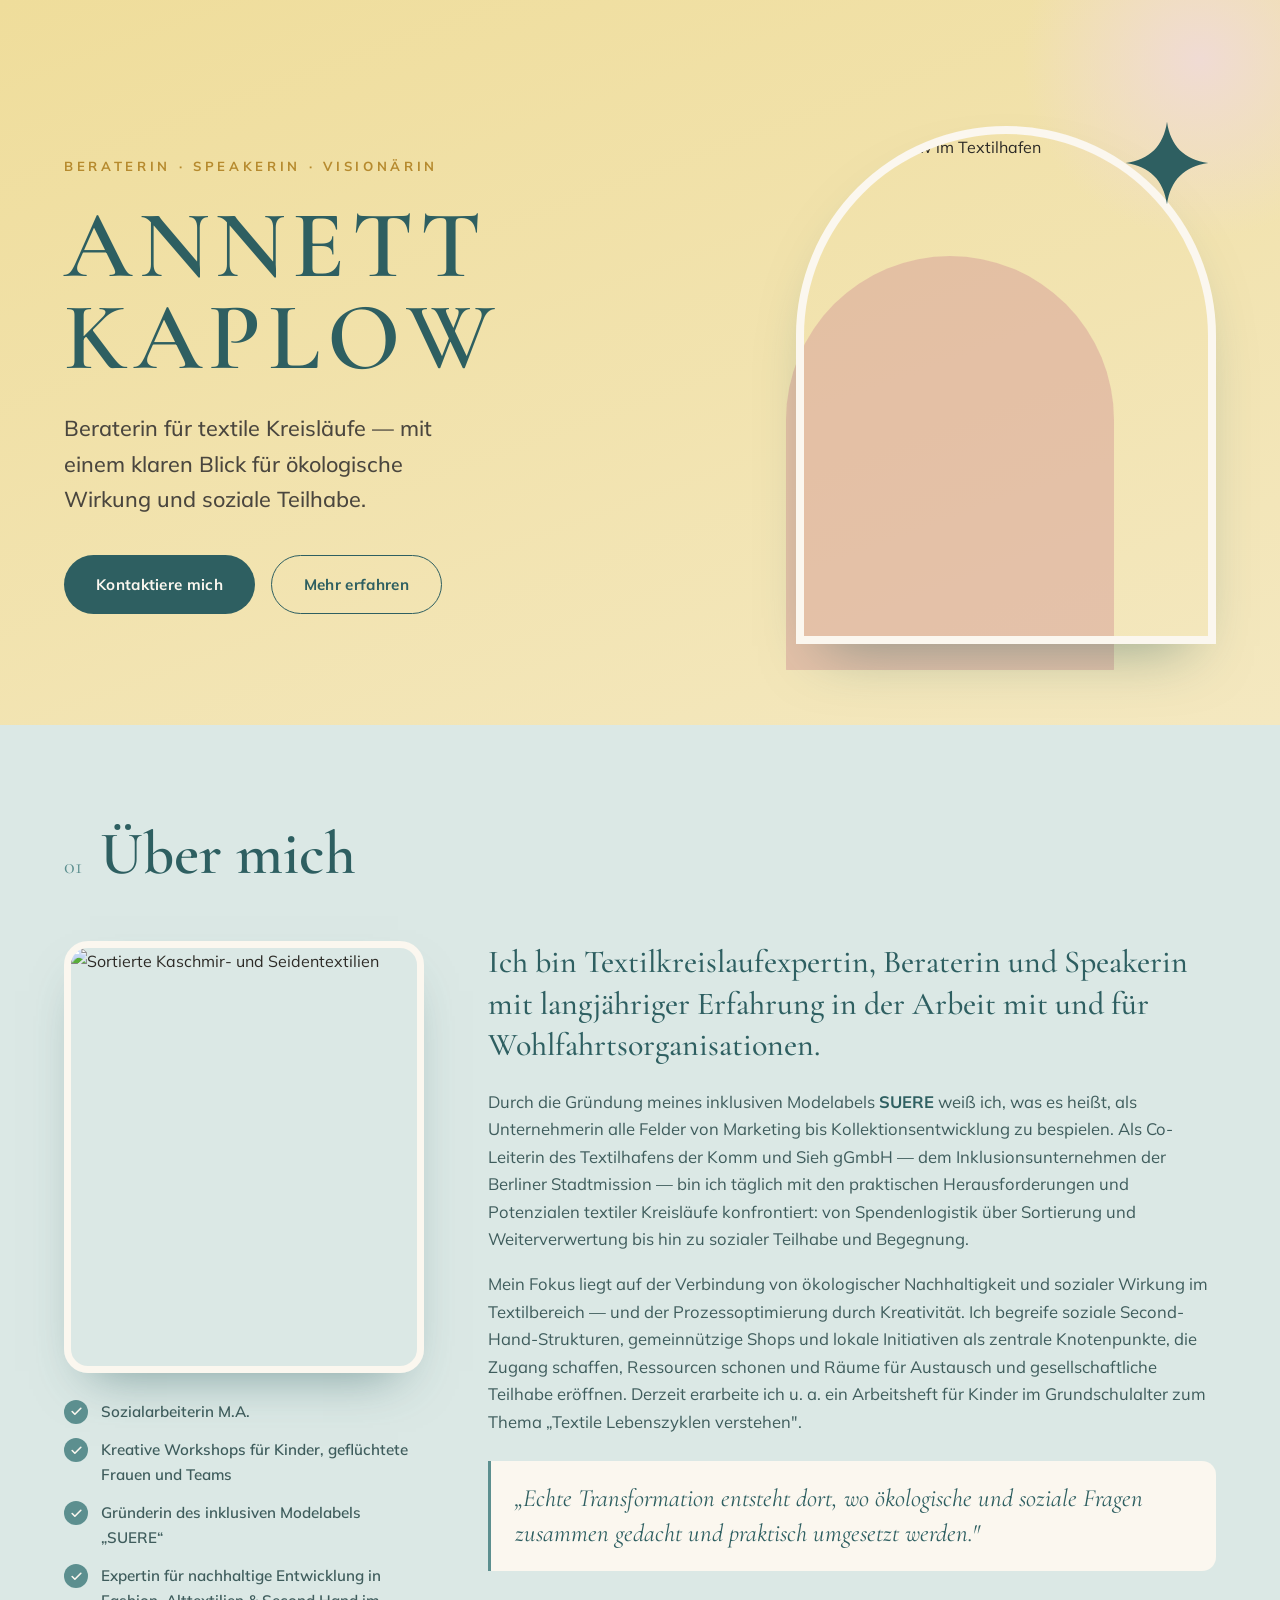
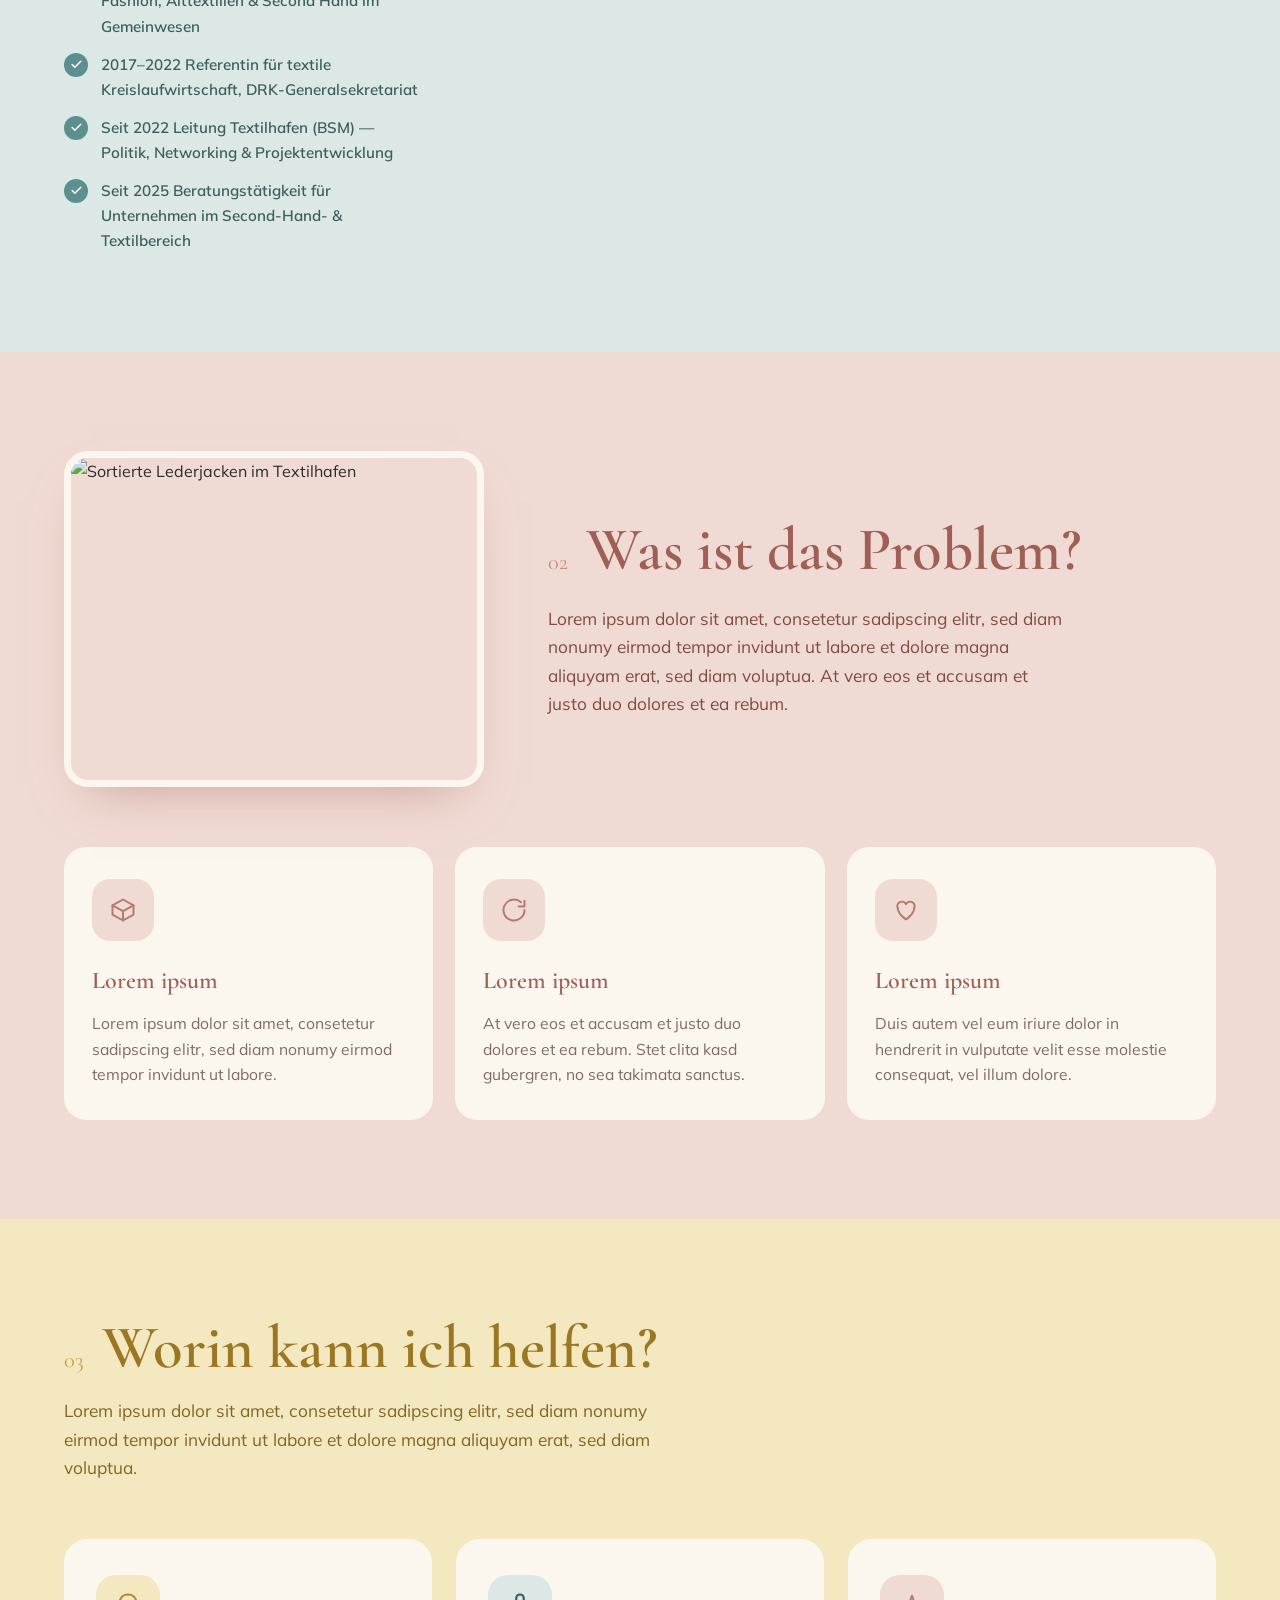
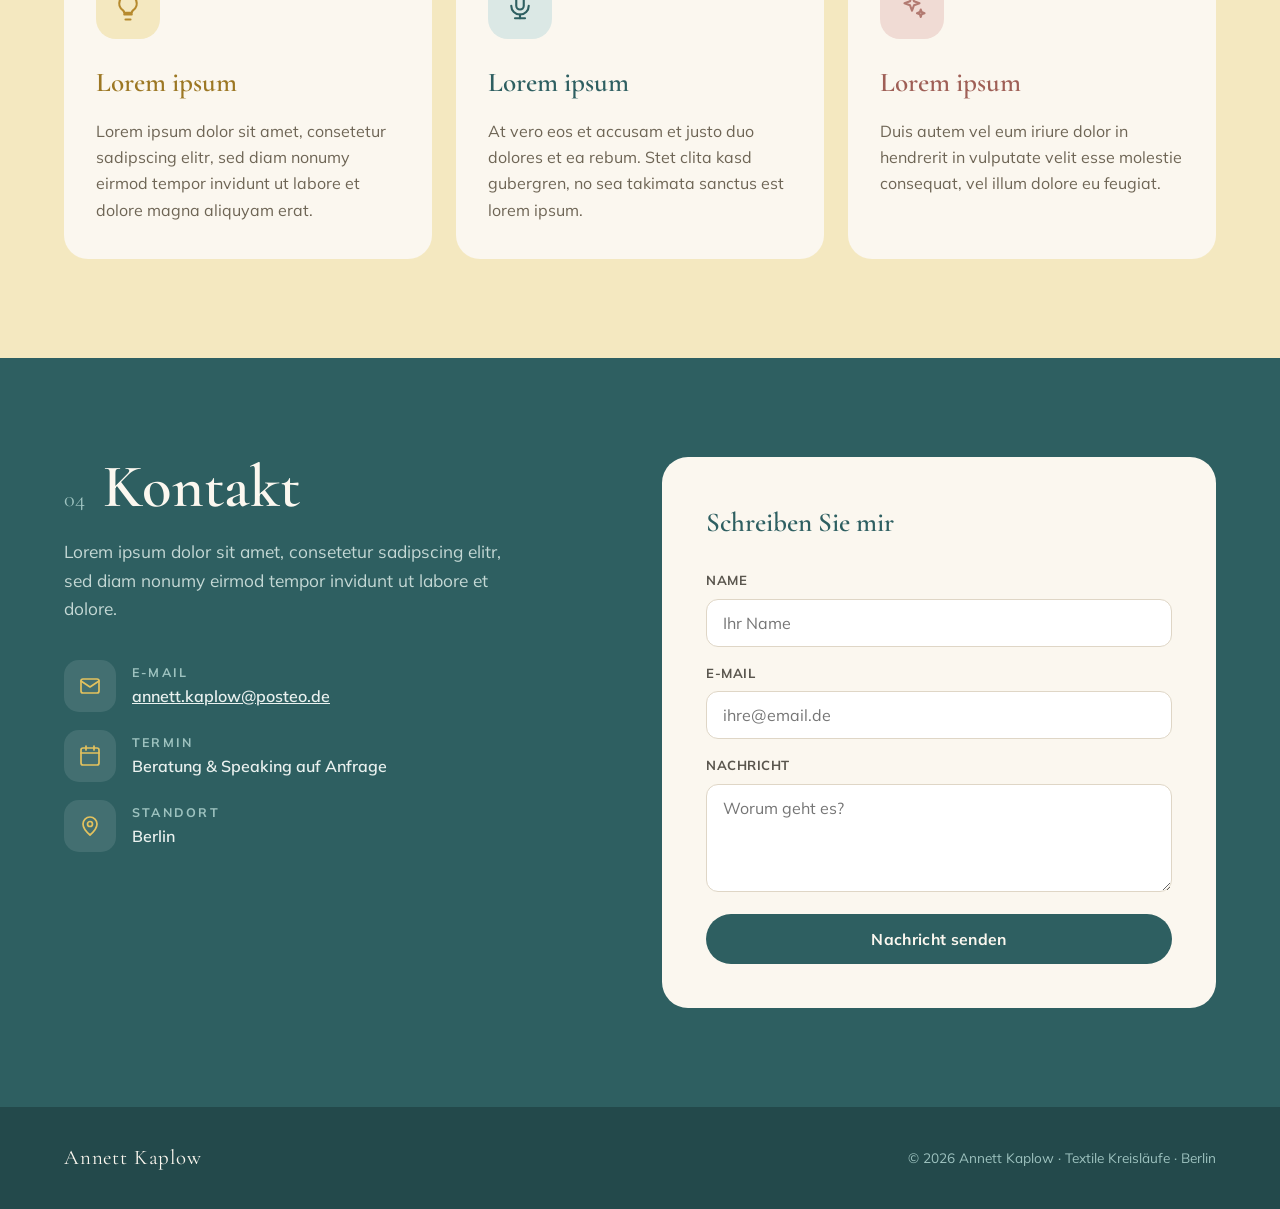
==== index.html @ 3c44e623 "Add files via upload" ====
<!DOCTYPE html>
<html lang="de">
<head>
<meta charset="utf-8">
<meta name="viewport" content="width=device-width, initial-scale=1">
<title>Annett Kaplow — Beraterin für textile Kreisläufe</title>
<link rel="preconnect" href="https://fonts.googleapis.com">
<link rel="preconnect" href="https://fonts.gstatic.com" crossorigin>
<link href="https://fonts.googleapis.com/css2?family=Cormorant+Garamond:wght@500;600;700&family=Mulish:wght@400;500;600;700;800&display=swap" rel="stylesheet">
<link rel="stylesheet" href="style.css">
</head>
<body>

<div class="page">

  <!-- ===== SCROLL NAV ===== -->
  <nav class="nav">
    <a href="#top" class="nav-brand">Annett Kaplow</a>
    <div data-noscroll class="nav-links">
      <a href="#ueber-mich" class="nav-link">Über mich</a>
      <a href="#problem" class="nav-link">Das Problem</a>
      <a href="#hilfe" class="nav-link">Wie ich helfe</a>
      <a href="#kontakt" class="nav-link">Kontakt</a>
    </div>
    <a href="#kontakt" class="nav-cta">Kontaktiere mich</a>
  </nav>

  <span id="top"></span>

  <!-- ===== HERO ===== -->
  <section class="hero">
    <div class="hero-glow"></div>
    <div class="hero-inner">
      <div class="hero-text">
        <p class="hero-eyebrow">Beraterin · Speakerin · Visionärin</p>
        <h1 class="hero-title">Annett<br>Kaplow</h1>
        <p class="hero-lead">Beraterin für textile Kreisläufe — mit einem klaren Blick für ökologische Wirkung und soziale Teilhabe.</p>
        <div class="hero-actions">
          <a href="#kontakt" class="btn-primary">Kontaktiere mich</a>
          <a href="#ueber-mich" class="btn-secondary">Mehr erfahren</a>
        </div>
      </div>
      <div class="hero-media">
        <div class="hero-media-backdrop"></div>
        <div class="hero-portrait">
          <img src="assets/annett-portrait-web.jpg" alt="Annett Kaplow im Textilhafen" class="media-cover">
        </div>
        <div class="hero-floater">
          <svg viewBox="0 0 100 100" class="block-fill"><path d="M50 2C54 30 70 46 98 50C70 54 54 70 50 98C46 70 30 54 2 50C30 46 46 30 50 2Z" fill="currentColor"/></svg>
        </div>
      </div>
    </div>
  </section>

  <!-- ===== ÜBER MICH ===== -->
  <section id="ueber-mich" class="about section-pad">
    <div class="container">
      <div class="section-head">
        <span class="section-num">01</span>
        <h2 class="section-title">Über mich</h2>
      </div>
      <div class="about-cols">
        <div class="about-media-col">
          <div class="about-photo">
            <img src="assets/textil-kaschmir-web.jpg" alt="Sortierte Kaschmir- und Seidentextilien" class="media-cover">
          </div>
          <ul class="cred-list">
            <li class="cred-item">
              <span class="cred-check">
                <svg width="13" height="13" viewBox="0 0 24 24" fill="none" stroke="currentColor" stroke-width="3" stroke-linecap="round" stroke-linejoin="round"><path d="M20 6 9 17l-5-5"/></svg>
              </span>
              <span>Sozialarbeiterin M.A.</span>
            </li>
            <li class="cred-item">
              <span class="cred-check">
                <svg width="13" height="13" viewBox="0 0 24 24" fill="none" stroke="currentColor" stroke-width="3" stroke-linecap="round" stroke-linejoin="round"><path d="M20 6 9 17l-5-5"/></svg>
              </span>
              <span>Kreative Workshops für Kinder, geflüchtete Frauen und Teams</span>
            </li>
            <li class="cred-item">
              <span class="cred-check">
                <svg width="13" height="13" viewBox="0 0 24 24" fill="none" stroke="currentColor" stroke-width="3" stroke-linecap="round" stroke-linejoin="round"><path d="M20 6 9 17l-5-5"/></svg>
              </span>
              <span>Gründerin des inklusiven Modelabels „SUERE“</span>
            </li>
            <li class="cred-item">
              <span class="cred-check">
                <svg width="13" height="13" viewBox="0 0 24 24" fill="none" stroke="currentColor" stroke-width="3" stroke-linecap="round" stroke-linejoin="round"><path d="M20 6 9 17l-5-5"/></svg>
              </span>
              <span>Expertin für nachhaltige Entwicklung in Fashion, Alttextilien & Second Hand im Gemeinwesen</span>
            </li>
            <li class="cred-item">
              <span class="cred-check">
                <svg width="13" height="13" viewBox="0 0 24 24" fill="none" stroke="currentColor" stroke-width="3" stroke-linecap="round" stroke-linejoin="round"><path d="M20 6 9 17l-5-5"/></svg>
              </span>
              <span>2017–2022 Referentin für textile Kreislaufwirtschaft, DRK-Generalsekretariat</span>
            </li>
            <li class="cred-item">
              <span class="cred-check">
                <svg width="13" height="13" viewBox="0 0 24 24" fill="none" stroke="currentColor" stroke-width="3" stroke-linecap="round" stroke-linejoin="round"><path d="M20 6 9 17l-5-5"/></svg>
              </span>
              <span>Seit 2022 Leitung Textilhafen (BSM) — Politik, Networking & Projektentwicklung</span>
            </li>
            <li class="cred-item">
              <span class="cred-check">
                <svg width="13" height="13" viewBox="0 0 24 24" fill="none" stroke="currentColor" stroke-width="3" stroke-linecap="round" stroke-linejoin="round"><path d="M20 6 9 17l-5-5"/></svg>
              </span>
              <span>Seit 2025 Beratungstätigkeit für Unternehmen im Second-Hand- & Textilbereich</span>
            </li>
          </ul>
        </div>
        <div class="about-text">
          <p class="about-lead">Ich bin Textilkreislaufexpertin, Beraterin und Speakerin mit langjähriger Erfahrung in der Arbeit mit und für Wohlfahrtsorganisationen.</p>
          <p class="about-body">Durch die Gründung meines inklusiven Modelabels <strong class="accent-teal">SUERE</strong> weiß ich, was es heißt, als Unternehmerin alle Felder von Marketing bis Kollektionsentwicklung zu bespielen. Als Co-Leiterin des Textilhafens der Komm und Sieh gGmbH — dem Inklusionsunternehmen der Berliner Stadtmission — bin ich täglich mit den praktischen Herausforderungen und Potenzialen textiler Kreisläufe konfrontiert: von Spendenlogistik über Sortierung und Weiterverwertung bis hin zu sozialer Teilhabe und Begegnung.</p>
          <p class="about-body">Mein Fokus liegt auf der Verbindung von ökologischer Nachhaltigkeit und sozialer Wirkung im Textilbereich — und der Prozessoptimierung durch Kreativität. Ich begreife soziale Second-Hand-Strukturen, gemeinnützige Shops und lokale Initiativen als zentrale Knotenpunkte, die Zugang schaffen, Ressourcen schonen und Räume für Austausch und gesellschaftliche Teilhabe eröffnen. Derzeit erarbeite ich u. a. ein Arbeitsheft für Kinder im Grundschulalter zum Thema „Textile Lebenszyklen verstehen".</p>
          <p class="about-quote">„Echte Transformation entsteht dort, wo ökologische und soziale Fragen zusammen gedacht und praktisch umgesetzt werden."</p>
        </div>
      </div>
    </div>
  </section>

  <!-- ===== WAS IST DAS PROBLEM ===== -->
  <section id="problem" class="problem section-pad">
    <div class="container">
      <div class="problem-cols">
        <div class="problem-media-col">
          <div class="problem-photo">
            <img src="assets/textil-jacken-web.jpg" alt="Sortierte Lederjacken im Textilhafen" class="media-cover">
          </div>
        </div>
        <div class="problem-text">
          <div class="section-head">
            <span class="section-num">02</span>
            <h2 class="section-title">Was ist das Problem?</h2>
          </div>
          <p class="problem-lead">Lorem ipsum dolor sit amet, consetetur sadipscing elitr, sed diam nonumy eirmod tempor invidunt ut labore et dolore magna aliquyam erat, sed diam voluptua. At vero eos et accusam et justo duo dolores et ea rebum.</p>
        </div>
      </div>
      <div class="problem-grid">
        <div class="problem-card">
          <span class="problem-icon">
            <svg width="28" height="28" viewBox="0 0 24 24" fill="none" stroke="currentColor" stroke-width="1.7" stroke-linecap="round" stroke-linejoin="round"><path d="M21 8 12 3 3 8v8l9 5 9-5V8Z"/><path d="M3 8l9 5 9-5"/><path d="M12 13v8"/></svg>
          </span>
          <h3 class="problem-card-title">Lorem ipsum</h3>
          <p class="problem-card-text">Lorem ipsum dolor sit amet, consetetur sadipscing elitr, sed diam nonumy eirmod tempor invidunt ut labore.</p>
        </div>
        <div class="problem-card">
          <span class="problem-icon">
            <svg width="28" height="28" viewBox="0 0 24 24" fill="none" stroke="currentColor" stroke-width="1.7" stroke-linecap="round" stroke-linejoin="round"><path d="M21 12a9 9 0 1 1-3-6.7"/><path d="M21 4v5h-5"/></svg>
          </span>
          <h3 class="problem-card-title">Lorem ipsum</h3>
          <p class="problem-card-text">At vero eos et accusam et justo duo dolores et ea rebum. Stet clita kasd gubergren, no sea takimata sanctus.</p>
        </div>
        <div class="problem-card">
          <span class="problem-icon">
            <svg width="28" height="28" viewBox="0 0 24 24" fill="none" stroke="currentColor" stroke-width="1.7" stroke-linecap="round" stroke-linejoin="round"><path d="M12 20s-7-4.5-7-9.5A3.5 3.5 0 0 1 12 7a3.5 3.5 0 0 1 7 3.5C19 15.5 12 20 12 20Z"/></svg>
          </span>
          <h3 class="problem-card-title">Lorem ipsum</h3>
          <p class="problem-card-text">Duis autem vel eum iriure dolor in hendrerit in vulputate velit esse molestie consequat, vel illum dolore.</p>
        </div>
      </div>
    </div>
  </section>

  <!-- ===== WORIN KANN ICH HELFEN ===== -->
  <section id="hilfe" class="hilfe section-pad">
    <div class="container">
      <div class="section-head">
        <span class="section-num">03</span>
        <h2 class="section-title">Worin kann ich helfen?</h2>
      </div>
      <p class="hilfe-lead">Lorem ipsum dolor sit amet, consetetur sadipscing elitr, sed diam nonumy eirmod tempor invidunt ut labore et dolore magna aliquyam erat, sed diam voluptua.</p>
      <div class="hilfe-grid">
        <div class="hilfe-card">
          <span class="hilfe-icon hilfe-icon--gold">
            <svg width="30" height="30" viewBox="0 0 24 24" fill="none" stroke="currentColor" stroke-width="1.7" stroke-linecap="round" stroke-linejoin="round"><path d="M9 18h6"/><path d="M10 22h4"/><path d="M12 2a7 7 0 0 0-4 12.7c.6.5 1 1.2 1 2h6c0-.8.4-1.5 1-2A7 7 0 0 0 12 2Z"/></svg>
          </span>
          <h3 class="hilfe-card-title hilfe-card-title--gold">Lorem ipsum</h3>
          <p class="hilfe-card-text">Lorem ipsum dolor sit amet, consetetur sadipscing elitr, sed diam nonumy eirmod tempor invidunt ut labore et dolore magna aliquyam erat.</p>
        </div>
        <div class="hilfe-card">
          <span class="hilfe-icon hilfe-icon--teal">
            <svg width="30" height="30" viewBox="0 0 24 24" fill="none" stroke="currentColor" stroke-width="1.7" stroke-linecap="round" stroke-linejoin="round"><rect x="9" y="2" width="6" height="12" rx="3"/><path d="M5 11a7 7 0 0 0 14 0"/><path d="M12 18v3"/><path d="M8 21h8"/></svg>
          </span>
          <h3 class="hilfe-card-title hilfe-card-title--teal">Lorem ipsum</h3>
          <p class="hilfe-card-text">At vero eos et accusam et justo duo dolores et ea rebum. Stet clita kasd gubergren, no sea takimata sanctus est lorem ipsum.</p>
        </div>
        <div class="hilfe-card">
          <span class="hilfe-icon hilfe-icon--rose">
            <svg width="30" height="30" viewBox="0 0 24 24" fill="none" stroke="currentColor" stroke-width="1.7" stroke-linecap="round" stroke-linejoin="round"><path d="M12 3l1.6 4.4L18 9l-4.4 1.6L12 15l-1.6-4.4L6 9l4.4-1.6L12 3Z"/><path d="M19 14l.7 2L22 17l-2.3.8L19 20l-.7-2.2L16 17l2.3-1Z"/></svg>
          </span>
          <h3 class="hilfe-card-title hilfe-card-title--rose">Lorem ipsum</h3>
          <p class="hilfe-card-text">Duis autem vel eum iriure dolor in hendrerit in vulputate velit esse molestie consequat, vel illum dolore eu feugiat.</p>
        </div>
      </div>
    </div>
  </section>

  <!-- ===== KONTAKT ===== -->
  <section id="kontakt" class="kontakt section-pad">
    <div class="container kontakt-inner">
      <div class="kontakt-info">
        <div class="section-head">
          <span class="section-num">04</span>
          <h2 class="section-title">Kontakt</h2>
        </div>
        <p class="kontakt-lead">Lorem ipsum dolor sit amet, consetetur sadipscing elitr, sed diam nonumy eirmod tempor invidunt ut labore et dolore.</p>
        <ul class="kontakt-list">
          <li class="kontakt-item">
            <span class="kontakt-icon">
              <svg width="24" height="24" viewBox="0 0 24 24" fill="none" stroke="currentColor" stroke-width="1.7" stroke-linecap="round" stroke-linejoin="round"><rect x="3" y="5" width="18" height="14" rx="2"/><path d="m3 7 9 6 9-6"/></svg>
            </span>
            <div><div class="kontakt-label">E-Mail</div><div class="kontakt-value"><a href="mailto:DEINE-EMAIL@example.de">annett.kaplow@posteo.de</a></div></div>
          </li>
          <li class="kontakt-item">
            <span class="kontakt-icon">
              <svg width="24" height="24" viewBox="0 0 24 24" fill="none" stroke="currentColor" stroke-width="1.7" stroke-linecap="round" stroke-linejoin="round"><rect x="3" y="4" width="18" height="17" rx="2"/><path d="M3 9h18"/><path d="M8 2v4"/><path d="M16 2v4"/></svg>
            </span>
            <div><div class="kontakt-label">Termin</div><div class="kontakt-value">Beratung & Speaking auf Anfrage</div></div>
          </li>
          <li class="kontakt-item">
            <span class="kontakt-icon">
              <svg width="24" height="24" viewBox="0 0 24 24" fill="none" stroke="currentColor" stroke-width="1.7" stroke-linecap="round" stroke-linejoin="round"><path d="M12 21s7-6 7-11a7 7 0 0 0-14 0c0 5 7 11 7 11Z"/><circle cx="12" cy="10" r="2.5"/></svg>
            </span>
            <div><div class="kontakt-label">Standort</div><div class="kontakt-value">Berlin</div></div>
          </li>
        </ul>
      </div>
      <div class="kontakt-form-card">
        <h3 class="kontakt-form-title">Schreiben Sie mir</h3>
        <form class="kontakt-form">
          <label class="form-label">Name
            <input type="text" placeholder="Ihr Name" class="form-input">
          </label>
          <label class="form-label">E-Mail
            <input type="email" placeholder="ihre@email.de" class="form-input">
          </label>
          <label class="form-label">Nachricht
            <textarea rows="4" placeholder="Worum geht es?" class="form-textarea"></textarea>
          </label>
          <button type="submit" class="form-submit">Nachricht senden</button>
        </form>
      </div>
    </div>
  </section>

  <!-- ===== FOOTER ===== -->
  <footer class="footer">
    <span class="footer-brand">Annett Kaplow</span>
    <span class="footer-copy">© 2026 Annett Kaplow · Textile Kreisläufe · Berlin</span>
  </footer>

</div>

<script src="script.js"></script>
</body>
</html>
---- style.css ----
/* ===== GLOBAL ===== */
* { box-sizing: border-box; }
html, body { margin: 0; padding: 0; }
html { scroll-behavior: smooth; scroll-padding-top: 92px; }
body { background: #FBF7EF; color: #2C2A26; font-family: 'Mulish', system-ui, sans-serif; -webkit-font-smoothing: antialiased; line-height: 1.65; }
img { display: block; max-width: 100%; }
a { color: inherit; }
input, textarea, button { font-family: inherit; }
[data-noscroll] { scrollbar-width: none; }
[data-noscroll]::-webkit-scrollbar { display: none; }
@keyframes akFloat { 0%,100% { transform: translateY(0) rotate(0deg); } 50% { transform: translateY(-12px) rotate(10deg); } }
@keyframes akFloatSlow { 0%,100% { transform: translateY(0) rotate(0deg); } 50% { transform: translateY(10px) rotate(-6deg); } }

/* ===== REUSABLE UTILITIES ===== */
.page { overflow-x: hidden; width: 100%; }
.container { max-width: 1180px; margin: 0 auto; }
.section-pad { padding: clamp(72px,11vh,128px) clamp(22px,5vw,64px); }
.media-cover { width: 100%; height: 100%; object-fit: cover; }
.block-fill { width: 100%; height: 100%; display: block; }
.accent-teal { color: #2E5F61; }

/* ===== SHARED SECTION HEADINGS ===== */
.section-head { display: flex; align-items: baseline; gap: 18px; flex-wrap: wrap; }
.section-num { font-family: 'Cormorant Garamond',serif; font-size: 1.4rem; }
.section-title { margin: 0; font-family: 'Cormorant Garamond',serif; font-weight: 600; font-size: clamp(2.3rem,5.5vw,3.8rem); line-height: 1; }

/* ===== SHARED BUTTONS ===== */
.btn-primary { display: inline-flex; align-items: center; gap: 10px; padding: 16px 32px; border-radius: 999px; background: #2E5F61; color: #FBF7EF; font-weight: 700; font-size: 0.95rem; letter-spacing: 0.02em; text-decoration: none; transition: transform .2s ease, background .2s ease; }
.btn-primary:hover { background: #23494b; transform: translateY(-2px); }
.btn-secondary { display: inline-flex; align-items: center; gap: 10px; padding: 16px 32px; border-radius: 999px; background: transparent; color: #2E5F61; border: 1.6px solid #2E5F61; font-weight: 700; font-size: 0.95rem; letter-spacing: 0.02em; text-decoration: none; transition: all .2s ease; }
.btn-secondary:hover { background: #2E5F61; color: #FBF7EF; }

/* ===== NAV ===== */
.nav { position: fixed; top: 0; left: 0; right: 0; z-index: 70; display: flex; align-items: center; gap: 16px; padding: 12px clamp(18px,5vw,48px); background: rgba(251,247,239,0.88); backdrop-filter: blur(12px); -webkit-backdrop-filter: blur(12px); border-bottom: 1px solid rgba(46,95,97,0.12); transition: opacity .35s ease, transform .35s ease; opacity: 0; transform: translateY(-100%); pointer-events: none; }
.nav--visible { opacity: 1; transform: translateY(0); pointer-events: auto; }
.nav-brand { font-family: 'Cormorant Garamond',serif; font-size: 1.35rem; font-weight: 600; letter-spacing: 0.04em; color: #2E5F61; text-decoration: none; flex-shrink: 0; }
.nav-links { display: flex; gap: clamp(14px,2vw,30px); align-items: center; overflow-x: auto; flex: 1; justify-content: center; min-width: 0; padding: 0 12px; }
.nav-link { text-decoration: none; color: #5A564E; font-weight: 600; font-size: 0.9rem; white-space: nowrap; }
.nav-link:hover { color: #2E5F61; }
.nav-cta { flex-shrink: 0; display: inline-flex; align-items: center; padding: 11px 22px; border-radius: 999px; background: #2E5F61; color: #FBF7EF; font-weight: 700; font-size: 0.85rem; text-decoration: none; letter-spacing: 0.02em; transition: background .2s ease; }
.nav-cta:hover { background: #23494b; }

/* ===== HERO ===== */
.hero { position: relative; background: linear-gradient(160deg,#EFDD9B 0%,#F4E8C0 100%); overflow: hidden; padding: clamp(110px,14vh,160px) clamp(22px,5vw,64px) clamp(70px,9vh,110px); }
.hero-glow { position: absolute; top: -120px; right: -100px; width: 360px; height: 360px; border-radius: 50%; background: radial-gradient(circle,#F0DBD4 0%,rgba(240,219,212,0) 70%); pointer-events: none; }
.hero-inner { max-width: 1180px; margin: 0 auto; display: flex; flex-wrap: wrap; align-items: center; gap: clamp(36px,6vw,72px); position: relative; }
.hero-text { flex: 1 1 380px; min-width: 300px; }
.hero-eyebrow { margin: 0 0 22px; text-transform: uppercase; letter-spacing: 0.28em; font-size: 0.82rem; font-weight: 700; color: #B68A2E; }
.hero-title { margin: 0; font-family: 'Cormorant Garamond',serif; font-weight: 600; text-transform: uppercase; letter-spacing: 0.07em; line-height: 0.96; font-size: clamp(3rem,8.5vw,6rem); color: #2E5F61; }
.hero-lead { margin: 26px 0 0; max-width: 30ch; font-size: clamp(1.05rem,2vw,1.35rem); font-weight: 500; color: #4A463E; }
.hero-actions { display: flex; flex-wrap: wrap; gap: 16px; margin-top: 38px; }
.hero-media { flex: 0 1 420px; min-width: 280px; position: relative; display: flex; justify-content: center; }
.hero-media-backdrop { position: absolute; bottom: -26px; left: -10px; width: 78%; height: 80%; border-radius: 9999px 9999px 28px 28px; background: #D9A59C; opacity: 0.55; z-index: 0; }
.hero-portrait { position: relative; z-index: 1; width: min(420px,80vw); aspect-ratio: 3/3.7; border-radius: 9999px 9999px 28px 28px; overflow: hidden; box-shadow: 0 30px 60px -28px rgba(46,95,97,0.5); border: 8px solid #FBF7EF; }
.hero-floater { position: absolute; top: -6px; right: 6px; z-index: 2; width: clamp(58px,9vw,86px); color: #2E5F61; animation: akFloat 6s ease-in-out infinite; }

/* ===== ÜBER MICH ===== */
.about { background: #DBE8E5; }
.about .section-head { margin-bottom: clamp(36px,5vw,56px); }
.about .section-num { color: #5C8F8F; }
.about .section-title { color: #2E5F61; }
.about-cols { display: flex; flex-wrap: wrap; gap: clamp(36px,5vw,64px); align-items: flex-start; }
.about-media-col { flex: 0 1 360px; min-width: 260px; position: relative; }
.about-photo { aspect-ratio: 3/3.6; border-radius: 24px; overflow: hidden; box-shadow: 0 24px 50px -26px rgba(46,95,97,0.6); border: 7px solid #FBF7EF; }
.cred-list { list-style: none; margin: 26px 0 0; padding: 0; display: flex; flex-direction: column; gap: 13px; }
.cred-item { display: flex; gap: 13px; align-items: flex-start; font-size: 0.95rem; color: #3E5C5C; font-weight: 600; }
.cred-check { flex-shrink: 0; display: inline-flex; align-items: center; justify-content: center; width: 24px; height: 24px; border-radius: 50%; background: #5C8F8F; color: #FBF7EF; margin-top: 1px; }
.about-text { flex: 1 1 420px; min-width: 300px; }
.about-lead { margin: 0 0 22px; font-family: 'Cormorant Garamond',serif; font-size: clamp(1.5rem,3vw,2rem); line-height: 1.3; color: #2E5F61; font-weight: 500; }
.about-body { margin: 0 0 18px; color: #3E5C5C; font-size: 1.04rem; }
.about-quote { margin: 26px 0 0; padding: 20px 24px; border-left: 3px solid #5C8F8F; background: #FBF7EF; border-radius: 0 14px 14px 0; font-family: 'Cormorant Garamond',serif; font-size: clamp(1.2rem,2.4vw,1.55rem); font-style: italic; line-height: 1.4; color: #2E5F61; }

/* ===== WAS IST DAS PROBLEM ===== */
.problem { background: #F0DBD4; }
.problem .section-head { margin-bottom: 24px; }
.problem .section-num { color: #C58E86; }
.problem .section-title { color: #9F5F56; }
.problem-cols { display: flex; flex-wrap: wrap; gap: clamp(36px,5vw,64px); align-items: center; }
.problem-media-col { flex: 0 1 420px; min-width: 280px; position: relative; }
.problem-photo { aspect-ratio: 4/3.2; border-radius: 24px; overflow: hidden; box-shadow: 0 24px 50px -26px rgba(178,122,113,0.65); border: 7px solid #FBF7EF; }
.problem-text { flex: 1 1 380px; min-width: 300px; }
.problem-lead { margin: 0; color: #7E4B44; font-size: 1.08rem; max-width: 52ch; }
.problem-grid { display: grid; grid-template-columns: repeat(auto-fit,minmax(250px,1fr)); gap: 22px; margin-top: clamp(40px,5vw,60px); }
.problem-card { background: #FBF7EF; border-radius: 22px; padding: 32px 28px; }
.problem-icon { display: inline-flex; align-items: center; justify-content: center; width: 62px; height: 62px; border-radius: 18px; background: #F0DBD4; color: #B27A71; margin-bottom: 20px; }
.problem-card-title { margin: 0 0 10px; font-family: 'Cormorant Garamond',serif; font-size: 1.5rem; font-weight: 600; color: #9F5F56; }
.problem-card-text { margin: 0; color: #7E6A66; font-size: 0.98rem; }

/* ===== WORIN KANN ICH HELFEN ===== */
.hilfe { background: #F4E8C0; }
.hilfe .section-head { margin-bottom: 18px; }
.hilfe .section-num { color: #C9A23F; }
.hilfe .section-title { color: #9C7723; }
.hilfe-lead { margin: 0 0 clamp(40px,5vw,56px); color: #806626; font-size: 1.08rem; max-width: 60ch; }
.hilfe-grid { display: grid; grid-template-columns: repeat(auto-fit,minmax(260px,1fr)); gap: 24px; }
.hilfe-card { background: #FBF7EF; border-radius: 24px; padding: 36px 32px; display: flex; flex-direction: column; }
.hilfe-icon { display: inline-flex; align-items: center; justify-content: center; width: 64px; height: 64px; border-radius: 20px; margin-bottom: 22px; }
.hilfe-icon--gold { background: #F4E8C0; color: #B68A2E; }
.hilfe-icon--teal { background: #DBE8E5; color: #2E5F61; }
.hilfe-icon--rose { background: #F0DBD4; color: #B27A71; }
.hilfe-card-title { margin: 0 0 12px; font-family: 'Cormorant Garamond',serif; font-size: 1.7rem; font-weight: 600; }
.hilfe-card-title--gold { color: #9C7723; }
.hilfe-card-title--teal { color: #2E5F61; }
.hilfe-card-title--rose { color: #9F5F56; }
.hilfe-card-text { margin: 0; color: #6E6555; font-size: 1rem; }

/* ===== KONTAKT ===== */
.kontakt { background: #2E5F61; color: #EAF1EF; }
.kontakt .section-head { margin-bottom: 20px; }
.kontakt .section-num { color: #9DC2BF; }
.kontakt .section-title { color: #FBF7EF; }
.kontakt-inner { display: flex; flex-wrap: wrap; gap: clamp(40px,5vw,72px); }
.kontakt-info { flex: 1 1 340px; min-width: 280px; }
.kontakt-lead { margin: 0 0 36px; color: #C4D8D5; font-size: 1.08rem; max-width: 46ch; }
.kontakt-list { list-style: none; margin: 0; padding: 0; display: flex; flex-direction: column; gap: 18px; }
.kontakt-item { display: flex; align-items: center; gap: 16px; }
.kontakt-icon { display: inline-flex; align-items: center; justify-content: center; width: 52px; height: 52px; border-radius: 15px; background: rgba(255,255,255,0.1); color: #E3C25E; flex-shrink: 0; }
.kontakt-label { font-size: 0.78rem; text-transform: uppercase; letter-spacing: 0.18em; color: #9DC2BF; font-weight: 700; }
.kontakt-value { font-weight: 600; }
.kontakt-form-card { flex: 1 1 360px; min-width: 280px; background: #FBF7EF; border-radius: 26px; padding: clamp(28px,4vw,44px); color: #2C2A26; }
.kontakt-form-title { margin: 0 0 24px; font-family: 'Cormorant Garamond',serif; font-size: 1.7rem; font-weight: 600; color: #2E5F61; }
.kontakt-form { display: flex; flex-direction: column; gap: 16px; }
.form-label { display: flex; flex-direction: column; gap: 7px; font-size: 0.82rem; font-weight: 700; letter-spacing: 0.04em; text-transform: uppercase; color: #5A564E; }
.form-input { padding: 13px 16px; border-radius: 12px; border: 1.5px solid #DFD6C6; background: #fff; font-size: 1rem; outline: none; font-weight: 400; text-transform: none; letter-spacing: 0; }
.form-input:focus { border-color: #2E5F61; }
.form-textarea { padding: 13px 16px; border-radius: 12px; border: 1.5px solid #DFD6C6; background: #fff; font-size: 1rem; outline: none; resize: vertical; font-weight: 400; text-transform: none; letter-spacing: 0; font-family: inherit; }
.form-textarea:focus { border-color: #2E5F61; }
.form-submit { margin-top: 6px; padding: 15px 28px; border-radius: 999px; border: none; background: #2E5F61; color: #FBF7EF; font-weight: 700; font-size: 0.98rem; letter-spacing: 0.02em; cursor: pointer; transition: background .2s ease; }
.form-submit:hover { background: #23494b; }

/* ===== FOOTER ===== */
.footer { background: #23494b; color: #9DC2BF; padding: 34px clamp(22px,5vw,64px); display: flex; flex-wrap: wrap; gap: 14px; align-items: center; justify-content: space-between; }
.footer-brand { font-family: 'Cormorant Garamond',serif; font-size: 1.3rem; color: #FBF7EF; letter-spacing: 0.04em; }
.footer-copy { font-size: 0.85rem; }
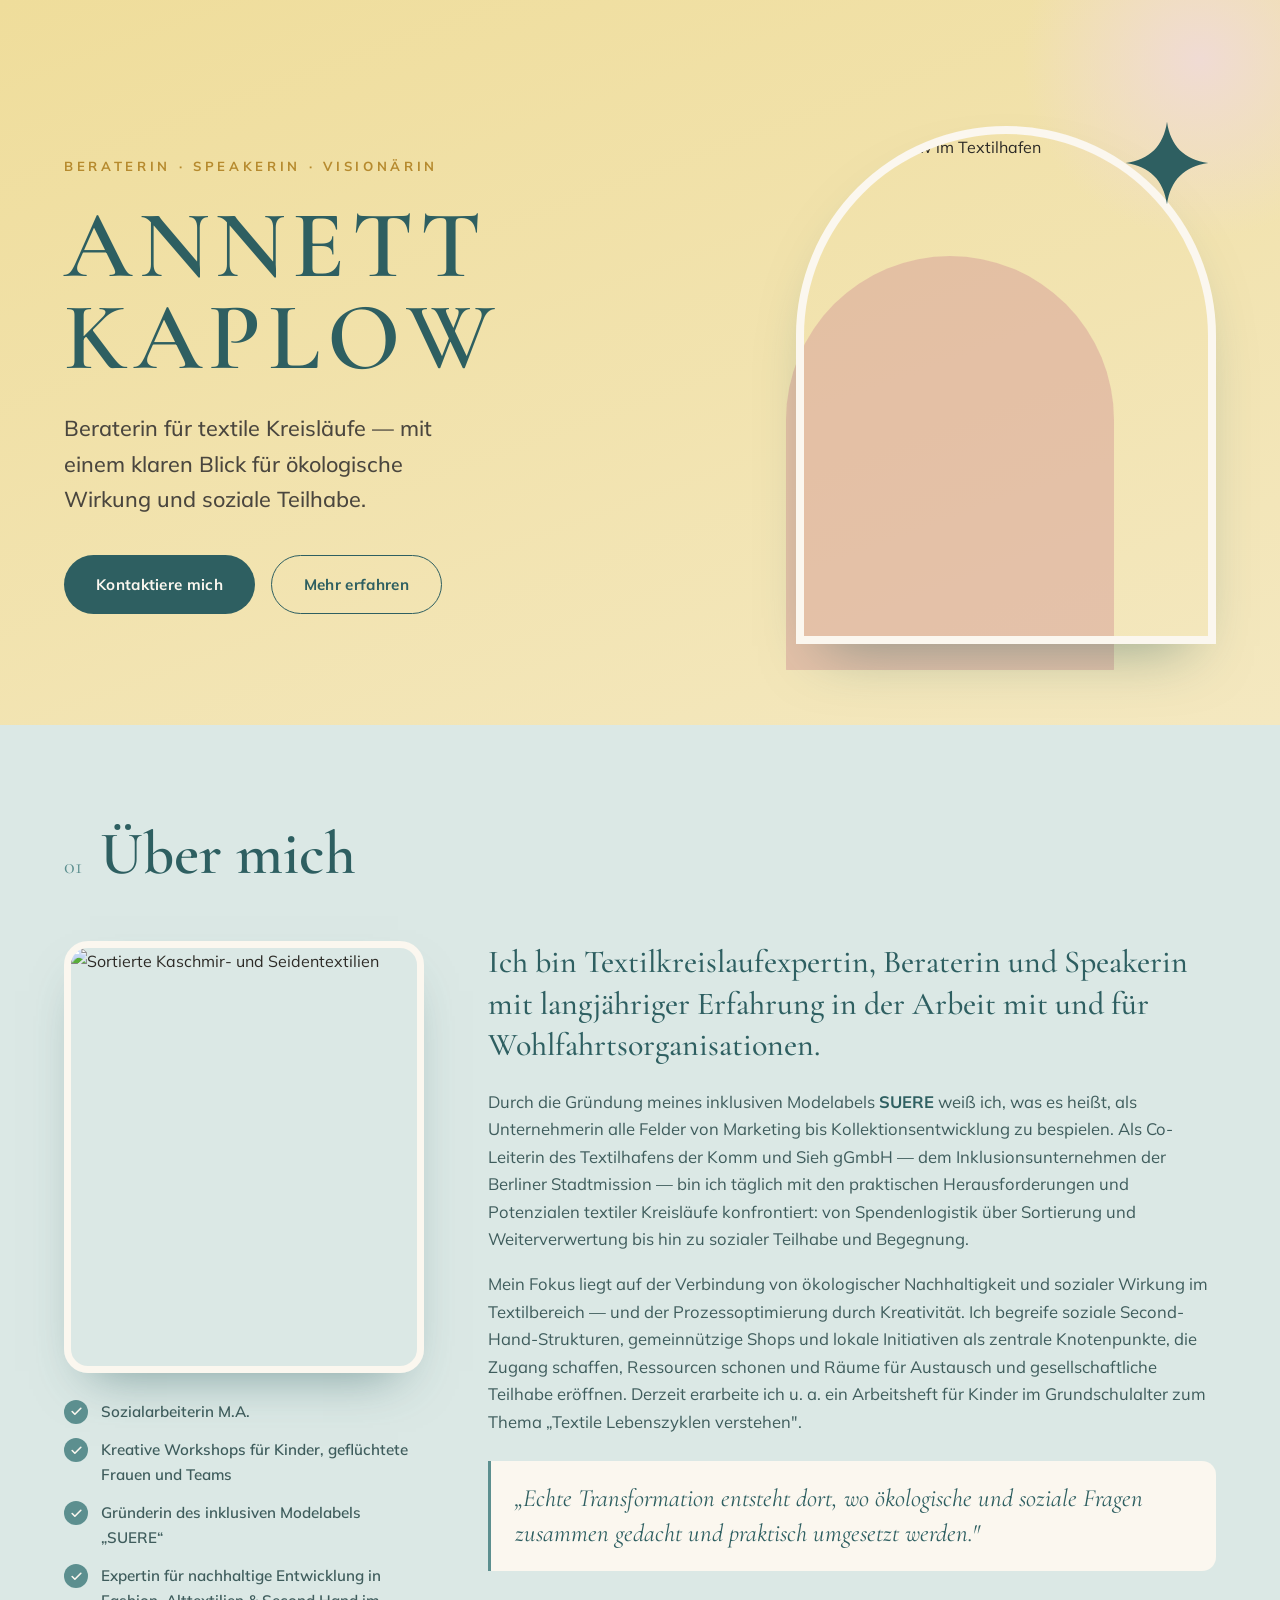
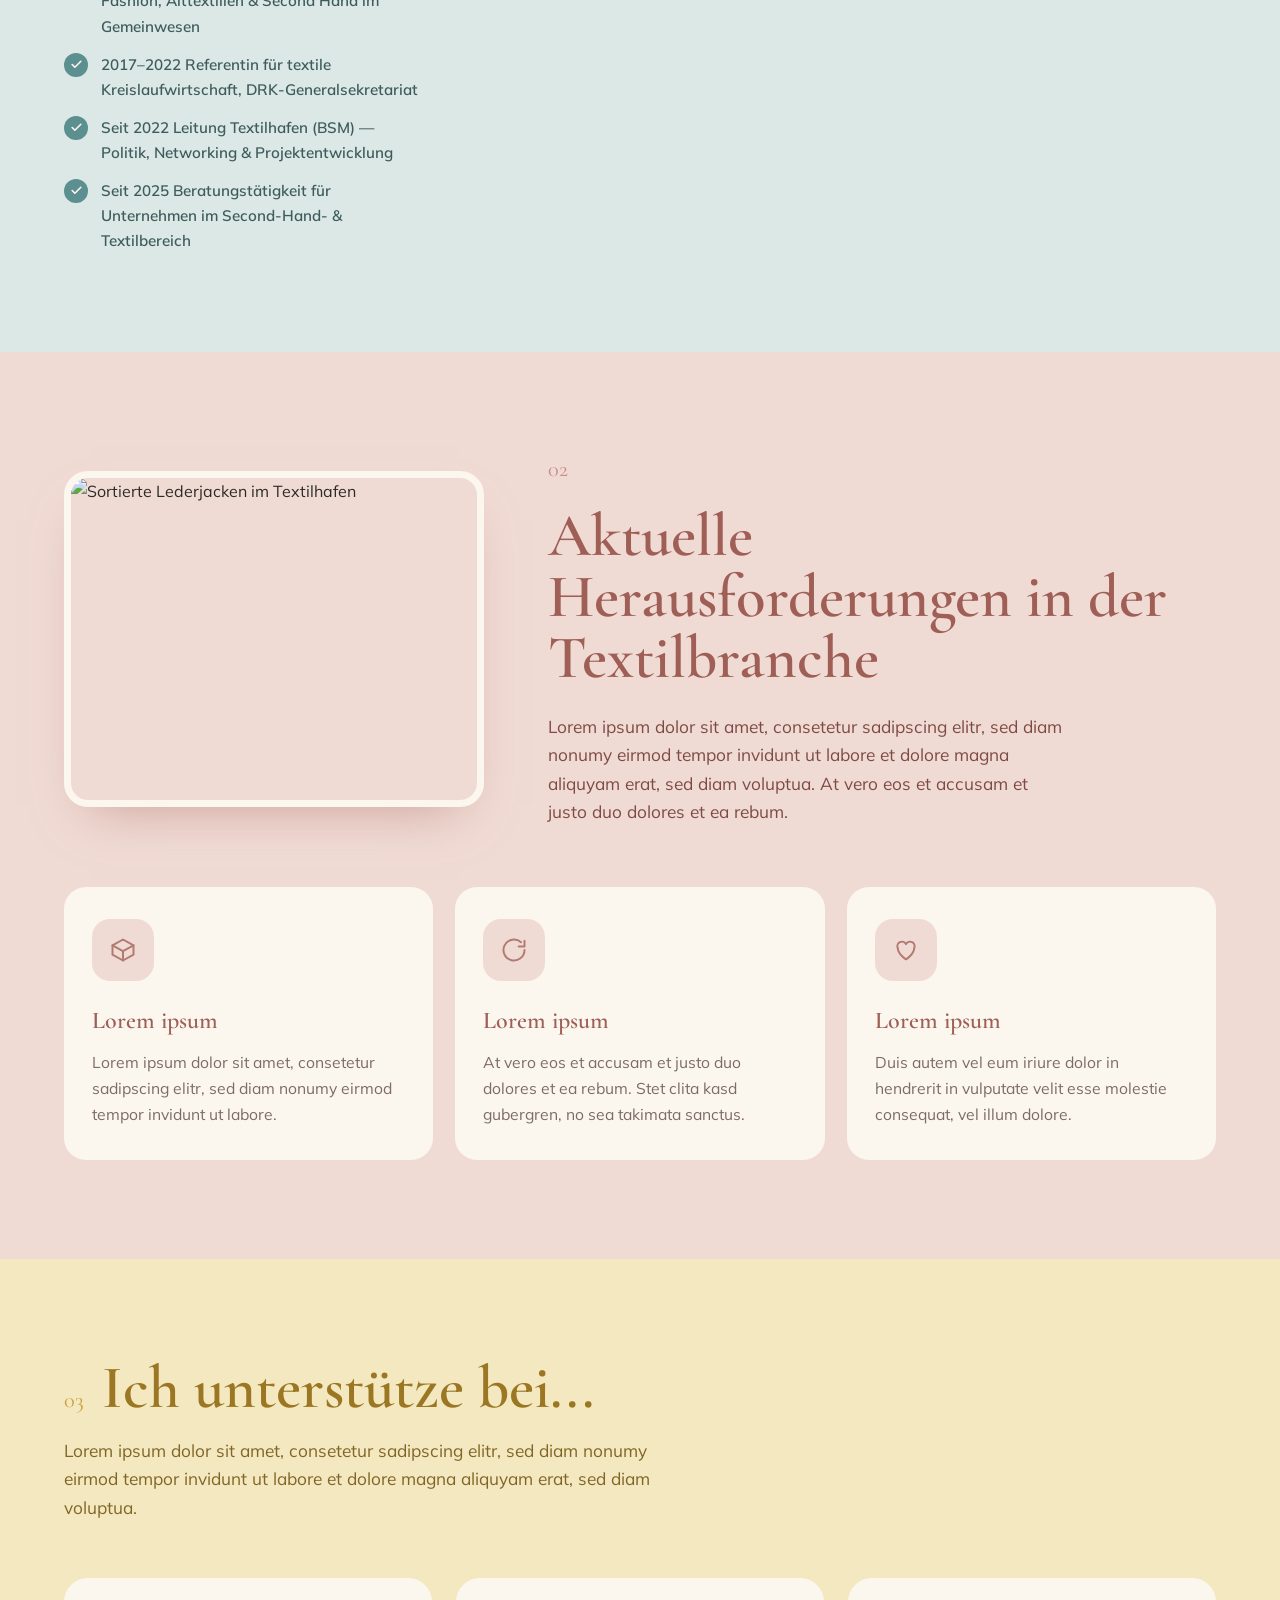
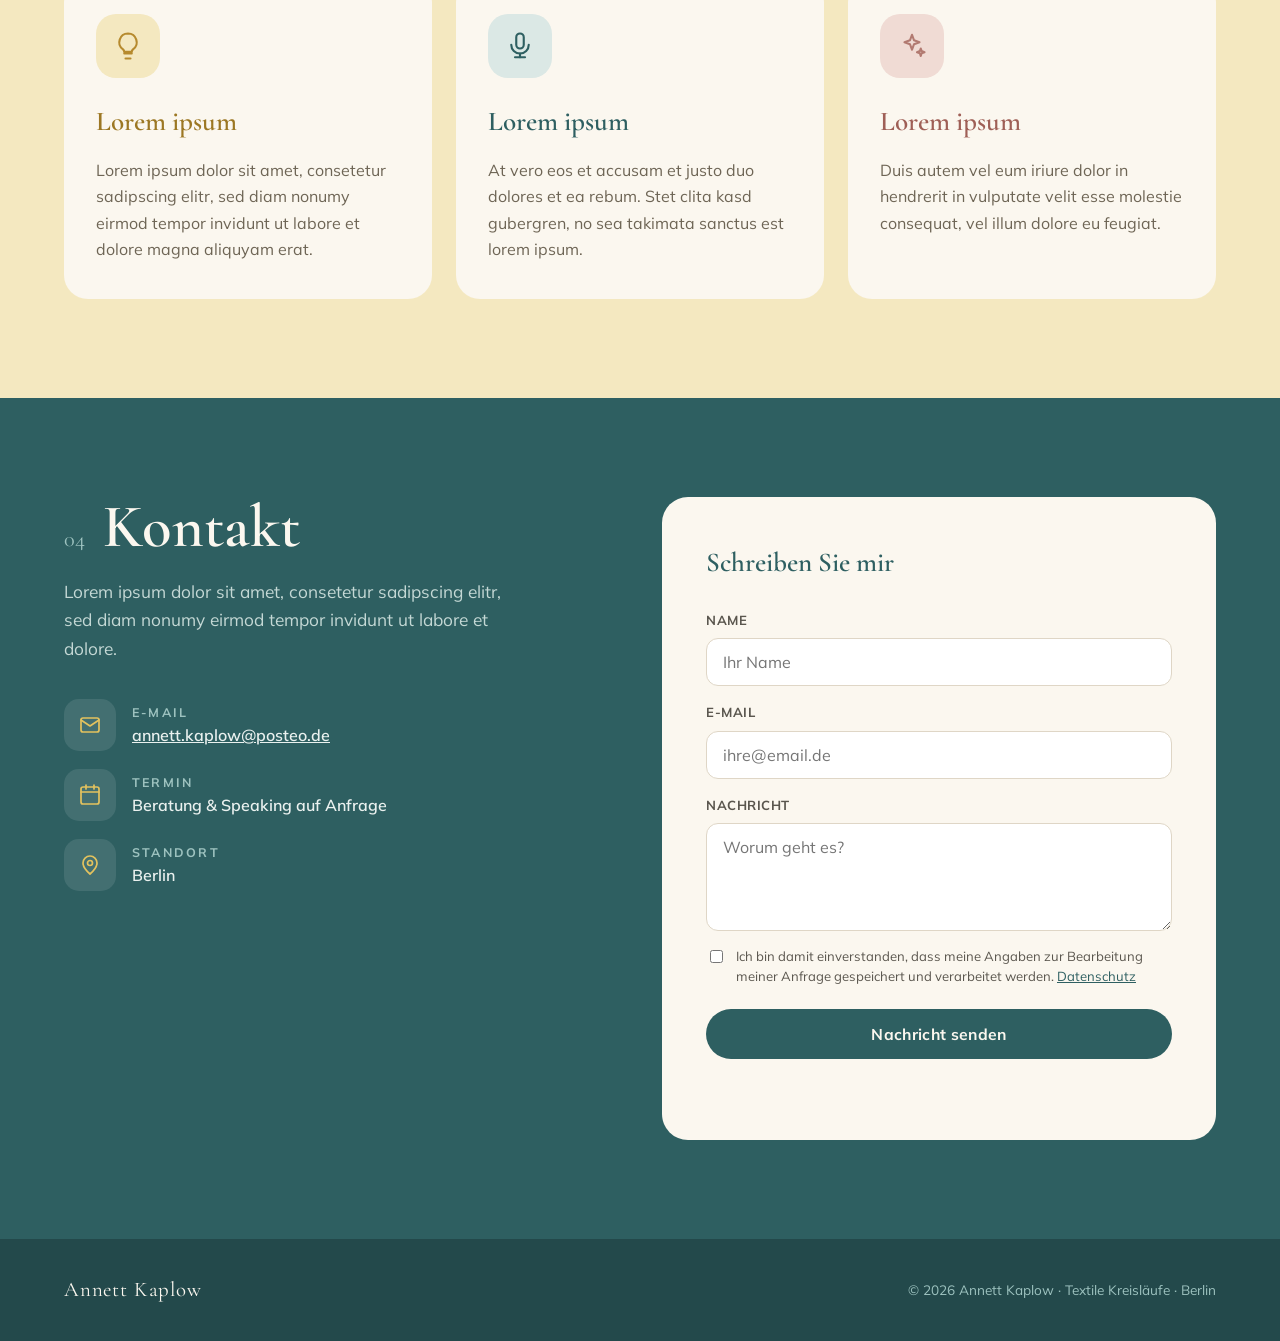
==== commit 5e3e9dee: "Refinements" ====
--- a/index.html
+++ b/index.html
@@ -16,11 +16,15 @@
   <!-- ===== SCROLL NAV ===== -->
   <nav class="nav">
     <a href="#top" class="nav-brand">Annett Kaplow</a>
-    <div data-noscroll class="nav-links">
+    <button type="button" class="nav-toggle" aria-expanded="false" aria-controls="nav-links" aria-label="Menü öffnen">
+      <span class="nav-toggle-bar"></span>
+      <span class="nav-toggle-bar"></span>
+      <span class="nav-toggle-bar"></span>
+    </button>
+    <div data-noscroll id="nav-links" class="nav-links">
       <a href="#ueber-mich" class="nav-link">Über mich</a>
-      <a href="#problem" class="nav-link">Das Problem</a>
-      <a href="#hilfe" class="nav-link">Wie ich helfe</a>
-      <a href="#kontakt" class="nav-link">Kontakt</a>
+      <a href="#problem" class="nav-link">Herausforderungen</a>
+      <a href="#hilfe" class="nav-link">Unterstützung</a>
     </div>
     <a href="#kontakt" class="nav-cta">Kontaktiere mich</a>
   </nav>
@@ -131,7 +135,7 @@
         <div class="problem-text">
           <div class="section-head">
             <span class="section-num">02</span>
-            <h2 class="section-title">Was ist das Problem?</h2>
+            <h2 class="section-title">Aktuelle Herausforderungen in der Textilbranche</h2>
           </div>
           <p class="problem-lead">Lorem ipsum dolor sit amet, consetetur sadipscing elitr, sed diam nonumy eirmod tempor invidunt ut labore et dolore magna aliquyam erat, sed diam voluptua. At vero eos et accusam et justo duo dolores et ea rebum.</p>
         </div>
@@ -167,7 +171,7 @@
     <div class="container">
       <div class="section-head">
         <span class="section-num">03</span>
-        <h2 class="section-title">Worin kann ich helfen?</h2>
+        <h2 class="section-title">Ich unterstütze bei...</h2>
       </div>
       <p class="hilfe-lead">Lorem ipsum dolor sit amet, consetetur sadipscing elitr, sed diam nonumy eirmod tempor invidunt ut labore et dolore magna aliquyam erat, sed diam voluptua.</p>
       <div class="hilfe-grid">
@@ -210,7 +214,7 @@
             <span class="kontakt-icon">
               <svg width="24" height="24" viewBox="0 0 24 24" fill="none" stroke="currentColor" stroke-width="1.7" stroke-linecap="round" stroke-linejoin="round"><rect x="3" y="5" width="18" height="14" rx="2"/><path d="m3 7 9 6 9-6"/></svg>
             </span>
-            <div><div class="kontakt-label">E-Mail</div><div class="kontakt-value"><a href="mailto:DEINE-EMAIL@example.de">annett.kaplow@posteo.de</a></div></div>
+            <div><div class="kontakt-label">E-Mail</div><div class="kontakt-value"><a href="mailto:annett.kaplow@posteo.de">annett.kaplow@posteo.de</a></div></div>
           </li>
           <li class="kontakt-item">
             <span class="kontakt-icon">
@@ -228,17 +232,27 @@
       </div>
       <div class="kontakt-form-card">
         <h3 class="kontakt-form-title">Schreiben Sie mir</h3>
-        <form class="kontakt-form">
+        <form class="kontakt-form" action="https://api.web3forms.com/submit" method="POST">
+          <input type="hidden" name="access_key" value="ef4cb625-c949-4909-b12c-053f63d66d0f">
+          <input type="hidden" name="subject" value="Neue Nachricht über das Kontaktformular">
+          <input type="hidden" name="from_name" value="Website Kontaktformular">
+          <input type="checkbox" name="botcheck" class="form-honeypot" tabindex="-1" autocomplete="off">
+
           <label class="form-label">Name
-            <input type="text" placeholder="Ihr Name" class="form-input">
+            <input type="text" name="name" placeholder="Ihr Name" class="form-input" required>
           </label>
           <label class="form-label">E-Mail
-            <input type="email" placeholder="ihre@email.de" class="form-input">
+            <input type="email" name="email" placeholder="ihre@email.de" class="form-input" required>
           </label>
           <label class="form-label">Nachricht
-            <textarea rows="4" placeholder="Worum geht es?" class="form-textarea"></textarea>
+            <textarea name="message" rows="4" placeholder="Worum geht es?" class="form-textarea" required></textarea>
+          </label>
+          <label class="form-consent">
+            <input type="checkbox" name="consent" required>
+            <span>Ich bin damit einverstanden, dass meine Angaben zur Bearbeitung meiner Anfrage gespeichert und verarbeitet werden. <a href="#datenschutz">Datenschutz</a></span>
           </label>
           <button type="submit" class="form-submit">Nachricht senden</button>
+          <p class="form-status" role="status" aria-live="polite"></p>
         </form>
       </div>
     </div>
--- a/style.css
+++ b/style.css
@@ -39,6 +39,12 @@
 .nav-link:hover { color: #2E5F61; }
 .nav-cta { flex-shrink: 0; display: inline-flex; align-items: center; padding: 11px 22px; border-radius: 999px; background: #2E5F61; color: #FBF7EF; font-weight: 700; font-size: 0.85rem; text-decoration: none; letter-spacing: 0.02em; transition: background .2s ease; }
 .nav-cta:hover { background: #23494b; }
+/* Hamburger toggle — hidden on larger screens, revealed in the mobile media query */
+.nav-toggle { display: none; flex-shrink: 0; margin-left: auto; flex-direction: column; justify-content: center; gap: 5px; width: 44px; height: 40px; padding: 8px 9px; border: none; background: transparent; cursor: pointer; border-radius: 10px; }
+.nav-toggle-bar { display: block; width: 24px; height: 2px; border-radius: 2px; background: #2E5F61; transition: transform .3s ease, opacity .2s ease; }
+.nav--open .nav-toggle-bar:nth-child(1) { transform: translateY(7px) rotate(45deg); }
+.nav--open .nav-toggle-bar:nth-child(2) { opacity: 0; }
+.nav--open .nav-toggle-bar:nth-child(3) { transform: translateY(-7px) rotate(-45deg); }
 
 /* ===== HERO ===== */
 .hero { position: relative; background: linear-gradient(160deg,#EFDD9B 0%,#F4E8C0 100%); overflow: hidden; padding: clamp(110px,14vh,160px) clamp(22px,5vw,64px) clamp(70px,9vh,110px); }
@@ -127,8 +133,36 @@
 .form-textarea:focus { border-color: #2E5F61; }
 .form-submit { margin-top: 6px; padding: 15px 28px; border-radius: 999px; border: none; background: #2E5F61; color: #FBF7EF; font-weight: 700; font-size: 0.98rem; letter-spacing: 0.02em; cursor: pointer; transition: background .2s ease; }
 .form-submit:hover { background: #23494b; }
+.form-submit:disabled { opacity: .6; cursor: progress; }
+.form-honeypot { position: absolute; left: -9999px; width: 1px; height: 1px; opacity: 0; }
+.form-consent { display: flex; gap: 10px; align-items: flex-start; font-size: 0.82rem; line-height: 1.5; font-weight: 400; letter-spacing: 0; text-transform: none; color: #5A564E; }
+.form-consent input { margin-top: 3px; flex-shrink: 0; accent-color: #2E5F61; }
+.form-consent a { color: #2E5F61; }
+.form-status { margin: 4px 0 0; min-height: 1.2em; font-size: 0.9rem; font-weight: 600; }
+.form-status--pending { color: #5A564E; }
+.form-status--success { color: #2E5F61; }
+.form-status--error { color: #B23A2E; }
 
 /* ===== FOOTER ===== */
 .footer { background: #23494b; color: #9DC2BF; padding: 34px clamp(22px,5vw,64px); display: flex; flex-wrap: wrap; gap: 14px; align-items: center; justify-content: space-between; }
 .footer-brand { font-family: 'Cormorant Garamond',serif; font-size: 1.3rem; color: #FBF7EF; letter-spacing: 0.04em; }
 .footer-copy { font-size: 0.85rem; }
+
+/* ===== MOBILE NAV (fold links + CTA into a dropdown under a button) ===== */
+@media (max-width: 768px) {
+  .nav { flex-wrap: wrap; row-gap: 0; }
+  .nav-toggle { display: flex; }
+
+  /* The links and CTA become full-width rows that drop below the brand bar */
+  .nav-links,
+  .nav-cta { flex-basis: 100%; max-height: 0; margin: 0; opacity: 0; overflow: hidden; pointer-events: none; transition: max-height .35s ease, opacity .25s ease, margin .35s ease; }
+
+  .nav-links { order: 3; flex-direction: column; align-items: stretch; justify-content: flex-start; gap: 0; padding: 0; }
+  .nav-cta { order: 4; justify-content: center; width: 100%; }
+
+  .nav-link { padding: 13px 4px; font-size: 1rem; border-top: 1px solid rgba(46,95,97,0.1); }
+
+  /* Open state */
+  .nav--open .nav-links { max-height: 320px; margin-top: 6px; opacity: 1; pointer-events: auto; }
+  .nav--open .nav-cta { max-height: 80px; margin: 10px 0 4px; opacity: 1; pointer-events: auto; }
+}
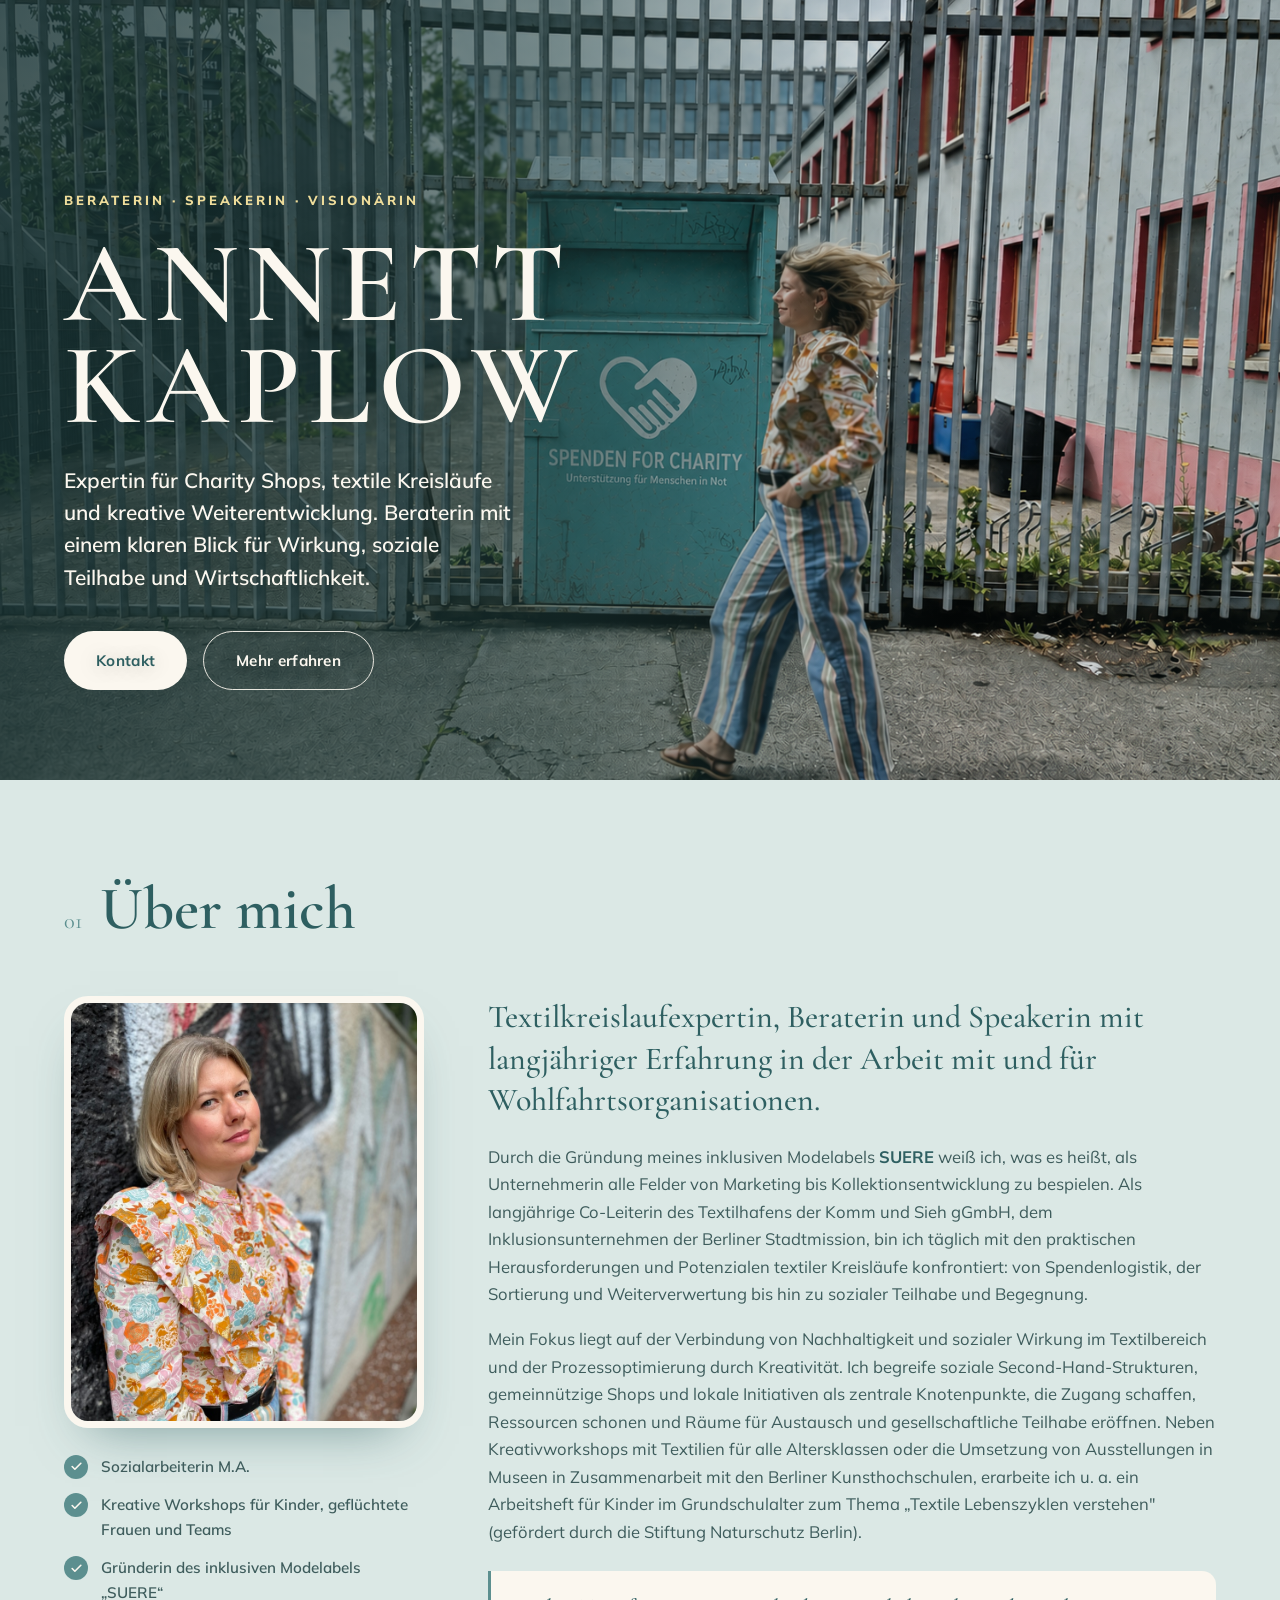
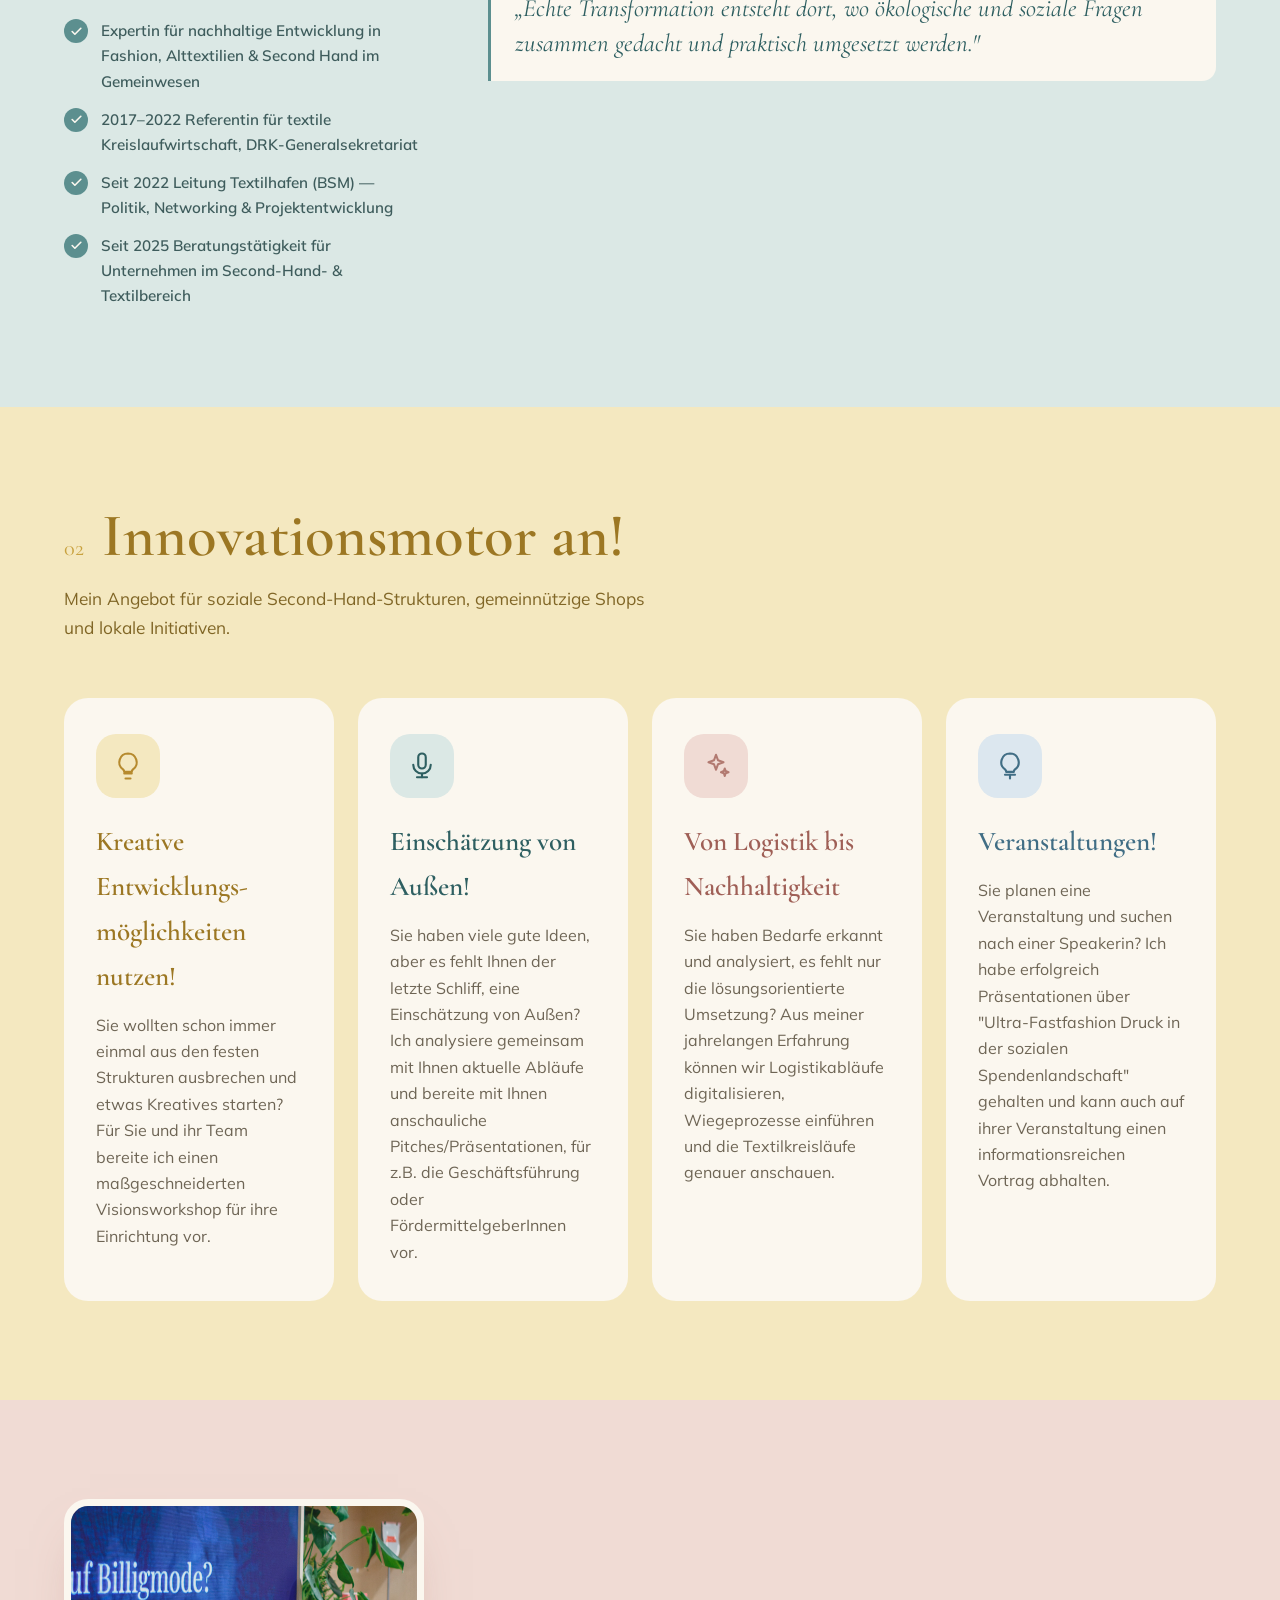
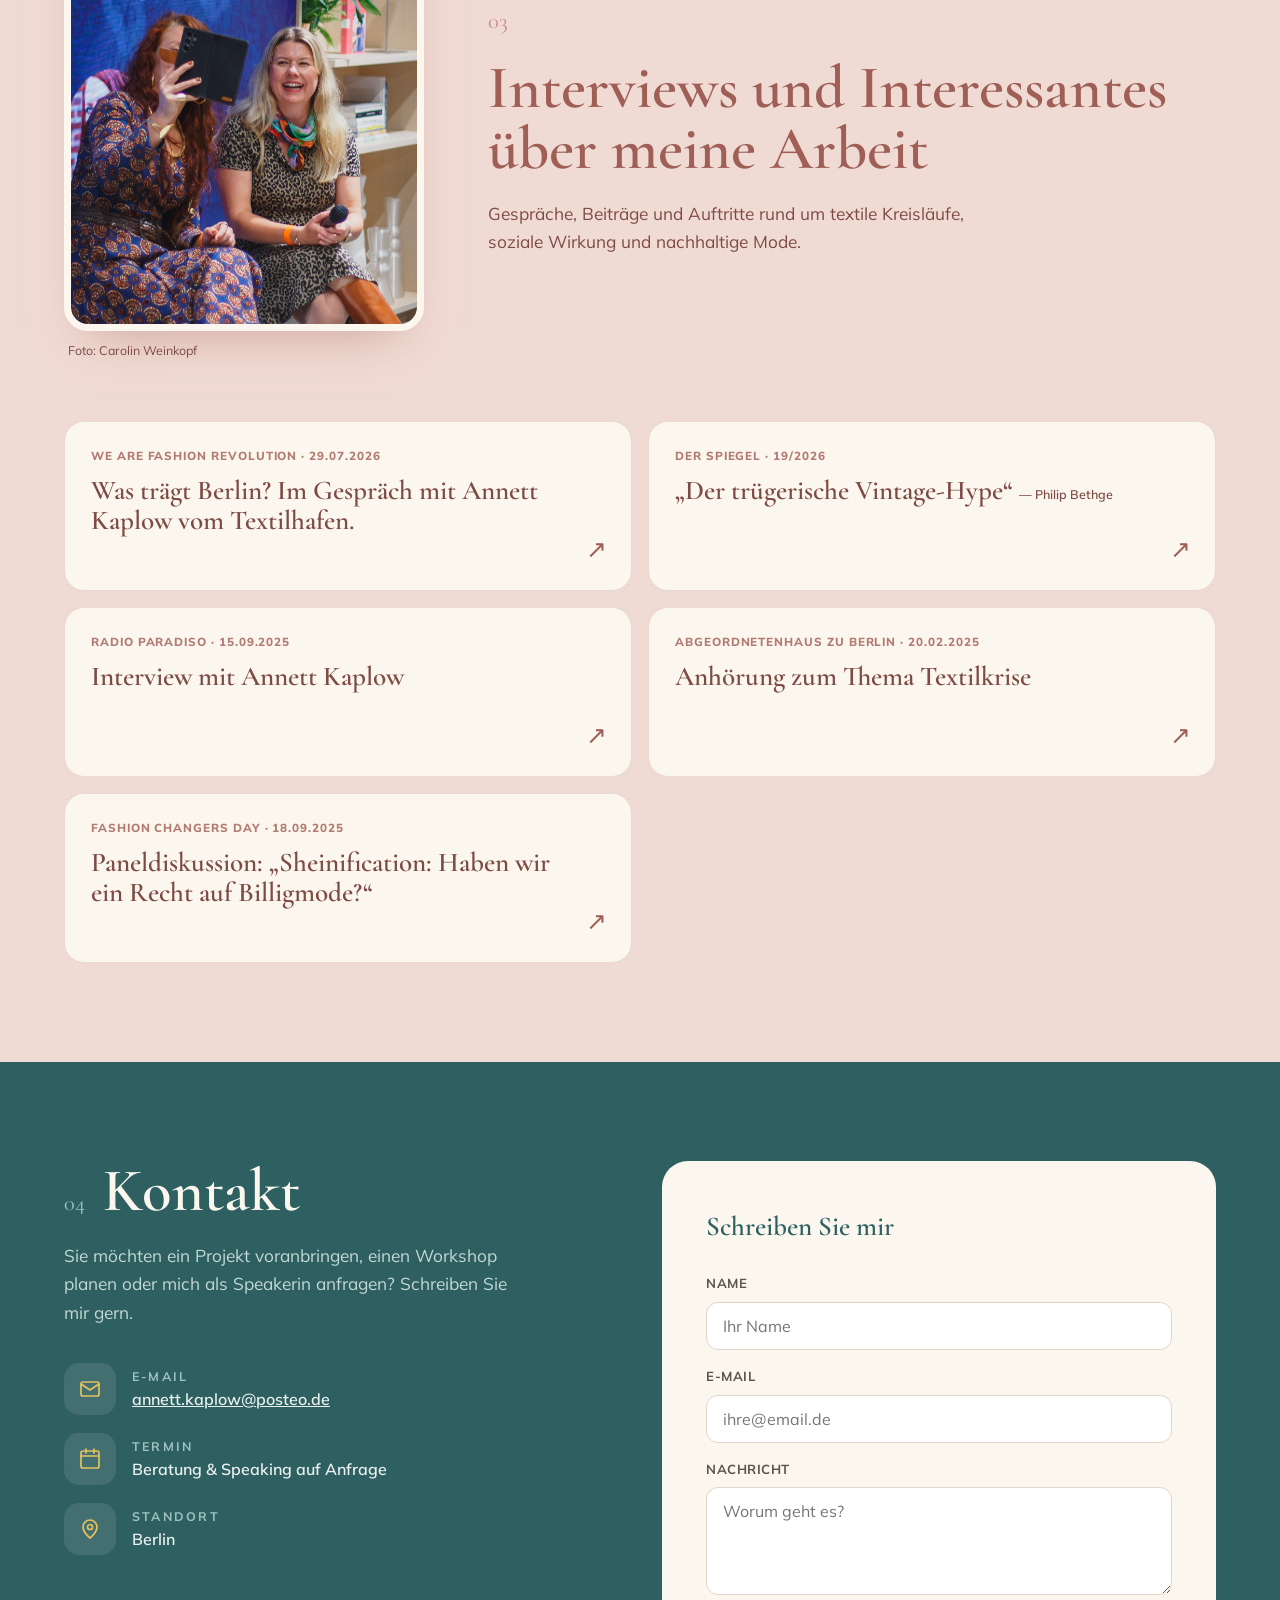
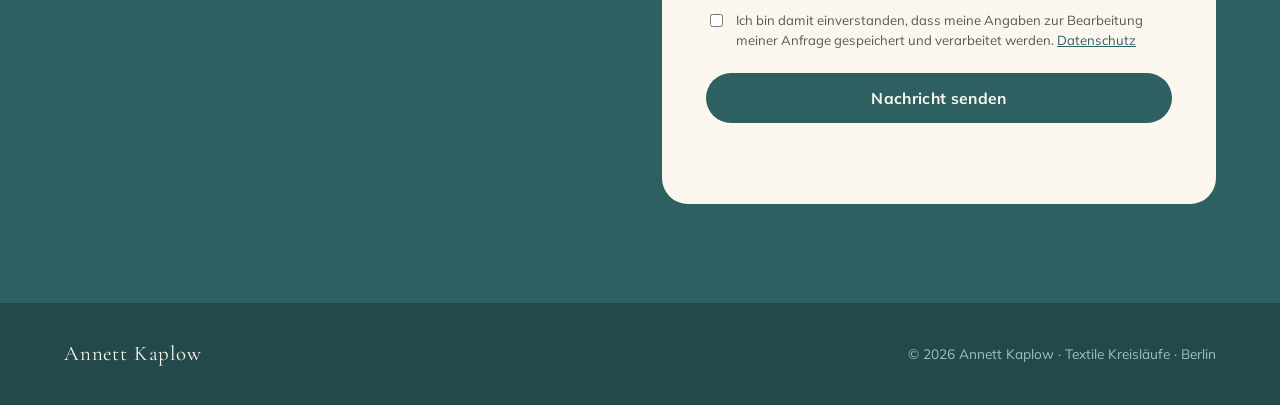
==== commit 923e16fd: "Some more changes" ====
--- a/index.html
+++ b/index.html
@@ -6,7 +6,7 @@
 <title>Annett Kaplow — Beraterin für textile Kreisläufe</title>
 <link rel="preconnect" href="https://fonts.googleapis.com">
 <link rel="preconnect" href="https://fonts.gstatic.com" crossorigin>
-<link href="https://fonts.googleapis.com/css2?family=Cormorant+Garamond:wght@500;600;700&family=Mulish:wght@400;500;600;700;800&display=swap" rel="stylesheet">
+<link href="https://fonts.googleapis.com/css2?family=Cormorant+Garamond:wght@500;600;700&amp;family=Mulish:wght@400;500;600;700;800&amp;display=swap" rel="stylesheet">
 <link rel="stylesheet" href="style.css">
 </head>
 <body>
@@ -23,34 +23,26 @@
     </button>
     <div data-noscroll id="nav-links" class="nav-links">
       <a href="#ueber-mich" class="nav-link">Über mich</a>
-      <a href="#problem" class="nav-link">Herausforderungen</a>
-      <a href="#hilfe" class="nav-link">Unterstützung</a>
-    </div>
-    <a href="#kontakt" class="nav-cta">Kontaktiere mich</a>
+      <a href="#hilfe" class="nav-link">Innovationsmotor an!</a>
+      <a href="#interviews" class="nav-link">Interviews</a>
+    </div>
+    <a href="#kontakt" class="nav-cta">Kontakt</a>
   </nav>
 
   <span id="top"></span>
 
   <!-- ===== HERO ===== -->
   <section class="hero">
-    <div class="hero-glow"></div>
-    <div class="hero-inner">
+    <img src="assets/annett-drk-spenden.png" alt="Annett Kaplow im Textilhafen" class="hero-image">
+    <div class="hero-shade"></div>
+    <div class="hero-inner container">
       <div class="hero-text">
         <p class="hero-eyebrow">Beraterin · Speakerin · Visionärin</p>
         <h1 class="hero-title">Annett<br>Kaplow</h1>
-        <p class="hero-lead">Beraterin für textile Kreisläufe — mit einem klaren Blick für ökologische Wirkung und soziale Teilhabe.</p>
+        <p class="hero-lead">Expertin für Charity Shops, textile Kreisläufe und kreative Weiterentwicklung. Beraterin mit einem klaren Blick für Wirkung, soziale Teilhabe und Wirtschaftlichkeit.</p>
         <div class="hero-actions">
-          <a href="#kontakt" class="btn-primary">Kontaktiere mich</a>
+          <a href="#kontakt" class="btn-primary">Kontakt</a>
           <a href="#ueber-mich" class="btn-secondary">Mehr erfahren</a>
-        </div>
-      </div>
-      <div class="hero-media">
-        <div class="hero-media-backdrop"></div>
-        <div class="hero-portrait">
-          <img src="assets/annett-portrait-web.jpg" alt="Annett Kaplow im Textilhafen" class="media-cover">
-        </div>
-        <div class="hero-floater">
-          <svg viewBox="0 0 100 100" class="block-fill"><path d="M50 2C54 30 70 46 98 50C70 54 54 70 50 98C46 70 30 54 2 50C30 46 46 30 50 2Z" fill="currentColor"/></svg>
         </div>
       </div>
     </div>
@@ -66,7 +58,7 @@
       <div class="about-cols">
         <div class="about-media-col">
           <div class="about-photo">
-            <img src="assets/textil-kaschmir-web.jpg" alt="Sortierte Kaschmir- und Seidentextilien" class="media-cover">
+            <img src="assets/Annett Portrait_Wand_2.jpg" alt="Annett Kaplow" class="media-cover">
           </div>
           <ul class="cred-list">
             <li class="cred-item">
@@ -91,7 +83,7 @@
               <span class="cred-check">
                 <svg width="13" height="13" viewBox="0 0 24 24" fill="none" stroke="currentColor" stroke-width="3" stroke-linecap="round" stroke-linejoin="round"><path d="M20 6 9 17l-5-5"/></svg>
               </span>
-              <span>Expertin für nachhaltige Entwicklung in Fashion, Alttextilien & Second Hand im Gemeinwesen</span>
+              <span>Expertin für nachhaltige Entwicklung in Fashion, Alttextilien &amp; Second Hand im Gemeinwesen</span>
             </li>
             <li class="cred-item">
               <span class="cred-check">
@@ -103,99 +95,116 @@
               <span class="cred-check">
                 <svg width="13" height="13" viewBox="0 0 24 24" fill="none" stroke="currentColor" stroke-width="3" stroke-linecap="round" stroke-linejoin="round"><path d="M20 6 9 17l-5-5"/></svg>
               </span>
-              <span>Seit 2022 Leitung Textilhafen (BSM) — Politik, Networking & Projektentwicklung</span>
-            </li>
-            <li class="cred-item">
-              <span class="cred-check">
-                <svg width="13" height="13" viewBox="0 0 24 24" fill="none" stroke="currentColor" stroke-width="3" stroke-linecap="round" stroke-linejoin="round"><path d="M20 6 9 17l-5-5"/></svg>
-              </span>
-              <span>Seit 2025 Beratungstätigkeit für Unternehmen im Second-Hand- & Textilbereich</span>
+              <span>Seit 2022 Leitung Textilhafen (BSM) — Politik, Networking &amp; Projektentwicklung</span>
+            </li>
+            <li class="cred-item">
+              <span class="cred-check">
+                <svg width="13" height="13" viewBox="0 0 24 24" fill="none" stroke="currentColor" stroke-width="3" stroke-linecap="round" stroke-linejoin="round"><path d="M20 6 9 17l-5-5"/></svg>
+              </span>
+          <span>Seit 2025 Beratungstätigkeit für Unternehmen im Second-Hand- &amp; Textilbereich</span>
             </li>
           </ul>
         </div>
         <div class="about-text">
-          <p class="about-lead">Ich bin Textilkreislaufexpertin, Beraterin und Speakerin mit langjähriger Erfahrung in der Arbeit mit und für Wohlfahrtsorganisationen.</p>
-          <p class="about-body">Durch die Gründung meines inklusiven Modelabels <strong class="accent-teal">SUERE</strong> weiß ich, was es heißt, als Unternehmerin alle Felder von Marketing bis Kollektionsentwicklung zu bespielen. Als Co-Leiterin des Textilhafens der Komm und Sieh gGmbH — dem Inklusionsunternehmen der Berliner Stadtmission — bin ich täglich mit den praktischen Herausforderungen und Potenzialen textiler Kreisläufe konfrontiert: von Spendenlogistik über Sortierung und Weiterverwertung bis hin zu sozialer Teilhabe und Begegnung.</p>
-          <p class="about-body">Mein Fokus liegt auf der Verbindung von ökologischer Nachhaltigkeit und sozialer Wirkung im Textilbereich — und der Prozessoptimierung durch Kreativität. Ich begreife soziale Second-Hand-Strukturen, gemeinnützige Shops und lokale Initiativen als zentrale Knotenpunkte, die Zugang schaffen, Ressourcen schonen und Räume für Austausch und gesellschaftliche Teilhabe eröffnen. Derzeit erarbeite ich u. a. ein Arbeitsheft für Kinder im Grundschulalter zum Thema „Textile Lebenszyklen verstehen".</p>
+          <p class="about-lead">Textilkreislaufexpertin, Beraterin und Speakerin mit langjähriger Erfahrung in der Arbeit mit und für Wohlfahrtsorganisationen.</p>
+          <p class="about-body">Durch die Gründung meines inklusiven Modelabels <strong class="accent-teal">SUERE</strong> weiß ich, was es heißt, als Unternehmerin alle Felder von Marketing bis Kollektionsentwicklung zu bespielen. Als langjährige Co-Leiterin des Textilhafens der Komm und Sieh gGmbH, dem Inklusionsunternehmen der
+          Berliner Stadtmission, bin ich täglich mit den praktischen Herausforderungen und Potenzialen textiler Kreisläufe konfrontiert: von Spendenlogistik, der Sortierung und Weiterverwertung bis hin zu sozialer Teilhabe und Begegnung.</p>
+          <p class="about-body">Mein Fokus liegt auf der Verbindung von Nachhaltigkeit und sozialer Wirkung im Textilbereich und der Prozessoptimierung durch Kreativität.
+          Ich begreife soziale Second-Hand-Strukturen, gemeinnützige Shops und lokale Initiativen als zentrale Knotenpunkte, die Zugang schaffen, Ressourcen schonen und Räume für Austausch und gesellschaftliche
+          Teilhabe eröffnen. Neben Kreativworkshops mit Textilien für alle Altersklassen oder die Umsetzung von Ausstellungen in Museen in Zusammenarbeit mit den Berliner Kunsthochschulen, erarbeite ich u. a. ein Arbeitsheft für Kinder im Grundschulalter zum Thema „Textile
+          Lebenszyklen verstehen" (gefördert durch die Stiftung Naturschutz Berlin).</p>
           <p class="about-quote">„Echte Transformation entsteht dort, wo ökologische und soziale Fragen zusammen gedacht und praktisch umgesetzt werden."</p>
         </div>
       </div>
     </div>
   </section>
 
-  <!-- ===== WAS IST DAS PROBLEM ===== -->
-  <section id="problem" class="problem section-pad">
-    <div class="container">
-      <div class="problem-cols">
-        <div class="problem-media-col">
-          <div class="problem-photo">
-            <img src="assets/textil-jacken-web.jpg" alt="Sortierte Lederjacken im Textilhafen" class="media-cover">
-          </div>
-        </div>
-        <div class="problem-text">
-          <div class="section-head">
-            <span class="section-num">02</span>
-            <h2 class="section-title">Aktuelle Herausforderungen in der Textilbranche</h2>
-          </div>
-          <p class="problem-lead">Lorem ipsum dolor sit amet, consetetur sadipscing elitr, sed diam nonumy eirmod tempor invidunt ut labore et dolore magna aliquyam erat, sed diam voluptua. At vero eos et accusam et justo duo dolores et ea rebum.</p>
-        </div>
-      </div>
-      <div class="problem-grid">
-        <div class="problem-card">
-          <span class="problem-icon">
-            <svg width="28" height="28" viewBox="0 0 24 24" fill="none" stroke="currentColor" stroke-width="1.7" stroke-linecap="round" stroke-linejoin="round"><path d="M21 8 12 3 3 8v8l9 5 9-5V8Z"/><path d="M3 8l9 5 9-5"/><path d="M12 13v8"/></svg>
-          </span>
-          <h3 class="problem-card-title">Lorem ipsum</h3>
-          <p class="problem-card-text">Lorem ipsum dolor sit amet, consetetur sadipscing elitr, sed diam nonumy eirmod tempor invidunt ut labore.</p>
-        </div>
-        <div class="problem-card">
-          <span class="problem-icon">
-            <svg width="28" height="28" viewBox="0 0 24 24" fill="none" stroke="currentColor" stroke-width="1.7" stroke-linecap="round" stroke-linejoin="round"><path d="M21 12a9 9 0 1 1-3-6.7"/><path d="M21 4v5h-5"/></svg>
-          </span>
-          <h3 class="problem-card-title">Lorem ipsum</h3>
-          <p class="problem-card-text">At vero eos et accusam et justo duo dolores et ea rebum. Stet clita kasd gubergren, no sea takimata sanctus.</p>
-        </div>
-        <div class="problem-card">
-          <span class="problem-icon">
-            <svg width="28" height="28" viewBox="0 0 24 24" fill="none" stroke="currentColor" stroke-width="1.7" stroke-linecap="round" stroke-linejoin="round"><path d="M12 20s-7-4.5-7-9.5A3.5 3.5 0 0 1 12 7a3.5 3.5 0 0 1 7 3.5C19 15.5 12 20 12 20Z"/></svg>
-          </span>
-          <h3 class="problem-card-title">Lorem ipsum</h3>
-          <p class="problem-card-text">Duis autem vel eum iriure dolor in hendrerit in vulputate velit esse molestie consequat, vel illum dolore.</p>
-        </div>
-      </div>
-    </div>
-  </section>
-
-  <!-- ===== WORIN KANN ICH HELFEN ===== -->
+  <!-- ===== ANGEBOT ===== -->
   <section id="hilfe" class="hilfe section-pad">
     <div class="container">
       <div class="section-head">
-        <span class="section-num">03</span>
-        <h2 class="section-title">Ich unterstütze bei...</h2>
-      </div>
-      <p class="hilfe-lead">Lorem ipsum dolor sit amet, consetetur sadipscing elitr, sed diam nonumy eirmod tempor invidunt ut labore et dolore magna aliquyam erat, sed diam voluptua.</p>
+        <span class="section-num">02</span>
+        <h2 class="section-title">Innovationsmotor an!</h2>
+      </div>
+      <p class="hilfe-lead">Mein Angebot für soziale Second-Hand-Strukturen, gemeinnützige Shops und lokale Initiativen.</p>
       <div class="hilfe-grid">
         <div class="hilfe-card">
           <span class="hilfe-icon hilfe-icon--gold">
             <svg width="30" height="30" viewBox="0 0 24 24" fill="none" stroke="currentColor" stroke-width="1.7" stroke-linecap="round" stroke-linejoin="round"><path d="M9 18h6"/><path d="M10 22h4"/><path d="M12 2a7 7 0 0 0-4 12.7c.6.5 1 1.2 1 2h6c0-.8.4-1.5 1-2A7 7 0 0 0 12 2Z"/></svg>
           </span>
-          <h3 class="hilfe-card-title hilfe-card-title--gold">Lorem ipsum</h3>
-          <p class="hilfe-card-text">Lorem ipsum dolor sit amet, consetetur sadipscing elitr, sed diam nonumy eirmod tempor invidunt ut labore et dolore magna aliquyam erat.</p>
+          <h3 class="hilfe-card-title hilfe-card-title--gold">Kreative Entwicklungs- möglichkeiten nutzen!</h3>
+          <p class="hilfe-card-text">Sie wollten schon immer einmal aus den festen Strukturen ausbrechen und etwas Kreatives starten? Für Sie und ihr Team bereite ich einen maßgeschneiderten Visionsworkshop für ihre Einrichtung vor.</p>
         </div>
         <div class="hilfe-card">
           <span class="hilfe-icon hilfe-icon--teal">
             <svg width="30" height="30" viewBox="0 0 24 24" fill="none" stroke="currentColor" stroke-width="1.7" stroke-linecap="round" stroke-linejoin="round"><rect x="9" y="2" width="6" height="12" rx="3"/><path d="M5 11a7 7 0 0 0 14 0"/><path d="M12 18v3"/><path d="M8 21h8"/></svg>
           </span>
-          <h3 class="hilfe-card-title hilfe-card-title--teal">Lorem ipsum</h3>
-          <p class="hilfe-card-text">At vero eos et accusam et justo duo dolores et ea rebum. Stet clita kasd gubergren, no sea takimata sanctus est lorem ipsum.</p>
+          <h3 class="hilfe-card-title hilfe-card-title--teal">Einschätzung von Außen!</h3>
+          <p class="hilfe-card-text">Sie haben viele gute Ideen, aber es fehlt Ihnen der letzte Schliff, eine Einschätzung von Außen? Ich analysiere gemeinsam mit Ihnen aktuelle Abläufe und bereite mit
+          Ihnen anschauliche Pitches/Präsentationen, für z.B. die Geschäftsführung oder FördermittelgeberInnen vor.</p>
         </div>
         <div class="hilfe-card">
           <span class="hilfe-icon hilfe-icon--rose">
             <svg width="30" height="30" viewBox="0 0 24 24" fill="none" stroke="currentColor" stroke-width="1.7" stroke-linecap="round" stroke-linejoin="round"><path d="M12 3l1.6 4.4L18 9l-4.4 1.6L12 15l-1.6-4.4L6 9l4.4-1.6L12 3Z"/><path d="M19 14l.7 2L22 17l-2.3.8L19 20l-.7-2.2L16 17l2.3-1Z"/></svg>
           </span>
-          <h3 class="hilfe-card-title hilfe-card-title--rose">Lorem ipsum</h3>
-          <p class="hilfe-card-text">Duis autem vel eum iriure dolor in hendrerit in vulputate velit esse molestie consequat, vel illum dolore eu feugiat.</p>
-        </div>
+          <h3 class="hilfe-card-title hilfe-card-title--rose">Von Logistik bis Nachhaltigkeit</h3>
+          <p class="hilfe-card-text">Sie haben Bedarfe erkannt und analysiert, es fehlt nur die lösungsorientierte Umsetzung? Aus meiner jahrelangen Erfahrung können wir Logistikabläufe digitalisieren, Wiegeprozesse einführen und die Textilkreisläufe genauer anschauen.</p>
+        </div>
+        <div class="hilfe-card">
+          <span class="hilfe-icon hilfe-icon--blue">
+            <svg width="30" height="30" viewBox="0 0 24 24" fill="none" stroke="currentColor" stroke-width="1.7" stroke-linecap="round" stroke-linejoin="round"><path d="M12 2a7 7 0 0 0-4 12.7c.6.5 1 1.2 1 2h6c0-.8.4-1.5 1-2A7 7 0 0 0 12 2Z"/><path d="M12 22v-3"/><path d="M8 19h8"/></svg>
+          </span>
+          <h3 class="hilfe-card-title hilfe-card-title--blue">Veranstaltungen!</h3>
+          <p class="hilfe-card-text">Sie planen eine Veranstaltung und suchen nach einer Speakerin? Ich habe erfolgreich Präsentationen über "Ultra-Fastfashion Druck in der sozialen Spendenlandschaft" gehalten und kann auch auf ihrer Veranstaltung einen informationsreichen Vortrag abhalten.</p>
+        </div>
+      </div>
+    </div>
+  </section>
+
+  <!-- ===== PRESSE ===== -->
+  <section id="interviews" class="press section-pad">
+    <div class="container">
+      <div class="press-intro">
+        <figure class="press-media">
+          <div class="press-photo">
+            <img src="assets/Carolin-Weinkopf.jpg" alt="Annett Kaplow" class="media-cover">
+          </div>
+          <figcaption>Foto: Carolin Weinkopf</figcaption>
+        </figure>
+        <div class="press-text">
+          <div class="section-head">
+            <span class="section-num">03</span>
+            <h2 class="section-title">Interviews und Interessantes über meine Arbeit</h2>
+          </div>
+          <p>Gespräche, Beiträge und Auftritte rund um textile Kreisläufe, soziale Wirkung und nachhaltige Mode.</p>
+        </div>
+      </div>
+      <div class="press-list">
+        <a class="press-item" href="https://open.spotify.com/episode/0kqSqhxwmVYQsgUyRpfuPM" target="_blank" rel="noopener noreferrer">
+          <span class="press-source">WE ARE FASHION REVOLUTION · 29.07.2026</span>
+          <span class="press-title">Was trägt Berlin? Im Gespräch mit Annett Kaplow vom Textilhafen.</span>
+          <span class="press-arrow" aria-hidden="true">↗</span>
+        </a>
+        <a class="press-item" href="https://www.spiegel.de/wirtschaft/fast-fashion-warum-der-vintage-hype-nicht-so-nachhaltig-ist-wie-er-scheint-a-82e76044-fa90-40f5-8842-79b773d09da3" target="_blank" rel="noopener noreferrer">
+          <span class="press-source">DER SPIEGEL · 19/2026</span>
+          <span class="press-title">„Der trügerische Vintage-Hype“ <small>— Philip Bethge</small></span>
+          <span class="press-arrow" aria-hidden="true">↗</span>
+        </a>
+        <a class="press-item" href="https://www.paradiso.de/g/radioparadisospezial/Textilhafen-der-Berliner-Stadtmission-1LrUzY8MK6g9pSLyLh6ZBP" target="_blank" rel="noopener noreferrer">
+          <span class="press-source">Radio Paradiso · 15.09.2025</span>
+          <span class="press-title">Interview mit Annett Kaplow</span>
+          <span class="press-arrow" aria-hidden="true">↗</span>
+        </a>
+        <a class="press-item" href="https://www.linkedin.com/posts/annett-kaplow-62aa461b9_was-f%C3%BCr-ein-gesch%C3%A4ftiger-tag-am-morgen-activity-7298379750736031744-uShu/?originalSubdomain=de" target="_blank" rel="noopener noreferrer">
+          <span class="press-source">Abgeordnetenhaus zu Berlin · 20.02.2025</span>
+          <span class="press-title">Anhörung zum Thema Textilkrise</span>
+          <span class="press-arrow" aria-hidden="true">↗</span>
+        </a>
+        <a class="press-item" href="https://fashionchangers.de/fair-fashion-konferenz/" target="_blank" rel="noopener noreferrer">
+          <span class="press-source">Fashion Changers Day · 18.09.2025</span>
+          <span class="press-title">Paneldiskussion: „Sheinification: Haben wir ein Recht auf Billigmode?“</span>
+          <span class="press-arrow" aria-hidden="true">↗</span>
+        </a>
       </div>
     </div>
   </section>
@@ -208,7 +217,7 @@
           <span class="section-num">04</span>
           <h2 class="section-title">Kontakt</h2>
         </div>
-        <p class="kontakt-lead">Lorem ipsum dolor sit amet, consetetur sadipscing elitr, sed diam nonumy eirmod tempor invidunt ut labore et dolore.</p>
+        <p class="kontakt-lead">Sie möchten ein Projekt voranbringen, einen Workshop planen oder mich als Speakerin anfragen? Schreiben Sie mir gern.</p>
         <ul class="kontakt-list">
           <li class="kontakt-item">
             <span class="kontakt-icon">
@@ -220,7 +229,7 @@
             <span class="kontakt-icon">
               <svg width="24" height="24" viewBox="0 0 24 24" fill="none" stroke="currentColor" stroke-width="1.7" stroke-linecap="round" stroke-linejoin="round"><rect x="3" y="4" width="18" height="17" rx="2"/><path d="M3 9h18"/><path d="M8 2v4"/><path d="M16 2v4"/></svg>
             </span>
-            <div><div class="kontakt-label">Termin</div><div class="kontakt-value">Beratung & Speaking auf Anfrage</div></div>
+            <div><div class="kontakt-label">Termin</div><div class="kontakt-value">Beratung &amp; Speaking auf Anfrage</div></div>
           </li>
           <li class="kontakt-item">
             <span class="kontakt-icon">
--- a/style.css
+++ b/style.css
@@ -47,18 +47,19 @@
 .nav--open .nav-toggle-bar:nth-child(3) { transform: translateY(-7px) rotate(-45deg); }
 
 /* ===== HERO ===== */
-.hero { position: relative; background: linear-gradient(160deg,#EFDD9B 0%,#F4E8C0 100%); overflow: hidden; padding: clamp(110px,14vh,160px) clamp(22px,5vw,64px) clamp(70px,9vh,110px); }
-.hero-glow { position: absolute; top: -120px; right: -100px; width: 360px; height: 360px; border-radius: 50%; background: radial-gradient(circle,#F0DBD4 0%,rgba(240,219,212,0) 70%); pointer-events: none; }
-.hero-inner { max-width: 1180px; margin: 0 auto; display: flex; flex-wrap: wrap; align-items: center; gap: clamp(36px,6vw,72px); position: relative; }
-.hero-text { flex: 1 1 380px; min-width: 300px; }
-.hero-eyebrow { margin: 0 0 22px; text-transform: uppercase; letter-spacing: 0.28em; font-size: 0.82rem; font-weight: 700; color: #B68A2E; }
-.hero-title { margin: 0; font-family: 'Cormorant Garamond',serif; font-weight: 600; text-transform: uppercase; letter-spacing: 0.07em; line-height: 0.96; font-size: clamp(3rem,8.5vw,6rem); color: #2E5F61; }
-.hero-lead { margin: 26px 0 0; max-width: 30ch; font-size: clamp(1.05rem,2vw,1.35rem); font-weight: 500; color: #4A463E; }
+.hero { position: relative; min-height: min(780px,100svh); overflow: hidden; display: flex; align-items: flex-end; padding: clamp(130px,17vh,190px) clamp(22px,5vw,64px) clamp(74px,10vh,120px); background: #2E5F61; isolation: isolate; }
+.hero-image { position: absolute; inset: 0; z-index: -3; width: 100%; height: 100%; object-fit: cover; object-position: center 49%; }
+.hero-shade { position: absolute; inset: 0; z-index: -2; background: linear-gradient(90deg,rgba(24,50,50,.82) 0%,rgba(31,61,60,.59) 44%,rgba(31,61,60,.09) 74%,rgba(31,61,60,.16) 100%); }
+.hero-inner { width: 100%; position: relative; z-index: 1; }
+.hero-text { max-width: 650px; color: #FBF7EF; text-shadow: 0 2px 20px rgba(22,42,41,.28); }
+.hero-eyebrow { margin: 0 0 22px; text-transform: uppercase; letter-spacing: 0.23em; font-size: 0.82rem; font-weight: 800; color: #EFDD9B; }
+.hero-title { margin: 0; font-family: 'Cormorant Garamond',serif; font-weight: 600; text-transform: uppercase; letter-spacing: 0.07em; line-height: .88; font-size: clamp(3.5rem,9vw,7.4rem); color: #FBF7EF; }
+.hero-lead { margin: 28px 0 0; max-width: 38ch; font-size: clamp(1.05rem,2vw,1.3rem); font-weight: 600; line-height: 1.55; }
 .hero-actions { display: flex; flex-wrap: wrap; gap: 16px; margin-top: 38px; }
-.hero-media { flex: 0 1 420px; min-width: 280px; position: relative; display: flex; justify-content: center; }
-.hero-media-backdrop { position: absolute; bottom: -26px; left: -10px; width: 78%; height: 80%; border-radius: 9999px 9999px 28px 28px; background: #D9A59C; opacity: 0.55; z-index: 0; }
-.hero-portrait { position: relative; z-index: 1; width: min(420px,80vw); aspect-ratio: 3/3.7; border-radius: 9999px 9999px 28px 28px; overflow: hidden; box-shadow: 0 30px 60px -28px rgba(46,95,97,0.5); border: 8px solid #FBF7EF; }
-.hero-floater { position: absolute; top: -6px; right: 6px; z-index: 2; width: clamp(58px,9vw,86px); color: #2E5F61; animation: akFloat 6s ease-in-out infinite; }
+.hero .btn-primary { background: #FBF7EF; color: #2E5F61; }
+.hero .btn-primary:hover { background: #EFDD9B; }
+.hero .btn-secondary { color: #FBF7EF; border-color: rgba(251,247,239,.9); }
+.hero .btn-secondary:hover { background: #FBF7EF; color: #2E5F61; }
 
 /* ===== ÜBER MICH ===== */
 .about { background: #DBE8E5; }
@@ -76,21 +77,25 @@
 .about-body { margin: 0 0 18px; color: #3E5C5C; font-size: 1.04rem; }
 .about-quote { margin: 26px 0 0; padding: 20px 24px; border-left: 3px solid #5C8F8F; background: #FBF7EF; border-radius: 0 14px 14px 0; font-family: 'Cormorant Garamond',serif; font-size: clamp(1.2rem,2.4vw,1.55rem); font-style: italic; line-height: 1.4; color: #2E5F61; }
 
-/* ===== WAS IST DAS PROBLEM ===== */
-.problem { background: #F0DBD4; }
-.problem .section-head { margin-bottom: 24px; }
-.problem .section-num { color: #C58E86; }
-.problem .section-title { color: #9F5F56; }
-.problem-cols { display: flex; flex-wrap: wrap; gap: clamp(36px,5vw,64px); align-items: center; }
-.problem-media-col { flex: 0 1 420px; min-width: 280px; position: relative; }
-.problem-photo { aspect-ratio: 4/3.2; border-radius: 24px; overflow: hidden; box-shadow: 0 24px 50px -26px rgba(178,122,113,0.65); border: 7px solid #FBF7EF; }
-.problem-text { flex: 1 1 380px; min-width: 300px; }
-.problem-lead { margin: 0; color: #7E4B44; font-size: 1.08rem; max-width: 52ch; }
-.problem-grid { display: grid; grid-template-columns: repeat(auto-fit,minmax(250px,1fr)); gap: 22px; margin-top: clamp(40px,5vw,60px); }
-.problem-card { background: #FBF7EF; border-radius: 22px; padding: 32px 28px; }
-.problem-icon { display: inline-flex; align-items: center; justify-content: center; width: 62px; height: 62px; border-radius: 18px; background: #F0DBD4; color: #B27A71; margin-bottom: 20px; }
-.problem-card-title { margin: 0 0 10px; font-family: 'Cormorant Garamond',serif; font-size: 1.5rem; font-weight: 600; color: #9F5F56; }
-.problem-card-text { margin: 0; color: #7E6A66; font-size: 0.98rem; }
+/* ===== PRESSE ===== */
+.press { background: #F0DBD4; }
+.press-intro { display: flex; flex-wrap: wrap; gap: clamp(36px,5vw,64px); align-items: center; }
+.press-media { flex: 0 1 360px; min-width: 280px; margin: 0; }
+.press-photo { aspect-ratio: 4/4.8; border-radius: 24px; overflow: hidden; box-shadow: 0 24px 50px -26px rgba(178,122,113,.65); border: 7px solid #FBF7EF; }
+.press-media figcaption { margin: 9px 4px 0; font-size: .78rem; color: #7E4B44; }
+.press-text { flex: 1 1 380px; min-width: 300px; }
+.press .section-head { margin-bottom: 20px; }
+.press .section-num { color: #C58E86; }
+.press .section-title { color: #9F5F56; }
+.press-text p { max-width: 48ch; margin: 0; color: #7E4B44; font-size: 1.08rem; }
+.press-list { display: grid; grid-template-columns: repeat(2,minmax(0,1fr)); gap: 16px; margin-top: clamp(40px,5vw,60px); }
+.press-item { position: relative; min-height: 170px; display: flex; flex-direction: column; gap: 12px; padding: 26px 58px 26px 26px; border: 1px solid rgba(159,95,86,.2); border-radius: 20px; background: #FBF7EF; color: #7E4B44; text-decoration: none; transition: transform .2s ease, box-shadow .2s ease, background .2s ease; }
+.press-item:hover { transform: translateY(-3px); box-shadow: 0 18px 34px -24px rgba(126,75,68,.8); background: #fffdfa; }
+.press-source { color: #B27A71; font-size: .73rem; line-height: 1.4; font-weight: 800; letter-spacing: .08em; text-transform: uppercase; }
+.press-title { font-family: 'Cormorant Garamond',serif; font-size: clamp(1.35rem,2.2vw,1.7rem); line-height: 1.12; font-weight: 600; }
+.press-title small { font-family: 'Mulish',system-ui,sans-serif; font-size: .78rem; font-weight: 600; }
+.press-arrow { position: absolute; right: 24px; bottom: 20px; color: #9F5F56; font-size: 1.55rem; transition: transform .2s ease; }
+.press-item:hover .press-arrow { transform: translate(3px,-3px); }
 
 /* ===== WORIN KANN ICH HELFEN ===== */
 .hilfe { background: #F4E8C0; }
@@ -104,10 +109,12 @@
 .hilfe-icon--gold { background: #F4E8C0; color: #B68A2E; }
 .hilfe-icon--teal { background: #DBE8E5; color: #2E5F61; }
 .hilfe-icon--rose { background: #F0DBD4; color: #B27A71; }
+.hilfe-icon--blue { background: #DCE7EF; color: #416E85; }
 .hilfe-card-title { margin: 0 0 12px; font-family: 'Cormorant Garamond',serif; font-size: 1.7rem; font-weight: 600; }
 .hilfe-card-title--gold { color: #9C7723; }
 .hilfe-card-title--teal { color: #2E5F61; }
 .hilfe-card-title--rose { color: #9F5F56; }
+.hilfe-card-title--blue { color: #416E85; }
 .hilfe-card-text { margin: 0; color: #6E6555; font-size: 1rem; }
 
 /* ===== KONTAKT ===== */
@@ -150,6 +157,12 @@
 
 /* ===== MOBILE NAV (fold links + CTA into a dropdown under a button) ===== */
 @media (max-width: 768px) {
+  .hero { min-height: 720px; padding-top: 150px; }
+  .hero-image { object-position: 57% center; }
+  .hero-shade { background: linear-gradient(90deg,rgba(24,50,50,.83) 0%,rgba(31,61,60,.62) 72%,rgba(31,61,60,.3) 100%); }
+  .hero-eyebrow { letter-spacing: .16em; }
+  .press-list { grid-template-columns: 1fr; }
+
   .nav { flex-wrap: wrap; row-gap: 0; }
   .nav-toggle { display: flex; }
 
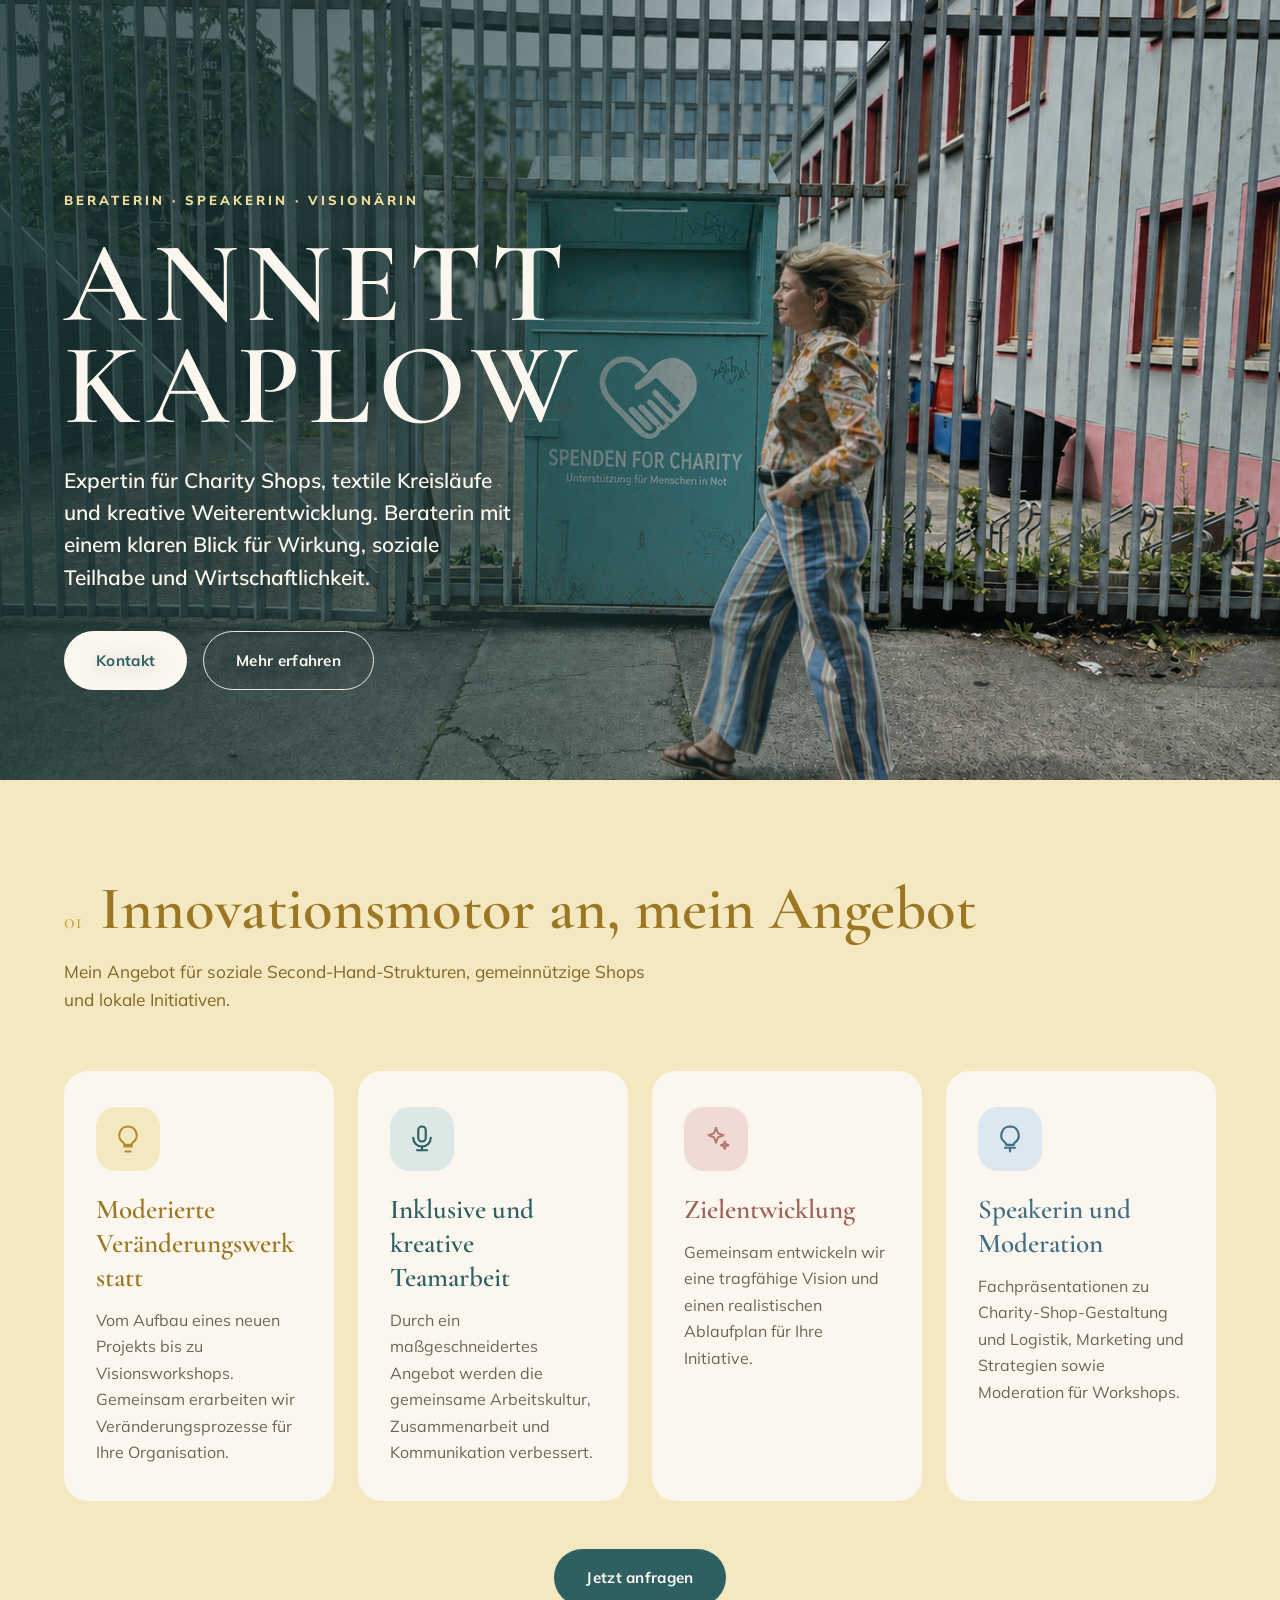
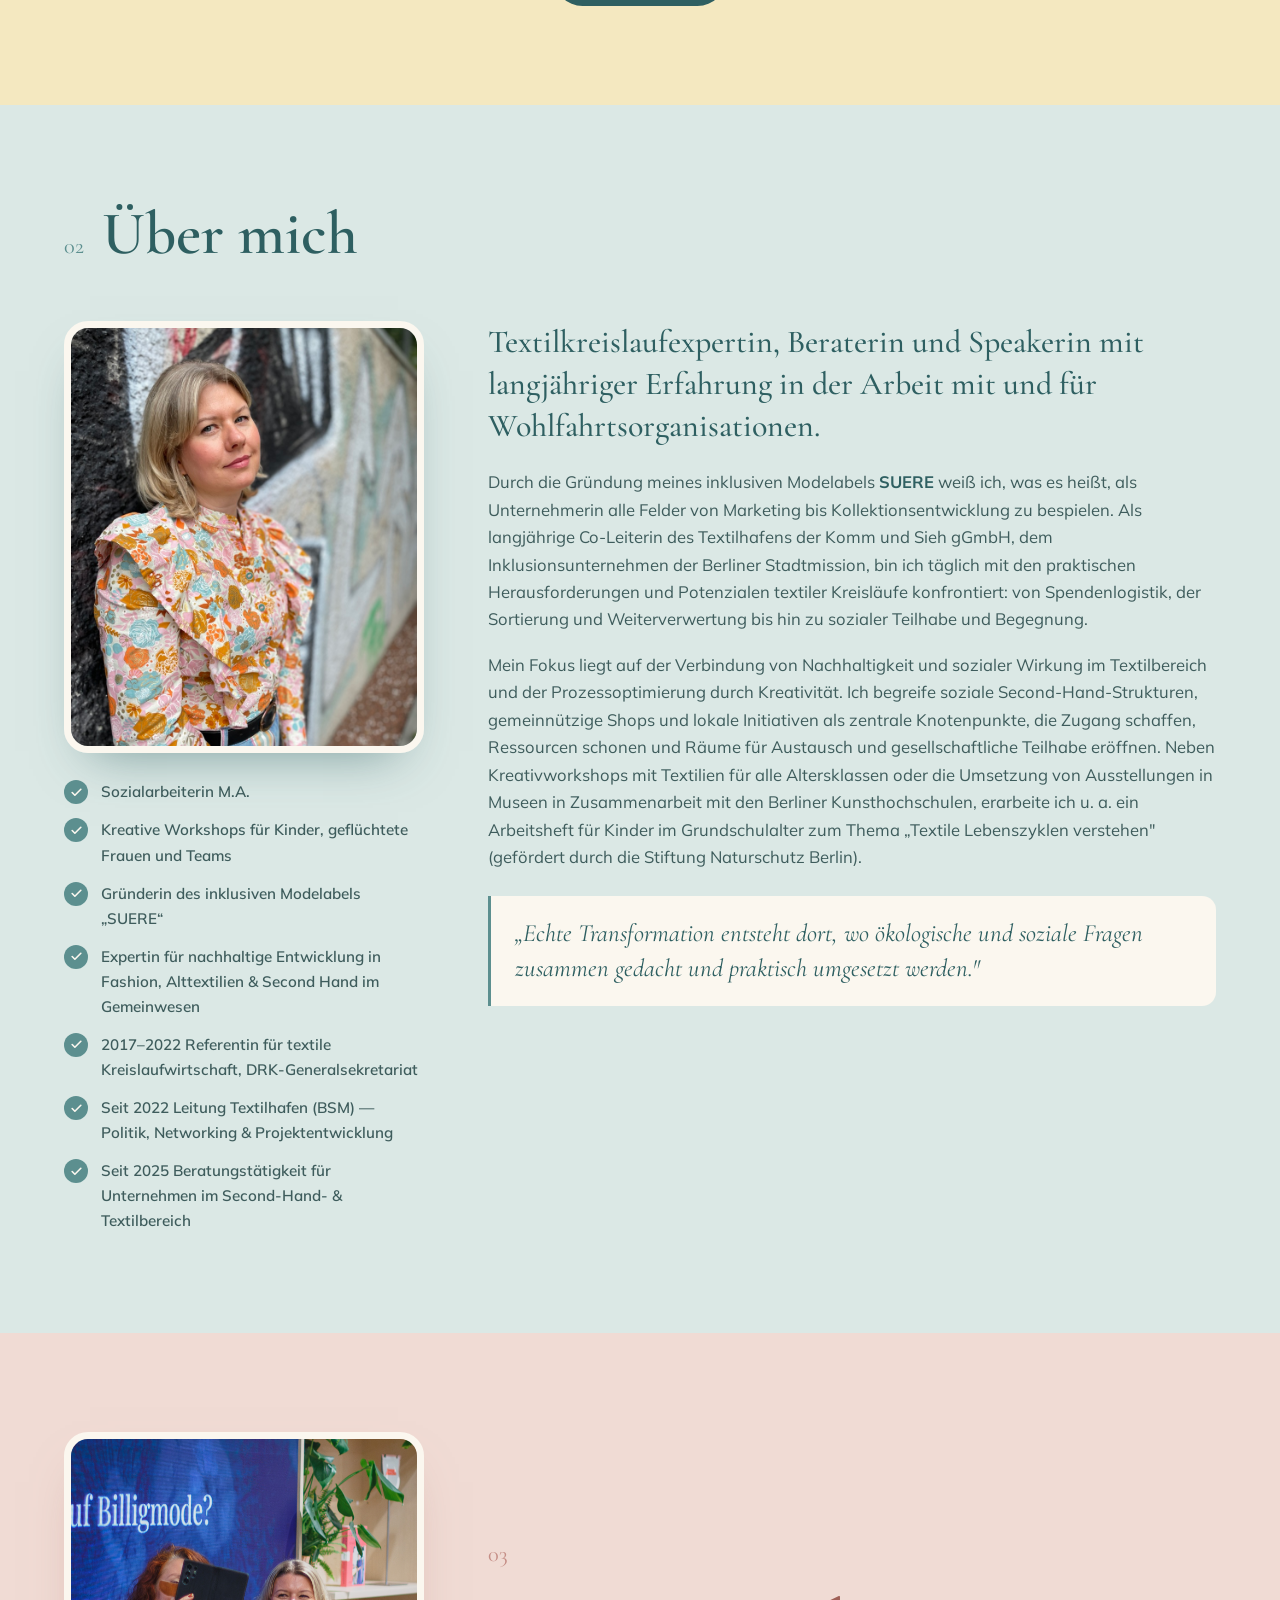
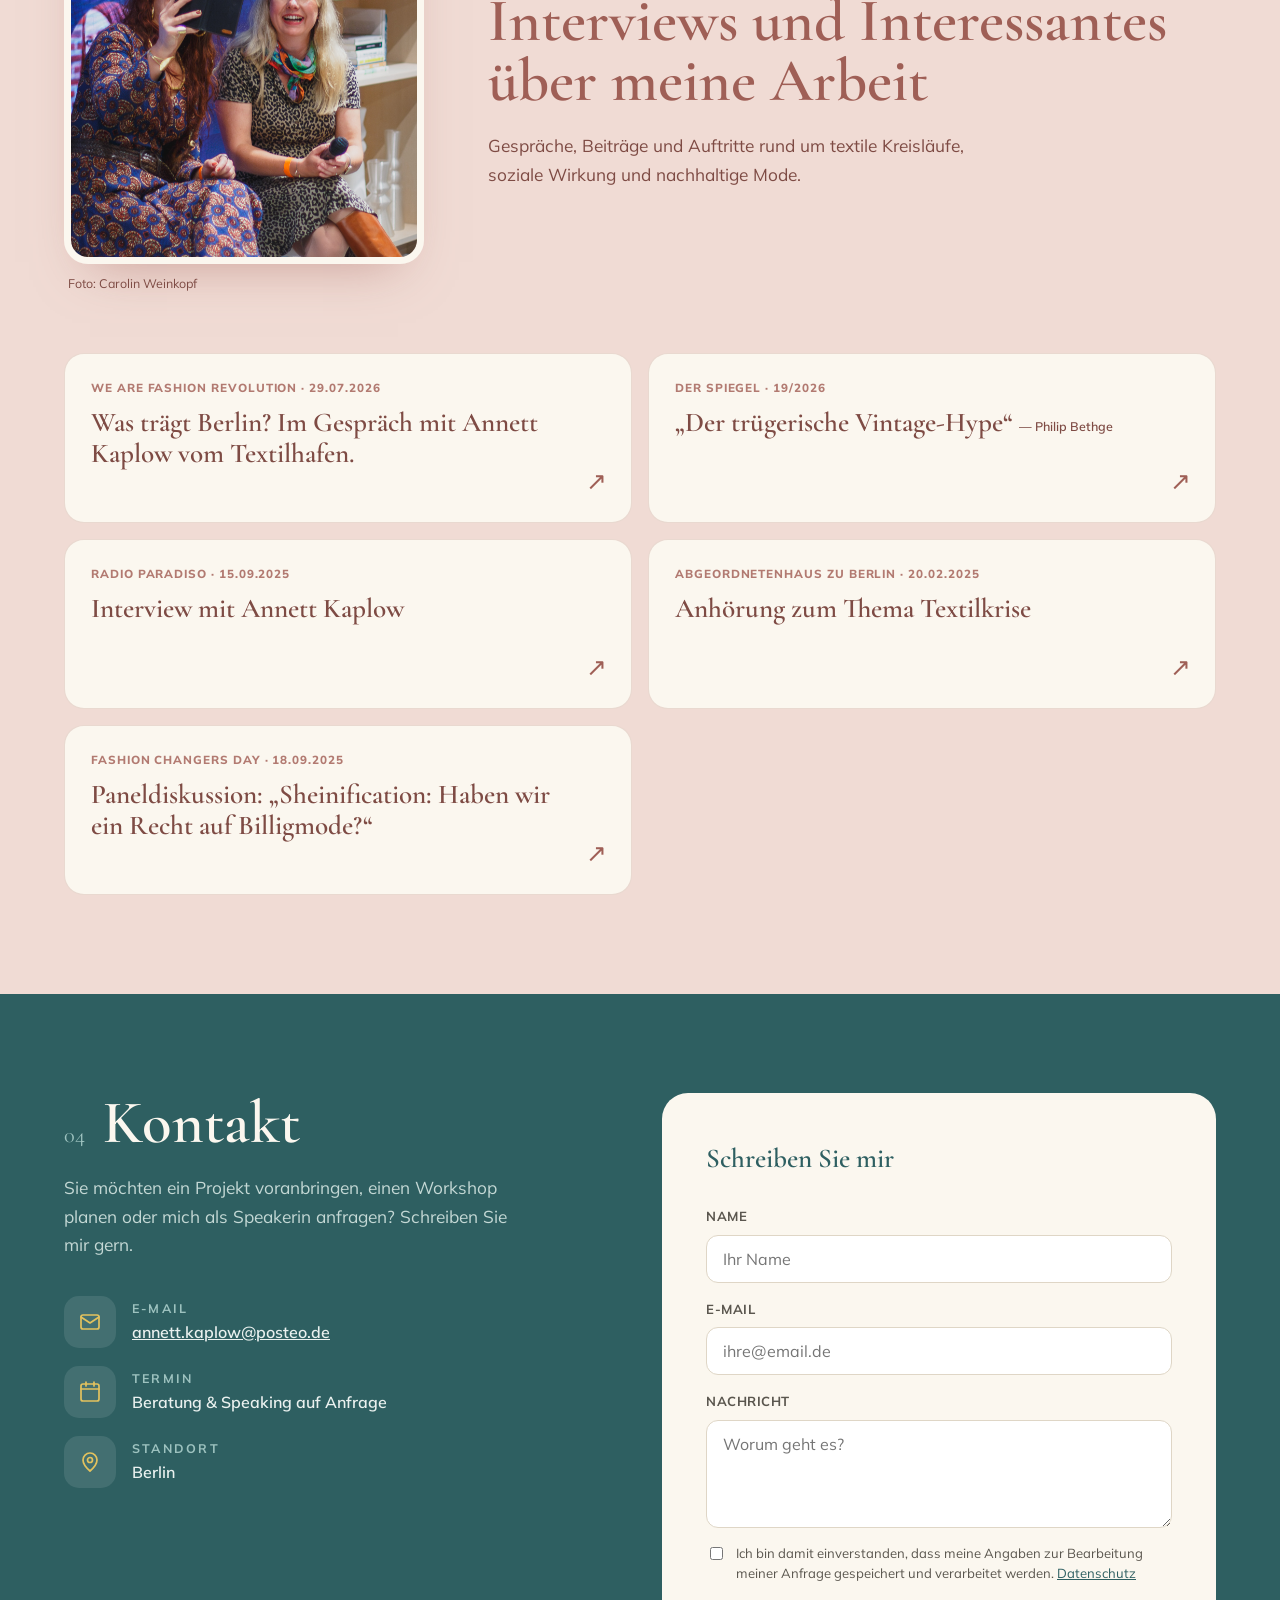
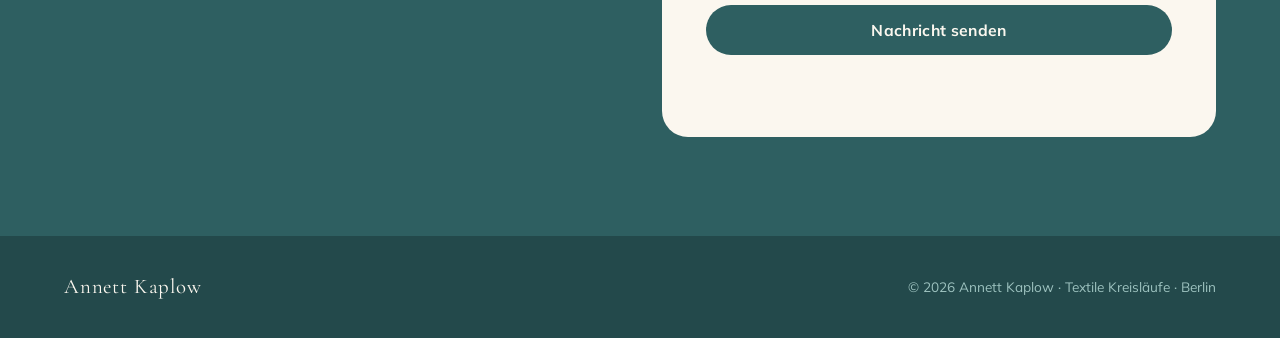
==== commit 209ac6a1: "Updates to page" ====
--- a/index.html
+++ b/index.html
@@ -22,8 +22,8 @@
       <span class="nav-toggle-bar"></span>
     </button>
     <div data-noscroll id="nav-links" class="nav-links">
+      <a href="#hilfe" class="nav-link">Innovationsmotor an!</a>
       <a href="#ueber-mich" class="nav-link">Über mich</a>
-      <a href="#hilfe" class="nav-link">Innovationsmotor an!</a>
       <a href="#interviews" class="nav-link">Interviews</a>
     </div>
     <a href="#kontakt" class="nav-cta">Kontakt</a>
@@ -48,11 +48,55 @@
     </div>
   </section>
 
+  <!-- ===== ANGEBOT ===== -->
+  <section id="hilfe" class="hilfe section-pad">
+    <div class="container">
+      <div class="section-head">
+        <span class="section-num">01</span>
+        <h2 class="section-title">Innovationsmotor an, mein Angebot</h2>
+      </div>
+      <p class="hilfe-lead">Mein Angebot für soziale Second-Hand-Strukturen, gemeinnützige Shops und lokale Initiativen.</p>
+      <div class="hilfe-grid">
+        <div class="hilfe-card">
+          <span class="hilfe-icon hilfe-icon--gold">
+            <svg width="30" height="30" viewBox="0 0 24 24" fill="none" stroke="currentColor" stroke-width="1.7" stroke-linecap="round" stroke-linejoin="round"><path d="M9 18h6"/><path d="M10 22h4"/><path d="M12 2a7 7 0 0 0-4 12.7c.6.5 1 1.2 1 2h6c0-.8.4-1.5 1-2A7 7 0 0 0 12 2Z"/></svg>
+          </span>
+          <h3 class="hilfe-card-title hilfe-card-title--gold">Moderierte Veränderungswerkstatt</h3>
+          <p class="hilfe-card-text">Vom Aufbau eines neuen Projekts bis zu Visionsworkshops. Gemeinsam erarbeiten wir Veränderungsprozesse für Ihre Organisation.</p>
+        </div>
+        <div class="hilfe-card">
+          <span class="hilfe-icon hilfe-icon--teal">
+            <svg width="30" height="30" viewBox="0 0 24 24" fill="none" stroke="currentColor" stroke-width="1.7" stroke-linecap="round" stroke-linejoin="round"><rect x="9" y="2" width="6" height="12" rx="3"/><path d="M5 11a7 7 0 0 0 14 0"/><path d="M12 18v3"/><path d="M8 21h8"/></svg>
+          </span>
+          <h3 class="hilfe-card-title hilfe-card-title--teal">Inklusive und kreative Teamarbeit</h3>
+          <p class="hilfe-card-text">Durch ein maßgeschneidertes Angebot werden die gemeinsame Arbeitskultur, Zusammenarbeit und Kommunikation verbessert.</p>
+        </div>
+        <div class="hilfe-card">
+          <span class="hilfe-icon hilfe-icon--rose">
+            <svg width="30" height="30" viewBox="0 0 24 24" fill="none" stroke="currentColor" stroke-width="1.7" stroke-linecap="round" stroke-linejoin="round"><path d="M12 3l1.6 4.4L18 9l-4.4 1.6L12 15l-1.6-4.4L6 9l4.4-1.6L12 3Z"/><path d="M19 14l.7 2L22 17l-2.3.8L19 20l-.7-2.2L16 17l2.3-1Z"/></svg>
+          </span>
+          <h3 class="hilfe-card-title hilfe-card-title--rose">Zielentwicklung</h3>
+          <p class="hilfe-card-text">Gemeinsam entwickeln wir eine tragfähige Vision und einen realistischen Ablaufplan für Ihre Initiative.</p>
+        </div>
+        <div class="hilfe-card">
+          <span class="hilfe-icon hilfe-icon--blue">
+            <svg width="30" height="30" viewBox="0 0 24 24" fill="none" stroke="currentColor" stroke-width="1.7" stroke-linecap="round" stroke-linejoin="round"><path d="M12 2a7 7 0 0 0-4 12.7c.6.5 1 1.2 1 2h6c0-.8.4-1.5 1-2A7 7 0 0 0 12 2Z"/><path d="M12 22v-3"/><path d="M8 19h8"/></svg>
+          </span>
+          <h3 class="hilfe-card-title hilfe-card-title--blue">Speakerin und Moderation</h3>
+          <p class="hilfe-card-text">Fachpräsentationen zu Charity-Shop-Gestaltung und Logistik, Marketing und Strategien sowie Moderation für Workshops.</p>
+        </div>
+      </div>
+      <div class="hilfe-cta">
+        <a href="#kontakt" class="btn-primary">Jetzt anfragen</a>
+      </div>
+    </div>
+  </section>
+
   <!-- ===== ÜBER MICH ===== -->
   <section id="ueber-mich" class="about section-pad">
     <div class="container">
       <div class="section-head">
-        <span class="section-num">01</span>
+        <span class="section-num">02</span>
         <h2 class="section-title">Über mich</h2>
       </div>
       <div class="about-cols">
@@ -114,48 +158,6 @@
           Teilhabe eröffnen. Neben Kreativworkshops mit Textilien für alle Altersklassen oder die Umsetzung von Ausstellungen in Museen in Zusammenarbeit mit den Berliner Kunsthochschulen, erarbeite ich u. a. ein Arbeitsheft für Kinder im Grundschulalter zum Thema „Textile
           Lebenszyklen verstehen" (gefördert durch die Stiftung Naturschutz Berlin).</p>
           <p class="about-quote">„Echte Transformation entsteht dort, wo ökologische und soziale Fragen zusammen gedacht und praktisch umgesetzt werden."</p>
-        </div>
-      </div>
-    </div>
-  </section>
-
-  <!-- ===== ANGEBOT ===== -->
-  <section id="hilfe" class="hilfe section-pad">
-    <div class="container">
-      <div class="section-head">
-        <span class="section-num">02</span>
-        <h2 class="section-title">Innovationsmotor an!</h2>
-      </div>
-      <p class="hilfe-lead">Mein Angebot für soziale Second-Hand-Strukturen, gemeinnützige Shops und lokale Initiativen.</p>
-      <div class="hilfe-grid">
-        <div class="hilfe-card">
-          <span class="hilfe-icon hilfe-icon--gold">
-            <svg width="30" height="30" viewBox="0 0 24 24" fill="none" stroke="currentColor" stroke-width="1.7" stroke-linecap="round" stroke-linejoin="round"><path d="M9 18h6"/><path d="M10 22h4"/><path d="M12 2a7 7 0 0 0-4 12.7c.6.5 1 1.2 1 2h6c0-.8.4-1.5 1-2A7 7 0 0 0 12 2Z"/></svg>
-          </span>
-          <h3 class="hilfe-card-title hilfe-card-title--gold">Kreative Entwicklungs- möglichkeiten nutzen!</h3>
-          <p class="hilfe-card-text">Sie wollten schon immer einmal aus den festen Strukturen ausbrechen und etwas Kreatives starten? Für Sie und ihr Team bereite ich einen maßgeschneiderten Visionsworkshop für ihre Einrichtung vor.</p>
-        </div>
-        <div class="hilfe-card">
-          <span class="hilfe-icon hilfe-icon--teal">
-            <svg width="30" height="30" viewBox="0 0 24 24" fill="none" stroke="currentColor" stroke-width="1.7" stroke-linecap="round" stroke-linejoin="round"><rect x="9" y="2" width="6" height="12" rx="3"/><path d="M5 11a7 7 0 0 0 14 0"/><path d="M12 18v3"/><path d="M8 21h8"/></svg>
-          </span>
-          <h3 class="hilfe-card-title hilfe-card-title--teal">Einschätzung von Außen!</h3>
-          <p class="hilfe-card-text">Sie haben viele gute Ideen, aber es fehlt Ihnen der letzte Schliff, eine Einschätzung von Außen? Ich analysiere gemeinsam mit Ihnen aktuelle Abläufe und bereite mit
-          Ihnen anschauliche Pitches/Präsentationen, für z.B. die Geschäftsführung oder FördermittelgeberInnen vor.</p>
-        </div>
-        <div class="hilfe-card">
-          <span class="hilfe-icon hilfe-icon--rose">
-            <svg width="30" height="30" viewBox="0 0 24 24" fill="none" stroke="currentColor" stroke-width="1.7" stroke-linecap="round" stroke-linejoin="round"><path d="M12 3l1.6 4.4L18 9l-4.4 1.6L12 15l-1.6-4.4L6 9l4.4-1.6L12 3Z"/><path d="M19 14l.7 2L22 17l-2.3.8L19 20l-.7-2.2L16 17l2.3-1Z"/></svg>
-          </span>
-          <h3 class="hilfe-card-title hilfe-card-title--rose">Von Logistik bis Nachhaltigkeit</h3>
-          <p class="hilfe-card-text">Sie haben Bedarfe erkannt und analysiert, es fehlt nur die lösungsorientierte Umsetzung? Aus meiner jahrelangen Erfahrung können wir Logistikabläufe digitalisieren, Wiegeprozesse einführen und die Textilkreisläufe genauer anschauen.</p>
-        </div>
-        <div class="hilfe-card">
-          <span class="hilfe-icon hilfe-icon--blue">
-            <svg width="30" height="30" viewBox="0 0 24 24" fill="none" stroke="currentColor" stroke-width="1.7" stroke-linecap="round" stroke-linejoin="round"><path d="M12 2a7 7 0 0 0-4 12.7c.6.5 1 1.2 1 2h6c0-.8.4-1.5 1-2A7 7 0 0 0 12 2Z"/><path d="M12 22v-3"/><path d="M8 19h8"/></svg>
-          </span>
-          <h3 class="hilfe-card-title hilfe-card-title--blue">Veranstaltungen!</h3>
-          <p class="hilfe-card-text">Sie planen eine Veranstaltung und suchen nach einer Speakerin? Ich habe erfolgreich Präsentationen über "Ultra-Fastfashion Druck in der sozialen Spendenlandschaft" gehalten und kann auch auf ihrer Veranstaltung einen informationsreichen Vortrag abhalten.</p>
         </div>
       </div>
     </div>
--- a/style.css
+++ b/style.css
@@ -110,7 +110,7 @@
 .hilfe-icon--teal { background: #DBE8E5; color: #2E5F61; }
 .hilfe-icon--rose { background: #F0DBD4; color: #B27A71; }
 .hilfe-icon--blue { background: #DCE7EF; color: #416E85; }
-.hilfe-card-title { margin: 0 0 12px; font-family: 'Cormorant Garamond',serif; font-size: 1.7rem; font-weight: 600; }
+.hilfe-card-title { margin: 0 0 12px; font-family: 'Cormorant Garamond',serif; font-size: clamp(1.4rem,2.2vw,1.7rem); line-height: 1.25; font-weight: 600; hyphens: auto; -webkit-hyphens: auto; overflow-wrap: break-word; }
 .hilfe-card-title--gold { color: #9C7723; }
 .hilfe-card-title--teal { color: #2E5F61; }
 .hilfe-card-title--rose { color: #9F5F56; }
@@ -179,3 +179,4 @@
   .nav--open .nav-links { max-height: 320px; margin-top: 6px; opacity: 1; pointer-events: auto; }
   .nav--open .nav-cta { max-height: 80px; margin: 10px 0 4px; opacity: 1; pointer-events: auto; }
 }
+.hilfe-cta { display: flex; justify-content: center; margin-top: 48px; }
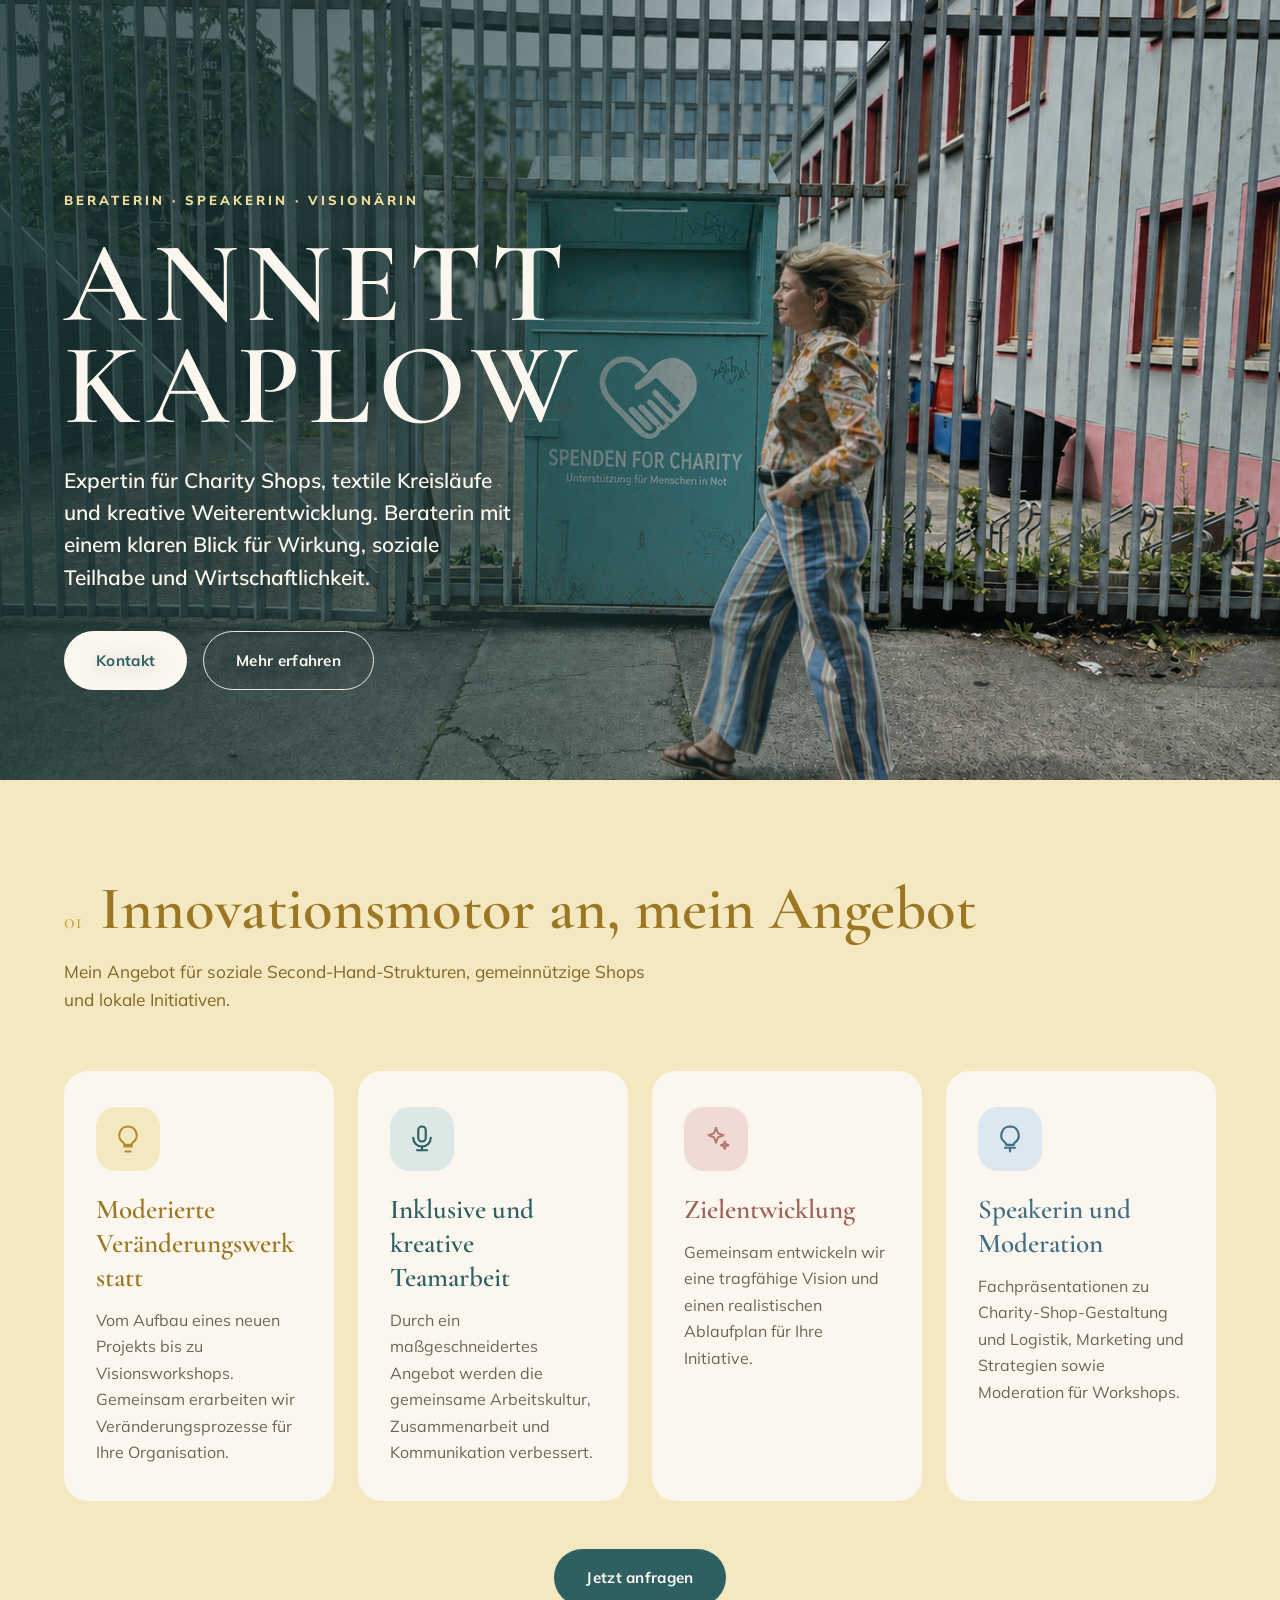
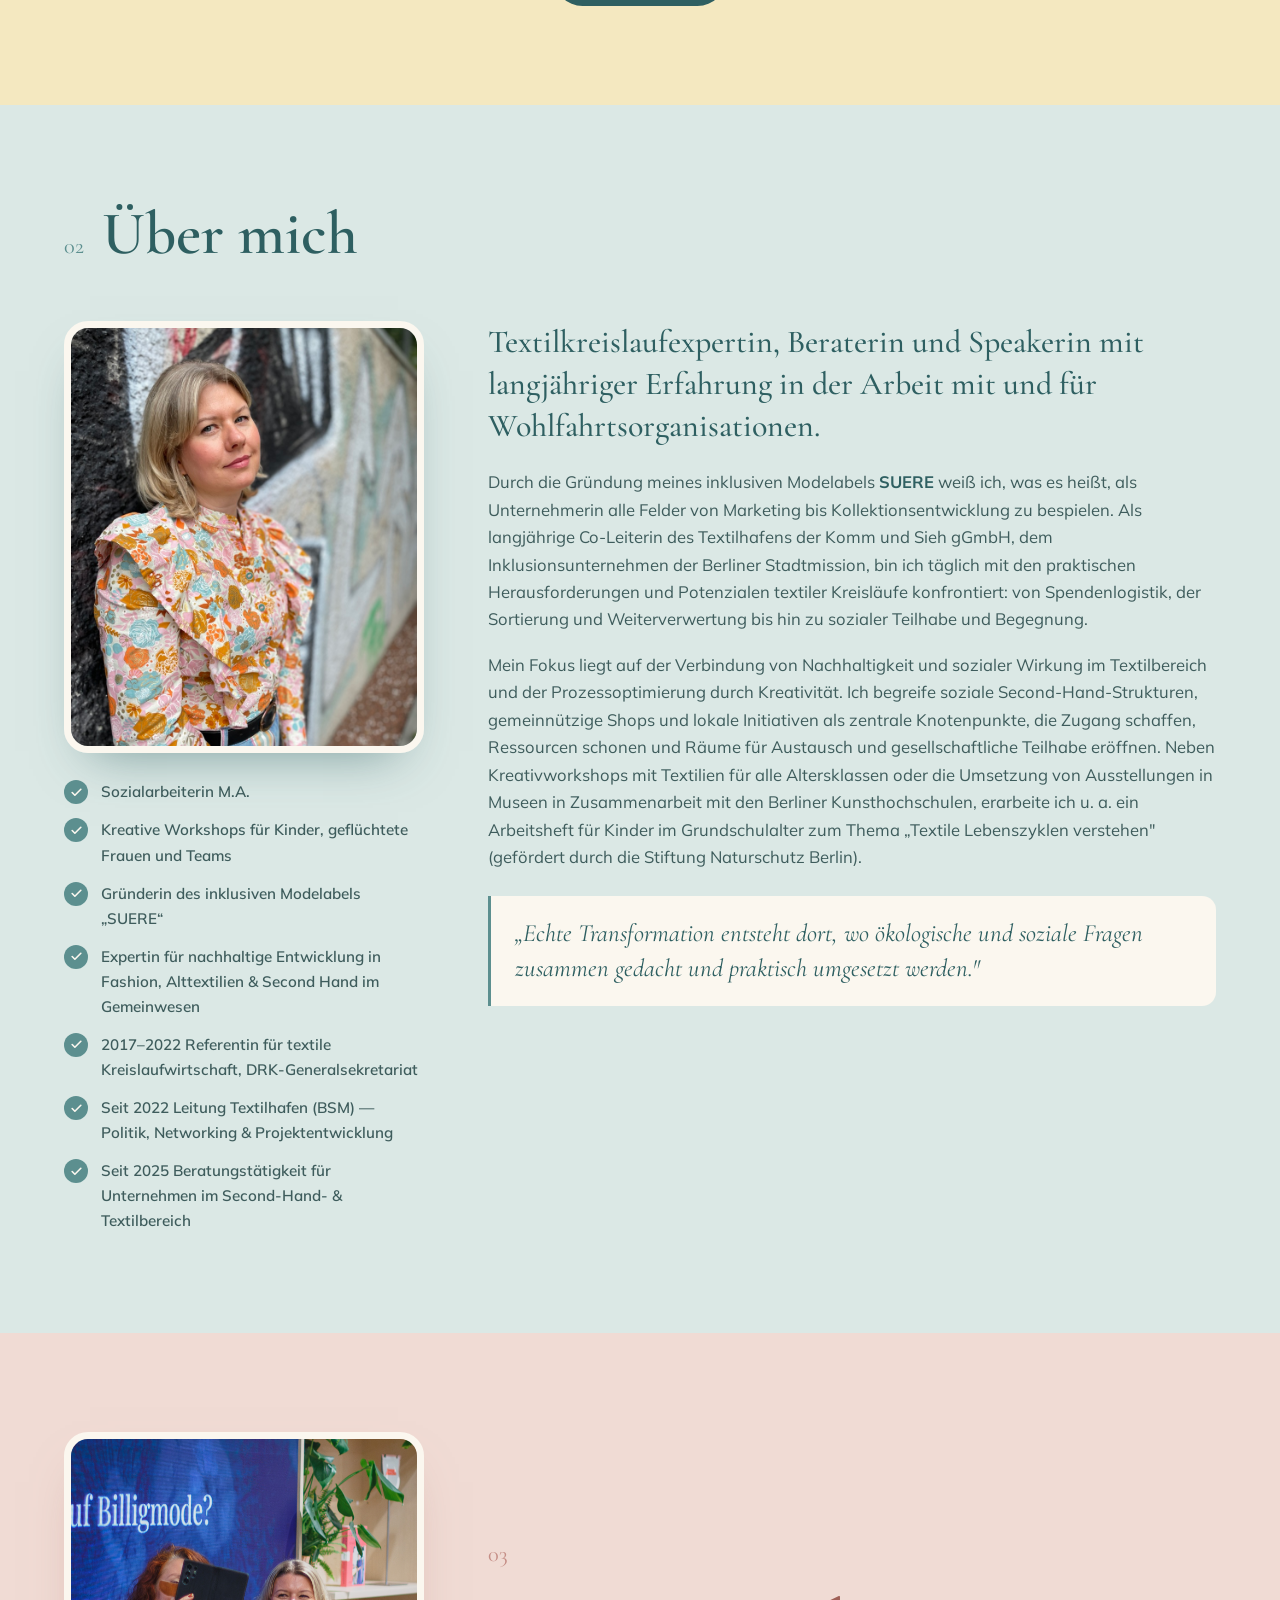
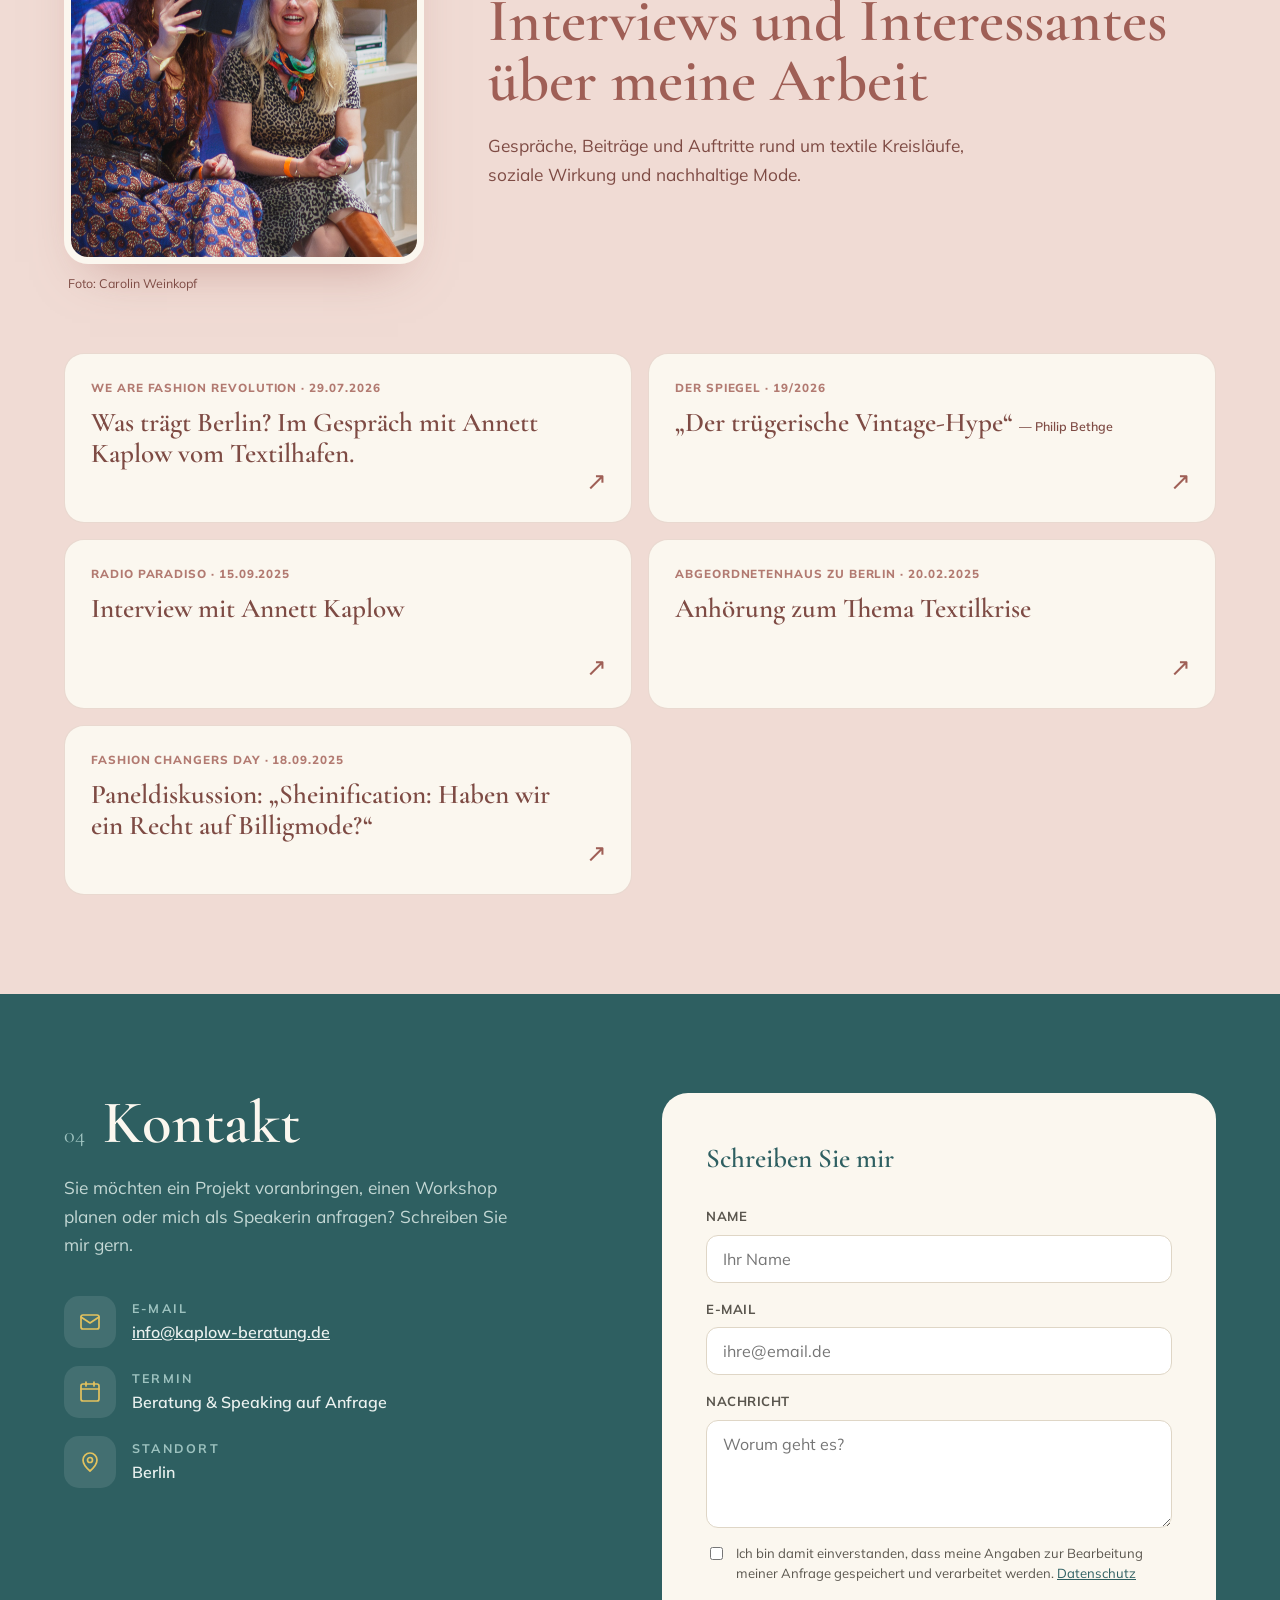
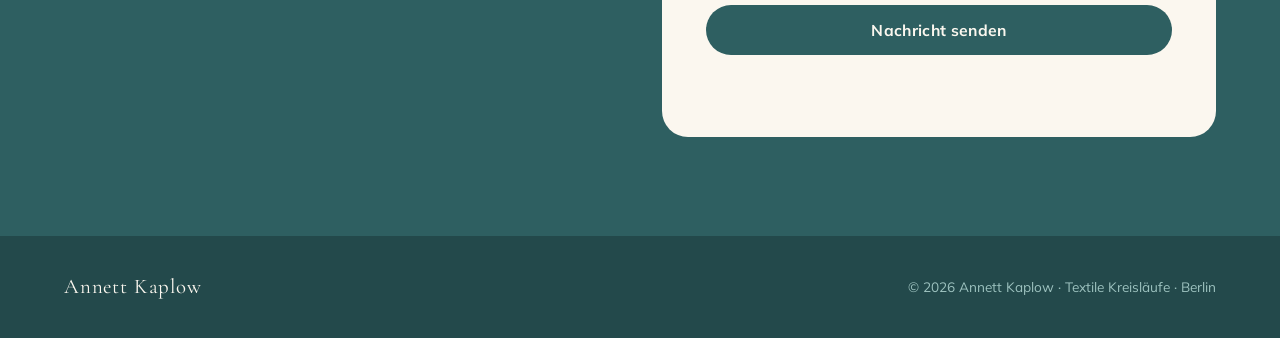
==== commit 276c234c: "Updated mail address" ====
--- a/index.html
+++ b/index.html
@@ -225,7 +225,7 @@
             <span class="kontakt-icon">
               <svg width="24" height="24" viewBox="0 0 24 24" fill="none" stroke="currentColor" stroke-width="1.7" stroke-linecap="round" stroke-linejoin="round"><rect x="3" y="5" width="18" height="14" rx="2"/><path d="m3 7 9 6 9-6"/></svg>
             </span>
-            <div><div class="kontakt-label">E-Mail</div><div class="kontakt-value"><a href="mailto:annett.kaplow@posteo.de">annett.kaplow@posteo.de</a></div></div>
+            <div><div class="kontakt-label">E-Mail</div><div class="kontakt-value"><a href="mailto:info@kaplow-beratung.de">info@kaplow-beratung.de</a></div></div>
           </li>
           <li class="kontakt-item">
             <span class="kontakt-icon">
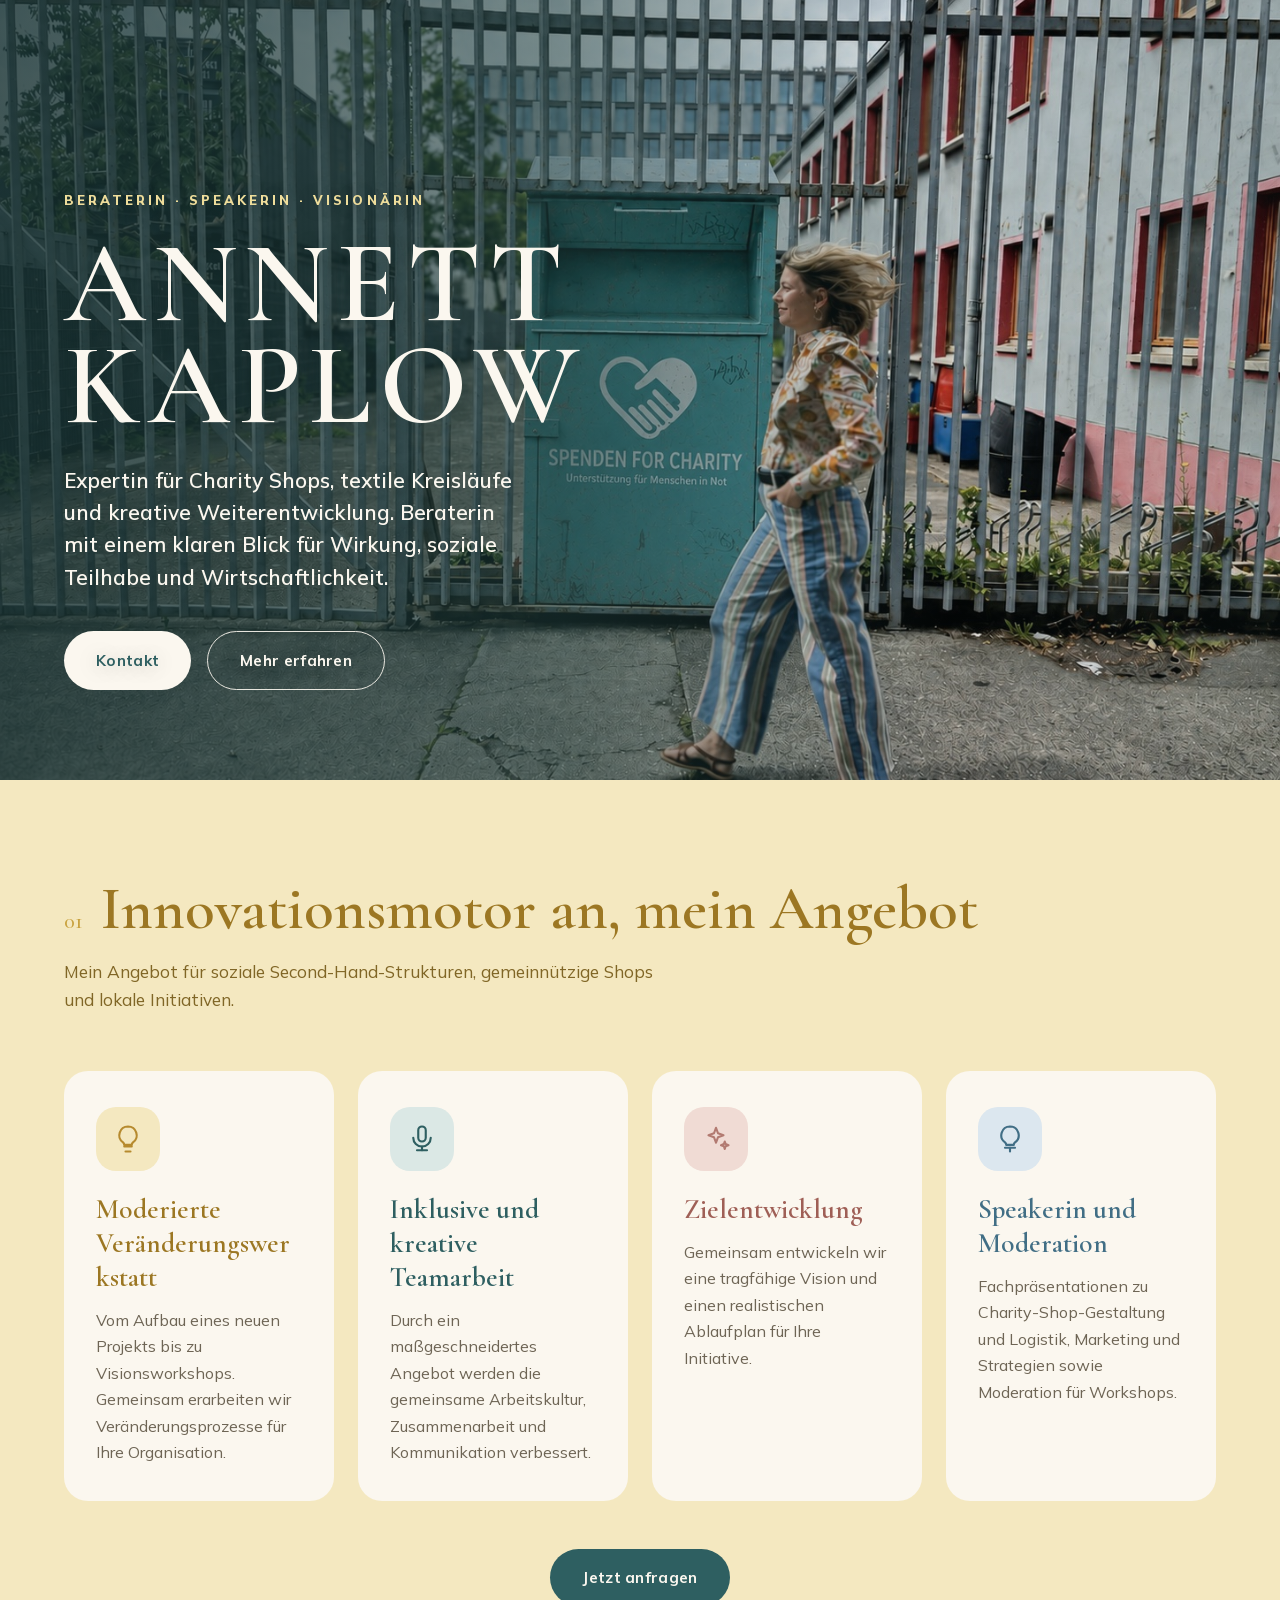
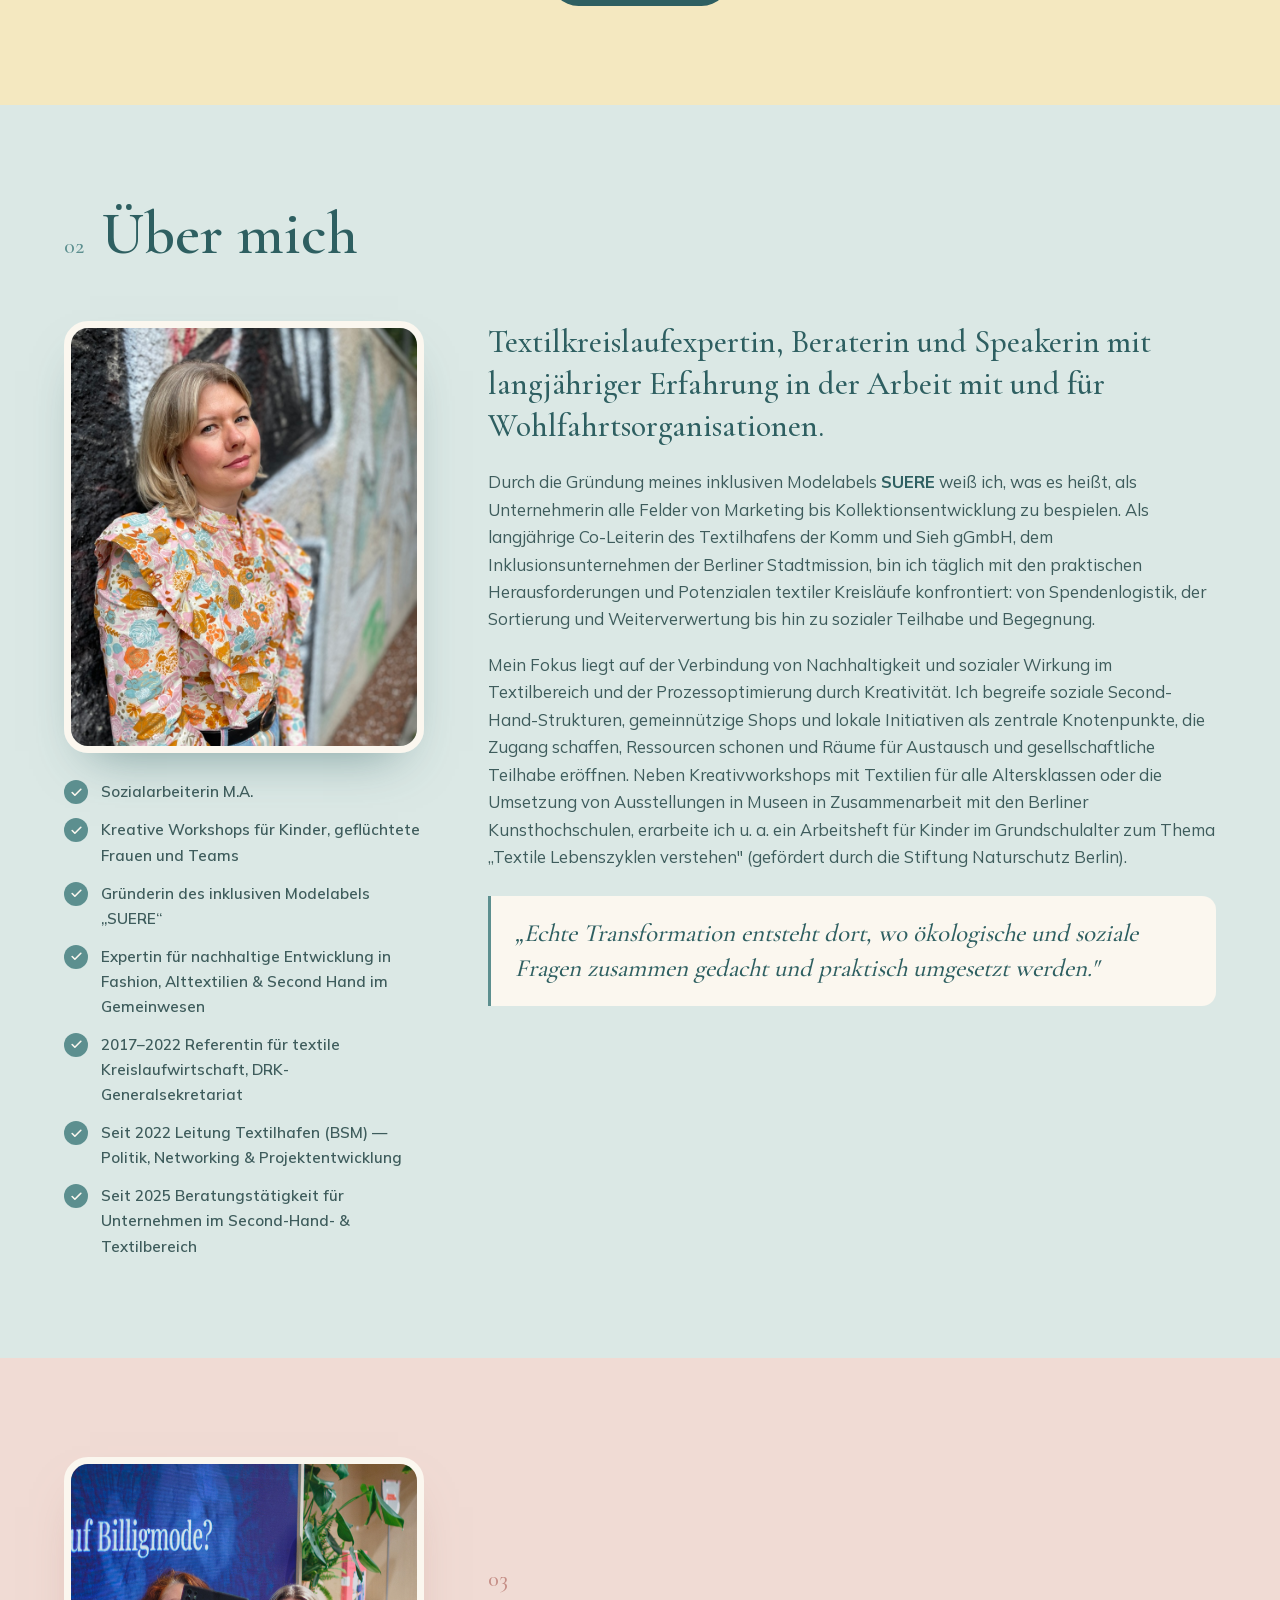
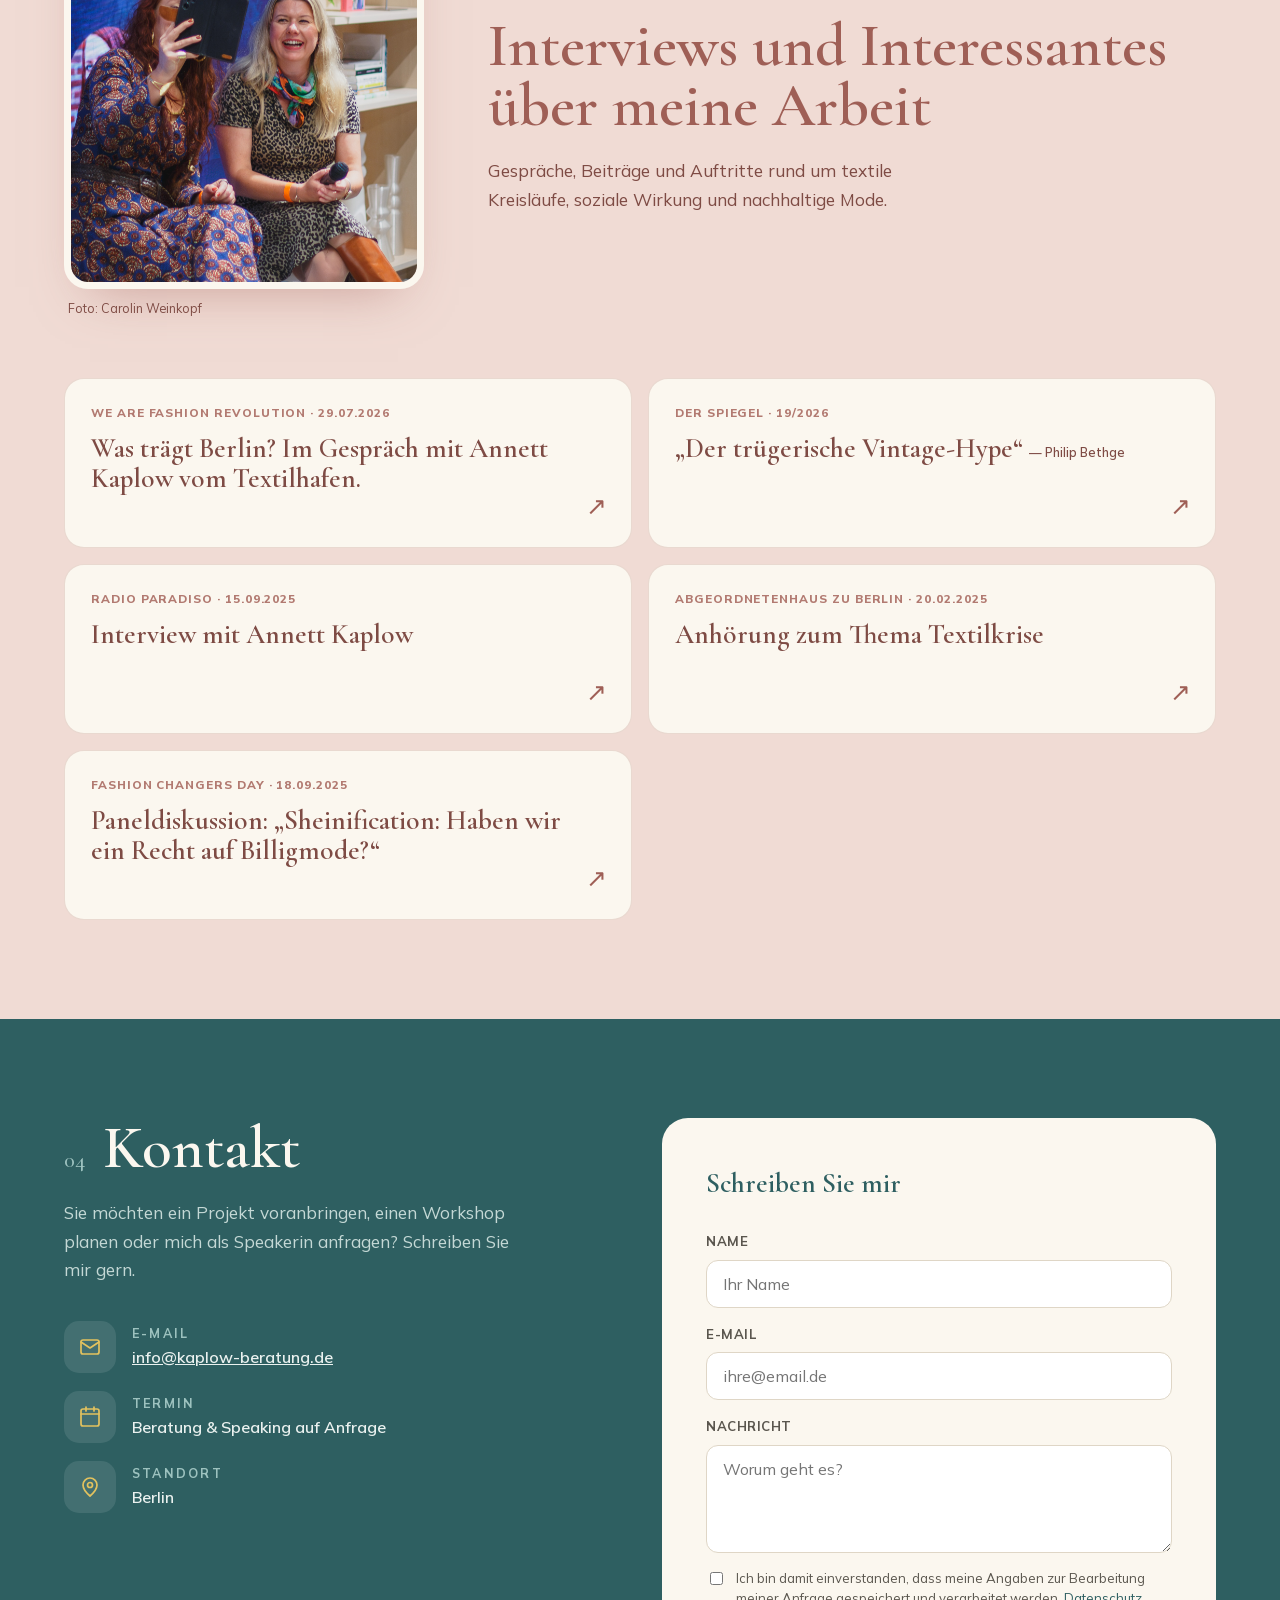
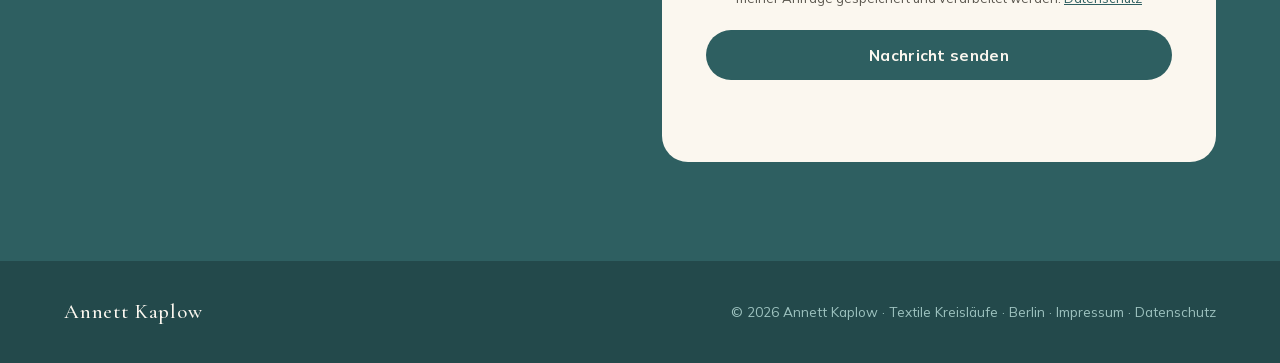
==== commit 6f6a0b74: "Restructure site, add Impressum/Datenschutz, SEO, readable CSS - Move styles to css/, script to js/," ====
--- a/index.html
+++ b/index.html
@@ -3,17 +3,109 @@
 <head>
 <meta charset="utf-8">
 <meta name="viewport" content="width=device-width, initial-scale=1">
-<title>Annett Kaplow — Beraterin für textile Kreisläufe</title>
-<link rel="preconnect" href="https://fonts.googleapis.com">
-<link rel="preconnect" href="https://fonts.gstatic.com" crossorigin>
-<link href="https://fonts.googleapis.com/css2?family=Cormorant+Garamond:wght@500;600;700&amp;family=Mulish:wght@400;500;600;700;800&amp;display=swap" rel="stylesheet">
-<link rel="stylesheet" href="style.css">
+<title>Annett Kaplow – Charity-Shop-Beratung &amp; textile Kreislaufwirtschaft Berlin</title>
+<meta name="description" content="Annett Kaplow berät Charity Shops und soziale Second-Hand-Initiativen in Berlin: Workshops, Teamentwicklung und Expertise in textiler Kreislaufwirtschaft.">
+<meta name="author" content="Annett Kaplow">
+<meta name="robots" content="index, follow">
+<meta name="theme-color" content="#2E5F61">
+<link rel="canonical" href="https://kaplow-beratung.de/">
+<meta property="og:type" content="website">
+<meta property="og:locale" content="de_DE">
+<meta property="og:site_name" content="Annett Kaplow">
+<meta property="og:title" content="Annett Kaplow – Beraterin für textile Kreisläufe">
+<meta property="og:description" content="Charity-Shop-Beratung, Workshops und Teamentwicklung für soziale Second-Hand-Strukturen und Initiativen in Berlin.">
+<meta property="og:url" content="https://kaplow-beratung.de/">
+<meta property="og:image" content="https://kaplow-beratung.de/assets/images/og-image.jpg">
+<meta property="og:image:width" content="1200">
+<meta property="og:image:height" content="630">
+<meta property="og:image:alt" content="Annett Kaplow geht an einem Kleiderspenden-Container vorbei">
+<meta name="twitter:card" content="summary_large_image">
+<meta name="twitter:title" content="Annett Kaplow – Beraterin für textile Kreisläufe">
+<meta name="twitter:description" content="Charity-Shop-Beratung, Workshops und Teamentwicklung für soziale Second-Hand-Strukturen und Initiativen in Berlin.">
+<meta name="twitter:image" content="https://kaplow-beratung.de/assets/images/og-image.jpg">
+<link rel="icon" href="favicon.svg" type="image/svg+xml">
+<link rel="apple-touch-icon" href="apple-touch-icon.png">
+<link rel="preload" href="assets/fonts/mulish-latin.woff2" as="font" type="font/woff2" crossorigin>
+<link rel="preload" href="assets/fonts/cormorant-garamond-latin.woff2" as="font" type="font/woff2" crossorigin>
+<link rel="stylesheet" href="css/style.css">
+<script type="application/ld+json">
+{
+  "@context": "https://schema.org",
+  "@graph": [
+    {
+      "@type": "WebSite",
+      "@id": "https://kaplow-beratung.de/#website",
+      "url": "https://kaplow-beratung.de/",
+      "name": "Annett Kaplow",
+      "inLanguage": "de-DE",
+      "publisher": { "@id": "https://kaplow-beratung.de/#person" }
+    },
+    {
+      "@type": "Person",
+      "@id": "https://kaplow-beratung.de/#person",
+      "name": "Annett Kaplow",
+      "jobTitle": "Beraterin für textile Kreisläufe",
+      "description": "Textilkreislaufexpertin, Beraterin und Speakerin mit langjähriger Erfahrung in der Arbeit mit und für Wohlfahrtsorganisationen.",
+      "url": "https://kaplow-beratung.de/",
+      "image": "https://kaplow-beratung.de/assets/images/annett-portrait-wand.jpg",
+      "email": "mailto:info@kaplow-beratung.de",
+      "address": {
+        "@type": "PostalAddress",
+        "addressLocality": "Berlin",
+        "addressCountry": "DE"
+      },
+      "knowsAbout": [
+        "Charity Shops",
+        "Textile Kreislaufwirtschaft",
+        "Second Hand",
+        "Alttextilien",
+        "Nachhaltige Mode",
+        "Workshops",
+        "Teamentwicklung"
+      ],
+      "sameAs": [
+        "https://www.linkedin.com/in/annett-kaplow-62aa461b9"
+      ]
+    },
+    {
+      "@type": "ProfessionalService",
+      "@id": "https://kaplow-beratung.de/#service",
+      "name": "Annett Kaplow – Beratung für textile Kreisläufe",
+      "url": "https://kaplow-beratung.de/",
+      "image": "https://kaplow-beratung.de/assets/images/og-image.jpg",
+      "email": "info@kaplow-beratung.de",
+      "telephone": "+49 176 70470427",
+      "address": {
+        "@type": "PostalAddress",
+        "streetAddress": "Jagowstr. 30",
+        "postalCode": "10555",
+        "addressLocality": "Berlin",
+        "addressCountry": "DE"
+      },
+      "areaServed": [
+        { "@type": "City", "name": "Berlin" },
+        { "@type": "Country", "name": "Deutschland" }
+      ],
+      "founder": { "@id": "https://kaplow-beratung.de/#person" },
+      "hasOfferCatalog": {
+        "@type": "OfferCatalog",
+        "name": "Angebot",
+        "itemListElement": [
+          { "@type": "Offer", "itemOffered": { "@type": "Service", "name": "Moderierte Veränderungswerkstatt", "description": "Vom Aufbau eines neuen Projekts bis zu Visionsworkshops: Veränderungsprozesse für Organisationen." } },
+          { "@type": "Offer", "itemOffered": { "@type": "Service", "name": "Inklusive und kreative Teamarbeit", "description": "Maßgeschneiderte Angebote für Arbeitskultur, Zusammenarbeit und Kommunikation im Team." } },
+          { "@type": "Offer", "itemOffered": { "@type": "Service", "name": "Zielentwicklung", "description": "Tragfähige Vision und realistischer Ablaufplan für Initiativen." } },
+          { "@type": "Offer", "itemOffered": { "@type": "Service", "name": "Speakerin und Moderation", "description": "Fachpräsentationen zu Charity-Shop-Gestaltung, Logistik, Marketing und Strategien sowie Workshop-Moderation." } }
+        ]
+      }
+    }
+  ]
+}
+</script>
 </head>
 <body>
 
 <div class="page">
 
-  <!-- ===== SCROLL NAV ===== -->
   <nav class="nav">
     <a href="#top" class="nav-brand">Annett Kaplow</a>
     <button type="button" class="nav-toggle" aria-expanded="false" aria-controls="nav-links" aria-label="Menü öffnen">
@@ -31,9 +123,8 @@
 
   <span id="top"></span>
 
-  <!-- ===== HERO ===== -->
   <section class="hero">
-    <img src="assets/annett-drk-spenden.png" alt="Annett Kaplow im Textilhafen" class="hero-image">
+    <img src="assets/images/annett-textilhafen.jpg" alt="Annett Kaplow geht an einem Kleiderspenden-Container vorbei" class="hero-image" width="1448" height="1086" fetchpriority="high">
     <div class="hero-shade"></div>
     <div class="hero-inner container">
       <div class="hero-text">
@@ -48,7 +139,6 @@
     </div>
   </section>
 
-  <!-- ===== ANGEBOT ===== -->
   <section id="hilfe" class="hilfe section-pad">
     <div class="container">
       <div class="section-head">
@@ -92,7 +182,6 @@
     </div>
   </section>
 
-  <!-- ===== ÜBER MICH ===== -->
   <section id="ueber-mich" class="about section-pad">
     <div class="container">
       <div class="section-head">
@@ -102,7 +191,7 @@
       <div class="about-cols">
         <div class="about-media-col">
           <div class="about-photo">
-            <img src="assets/Annett Portrait_Wand_2.jpg" alt="Annett Kaplow" class="media-cover">
+            <img src="assets/images/annett-portrait-wand.jpg" alt="Porträt von Annett Kaplow, Beraterin für textile Kreisläufe" class="media-cover" width="810" height="1080" loading="lazy" decoding="async">
           </div>
           <ul class="cred-list">
             <li class="cred-item">
@@ -145,7 +234,7 @@
               <span class="cred-check">
                 <svg width="13" height="13" viewBox="0 0 24 24" fill="none" stroke="currentColor" stroke-width="3" stroke-linecap="round" stroke-linejoin="round"><path d="M20 6 9 17l-5-5"/></svg>
               </span>
-          <span>Seit 2025 Beratungstätigkeit für Unternehmen im Second-Hand- &amp; Textilbereich</span>
+              <span>Seit 2025 Beratungstätigkeit für Unternehmen im Second-Hand- &amp; Textilbereich</span>
             </li>
           </ul>
         </div>
@@ -163,13 +252,12 @@
     </div>
   </section>
 
-  <!-- ===== PRESSE ===== -->
   <section id="interviews" class="press section-pad">
     <div class="container">
       <div class="press-intro">
         <figure class="press-media">
           <div class="press-photo">
-            <img src="assets/Carolin-Weinkopf.jpg" alt="Annett Kaplow" class="media-cover">
+            <img src="assets/images/carolin-weinkopf.jpg" alt="Annett Kaplow im Porträt, fotografiert von Carolin Weinkopf" class="media-cover" width="1333" height="2000" loading="lazy" decoding="async">
           </div>
           <figcaption>Foto: Carolin Weinkopf</figcaption>
         </figure>
@@ -211,7 +299,6 @@
     </div>
   </section>
 
-  <!-- ===== KONTAKT ===== -->
   <section id="kontakt" class="kontakt section-pad">
     <div class="container kontakt-inner">
       <div class="kontakt-info">
@@ -260,7 +347,7 @@
           </label>
           <label class="form-consent">
             <input type="checkbox" name="consent" required>
-            <span>Ich bin damit einverstanden, dass meine Angaben zur Bearbeitung meiner Anfrage gespeichert und verarbeitet werden. <a href="#datenschutz">Datenschutz</a></span>
+            <span>Ich bin damit einverstanden, dass meine Angaben zur Bearbeitung meiner Anfrage gespeichert und verarbeitet werden. <a href="datenschutz.html">Datenschutz</a></span>
           </label>
           <button type="submit" class="form-submit">Nachricht senden</button>
           <p class="form-status" role="status" aria-live="polite"></p>
@@ -269,14 +356,13 @@
     </div>
   </section>
 
-  <!-- ===== FOOTER ===== -->
   <footer class="footer">
     <span class="footer-brand">Annett Kaplow</span>
-    <span class="footer-copy">© 2026 Annett Kaplow · Textile Kreisläufe · Berlin</span>
+    <span class="footer-copy">© 2026 Annett Kaplow · Textile Kreisläufe · Berlin · <a href="impressum.html">Impressum</a> · <a href="datenschutz.html">Datenschutz</a></span>
   </footer>
 
 </div>
 
-<script src="script.js"></script>
+<script src="js/script.js"></script>
 </body>
 </html>
--- a/css/style.css
+++ b/css/style.css
@@ -0,0 +1,1097 @@
+@font-face {
+  font-family: 'Cormorant Garamond';
+  font-style: normal;
+  font-weight: 500 700;
+  font-display: swap;
+  src: url('../assets/fonts/cormorant-garamond-latin.woff2') format('woff2');
+}
+
+@font-face {
+  font-family: 'Mulish';
+  font-style: normal;
+  font-weight: 400 800;
+  font-display: swap;
+  src: url('../assets/fonts/mulish-latin.woff2') format('woff2');
+}
+
+:root {
+  --font-serif: 'Cormorant Garamond', serif;
+  --font-sans: 'Mulish', system-ui, sans-serif;
+
+  --color-cream: #FBF7EF;
+  --color-ink: #2C2A26;
+  --color-muted: #5A564E;
+  --color-white: #fff;
+
+  --color-teal: #2E5F61;
+  --color-teal-dark: #23494b;
+  --color-teal-mid: #5C8F8F;
+  --color-teal-soft: #9DC2BF;
+  --color-teal-text: #3E5C5C;
+  --color-teal-bg: #DBE8E5;
+
+  --color-gold-bg: #F4E8C0;
+  --color-gold-light: #EFDD9B;
+  --color-gold-accent: #C9A23F;
+  --color-gold-icon: #B68A2E;
+  --color-gold: #9C7723;
+  --color-gold-text: #806626;
+
+  --color-rose-bg: #F0DBD4;
+  --color-rose-accent: #C58E86;
+  --color-rose-soft: #B27A71;
+  --color-rose: #9F5F56;
+  --color-rose-text: #7E4B44;
+
+  --color-blue-bg: #DCE7EF;
+  --color-blue: #416E85;
+
+  --color-card-text: #6E6555;
+  --color-border: #DFD6C6;
+  --color-error: #B23A2E;
+
+  --space-side: clamp(22px, 5vw, 64px);
+  --radius-pill: 999px;
+}
+
+* {
+  box-sizing: border-box;
+}
+
+html,
+body {
+  margin: 0;
+  padding: 0;
+}
+
+html {
+  scroll-behavior: smooth;
+  scroll-padding-top: 92px;
+}
+
+body {
+  background: var(--color-cream);
+  color: var(--color-ink);
+  font-family: var(--font-sans);
+  -webkit-font-smoothing: antialiased;
+  line-height: 1.65;
+}
+
+img {
+  display: block;
+  max-width: 100%;
+}
+
+a {
+  color: inherit;
+}
+
+input,
+textarea,
+button {
+  font-family: inherit;
+}
+
+[data-noscroll] {
+  scrollbar-width: none;
+}
+
+[data-noscroll]::-webkit-scrollbar {
+  display: none;
+}
+
+.page {
+  overflow-x: hidden;
+  width: 100%;
+}
+
+.container {
+  max-width: 1180px;
+  margin: 0 auto;
+}
+
+.section-pad {
+  padding: clamp(72px, 11vh, 128px) var(--space-side);
+}
+
+.media-cover {
+  width: 100%;
+  height: 100%;
+  object-fit: cover;
+}
+
+.accent-teal {
+  color: var(--color-teal);
+}
+
+.section-head {
+  display: flex;
+  align-items: baseline;
+  gap: 18px;
+  flex-wrap: wrap;
+}
+
+.section-num {
+  font-family: var(--font-serif);
+  font-size: 1.4rem;
+}
+
+.section-title {
+  margin: 0;
+  font-family: var(--font-serif);
+  font-weight: 600;
+  font-size: clamp(2.3rem, 5.5vw, 3.8rem);
+  line-height: 1;
+}
+
+.btn-primary,
+.btn-secondary {
+  display: inline-flex;
+  align-items: center;
+  gap: 10px;
+  padding: 16px 32px;
+  border-radius: var(--radius-pill);
+  font-weight: 700;
+  font-size: 0.95rem;
+  letter-spacing: 0.02em;
+  text-decoration: none;
+}
+
+.btn-primary {
+  background: var(--color-teal);
+  color: var(--color-cream);
+  transition: transform .2s ease, background .2s ease;
+}
+
+.btn-primary:hover {
+  background: var(--color-teal-dark);
+  transform: translateY(-2px);
+}
+
+.btn-secondary {
+  background: transparent;
+  color: var(--color-teal);
+  border: 1.6px solid var(--color-teal);
+  transition: all .2s ease;
+}
+
+.btn-secondary:hover {
+  background: var(--color-teal);
+  color: var(--color-cream);
+}
+
+.nav {
+  position: fixed;
+  top: 0;
+  left: 0;
+  right: 0;
+  z-index: 70;
+  display: flex;
+  align-items: center;
+  gap: 16px;
+  padding: 12px clamp(18px, 5vw, 48px);
+  background: rgba(251, 247, 239, 0.88);
+  backdrop-filter: blur(12px);
+  -webkit-backdrop-filter: blur(12px);
+  border-bottom: 1px solid rgba(46, 95, 97, 0.12);
+  transition: opacity .35s ease, transform .35s ease;
+  opacity: 0;
+  transform: translateY(-100%);
+  pointer-events: none;
+}
+
+.nav--visible {
+  opacity: 1;
+  transform: translateY(0);
+  pointer-events: auto;
+}
+
+.nav--static {
+  justify-content: space-between;
+}
+
+.nav-brand {
+  font-family: var(--font-serif);
+  font-size: 1.35rem;
+  font-weight: 600;
+  letter-spacing: 0.04em;
+  color: var(--color-teal);
+  text-decoration: none;
+  flex-shrink: 0;
+}
+
+.nav-links {
+  display: flex;
+  gap: clamp(14px, 2vw, 30px);
+  align-items: center;
+  overflow-x: auto;
+  flex: 1;
+  justify-content: center;
+  min-width: 0;
+  padding: 0 12px;
+}
+
+.nav-link {
+  text-decoration: none;
+  color: var(--color-muted);
+  font-weight: 600;
+  font-size: 0.9rem;
+  white-space: nowrap;
+}
+
+.nav-link:hover {
+  color: var(--color-teal);
+}
+
+.nav-cta {
+  flex-shrink: 0;
+  display: inline-flex;
+  align-items: center;
+  padding: 11px 22px;
+  border-radius: var(--radius-pill);
+  background: var(--color-teal);
+  color: var(--color-cream);
+  font-weight: 700;
+  font-size: 0.85rem;
+  text-decoration: none;
+  letter-spacing: 0.02em;
+  transition: background .2s ease;
+}
+
+.nav-cta:hover {
+  background: var(--color-teal-dark);
+}
+
+.nav-toggle {
+  display: none;
+  flex-shrink: 0;
+  margin-left: auto;
+  flex-direction: column;
+  justify-content: center;
+  gap: 5px;
+  width: 44px;
+  height: 40px;
+  padding: 8px 9px;
+  border: none;
+  background: transparent;
+  cursor: pointer;
+  border-radius: 10px;
+}
+
+.nav-toggle-bar {
+  display: block;
+  width: 24px;
+  height: 2px;
+  border-radius: 2px;
+  background: var(--color-teal);
+  transition: transform .3s ease, opacity .2s ease;
+}
+
+.nav--open .nav-toggle-bar:nth-child(1) {
+  transform: translateY(7px) rotate(45deg);
+}
+
+.nav--open .nav-toggle-bar:nth-child(2) {
+  opacity: 0;
+}
+
+.nav--open .nav-toggle-bar:nth-child(3) {
+  transform: translateY(-7px) rotate(-45deg);
+}
+
+.hero {
+  position: relative;
+  min-height: min(780px, 100svh);
+  overflow: hidden;
+  display: flex;
+  align-items: flex-end;
+  padding: clamp(130px, 17vh, 190px) var(--space-side) clamp(74px, 10vh, 120px);
+  background: var(--color-teal);
+  isolation: isolate;
+}
+
+.hero-image {
+  position: absolute;
+  inset: 0;
+  z-index: -3;
+  width: 100%;
+  height: 100%;
+  object-fit: cover;
+  object-position: center 49%;
+}
+
+.hero-shade {
+  position: absolute;
+  inset: 0;
+  z-index: -2;
+  background: linear-gradient(90deg, rgba(24, 50, 50, .82) 0%, rgba(31, 61, 60, .59) 44%, rgba(31, 61, 60, .09) 74%, rgba(31, 61, 60, .16) 100%);
+}
+
+.hero-inner {
+  width: 100%;
+  position: relative;
+  z-index: 1;
+}
+
+.hero-text {
+  max-width: 650px;
+  color: var(--color-cream);
+  text-shadow: 0 2px 20px rgba(22, 42, 41, .28);
+}
+
+.hero-eyebrow {
+  margin: 0 0 22px;
+  text-transform: uppercase;
+  letter-spacing: 0.23em;
+  font-size: 0.82rem;
+  font-weight: 800;
+  color: var(--color-gold-light);
+}
+
+.hero-title {
+  margin: 0;
+  font-family: var(--font-serif);
+  font-weight: 600;
+  text-transform: uppercase;
+  letter-spacing: 0.07em;
+  line-height: .88;
+  font-size: clamp(3.5rem, 9vw, 7.4rem);
+  color: var(--color-cream);
+}
+
+.hero-lead {
+  margin: 28px 0 0;
+  max-width: 38ch;
+  font-size: clamp(1.05rem, 2vw, 1.3rem);
+  font-weight: 600;
+  line-height: 1.55;
+}
+
+.hero-actions {
+  display: flex;
+  flex-wrap: wrap;
+  gap: 16px;
+  margin-top: 38px;
+}
+
+.hero .btn-primary {
+  background: var(--color-cream);
+  color: var(--color-teal);
+}
+
+.hero .btn-primary:hover {
+  background: var(--color-gold-light);
+}
+
+.hero .btn-secondary {
+  color: var(--color-cream);
+  border-color: rgba(251, 247, 239, .9);
+}
+
+.hero .btn-secondary:hover {
+  background: var(--color-cream);
+  color: var(--color-teal);
+}
+
+.hilfe {
+  background: var(--color-gold-bg);
+}
+
+.hilfe .section-head {
+  margin-bottom: 18px;
+}
+
+.hilfe .section-num {
+  color: var(--color-gold-accent);
+}
+
+.hilfe .section-title {
+  color: var(--color-gold);
+}
+
+.hilfe-lead {
+  margin: 0 0 clamp(40px, 5vw, 56px);
+  color: var(--color-gold-text);
+  font-size: 1.08rem;
+  max-width: 60ch;
+}
+
+.hilfe-grid {
+  display: grid;
+  grid-template-columns: repeat(auto-fit, minmax(260px, 1fr));
+  gap: 24px;
+}
+
+.hilfe-card {
+  background: var(--color-cream);
+  border-radius: 24px;
+  padding: 36px 32px;
+  display: flex;
+  flex-direction: column;
+}
+
+.hilfe-icon {
+  display: inline-flex;
+  align-items: center;
+  justify-content: center;
+  width: 64px;
+  height: 64px;
+  border-radius: 20px;
+  margin-bottom: 22px;
+}
+
+.hilfe-icon--gold {
+  background: var(--color-gold-bg);
+  color: var(--color-gold-icon);
+}
+
+.hilfe-icon--teal {
+  background: var(--color-teal-bg);
+  color: var(--color-teal);
+}
+
+.hilfe-icon--rose {
+  background: var(--color-rose-bg);
+  color: var(--color-rose-soft);
+}
+
+.hilfe-icon--blue {
+  background: var(--color-blue-bg);
+  color: var(--color-blue);
+}
+
+.hilfe-card-title {
+  margin: 0 0 12px;
+  font-family: var(--font-serif);
+  font-size: clamp(1.4rem, 2.2vw, 1.7rem);
+  line-height: 1.25;
+  font-weight: 600;
+  hyphens: auto;
+  -webkit-hyphens: auto;
+  overflow-wrap: break-word;
+}
+
+.hilfe-card-title--gold {
+  color: var(--color-gold);
+}
+
+.hilfe-card-title--teal {
+  color: var(--color-teal);
+}
+
+.hilfe-card-title--rose {
+  color: var(--color-rose);
+}
+
+.hilfe-card-title--blue {
+  color: var(--color-blue);
+}
+
+.hilfe-card-text {
+  margin: 0;
+  color: var(--color-card-text);
+  font-size: 1rem;
+}
+
+.hilfe-cta {
+  display: flex;
+  justify-content: center;
+  margin-top: 48px;
+}
+
+.about {
+  background: var(--color-teal-bg);
+}
+
+.about .section-head {
+  margin-bottom: clamp(36px, 5vw, 56px);
+}
+
+.about .section-num {
+  color: var(--color-teal-mid);
+}
+
+.about .section-title {
+  color: var(--color-teal);
+}
+
+.about-cols {
+  display: flex;
+  flex-wrap: wrap;
+  gap: clamp(36px, 5vw, 64px);
+  align-items: flex-start;
+}
+
+.about-media-col {
+  flex: 0 1 360px;
+  min-width: 260px;
+  position: relative;
+}
+
+.about-photo {
+  aspect-ratio: 3 / 3.6;
+  border-radius: 24px;
+  overflow: hidden;
+  box-shadow: 0 24px 50px -26px rgba(46, 95, 97, 0.6);
+  border: 7px solid var(--color-cream);
+}
+
+.cred-list {
+  list-style: none;
+  margin: 26px 0 0;
+  padding: 0;
+  display: flex;
+  flex-direction: column;
+  gap: 13px;
+}
+
+.cred-item {
+  display: flex;
+  gap: 13px;
+  align-items: flex-start;
+  font-size: 0.95rem;
+  color: var(--color-teal-text);
+  font-weight: 600;
+}
+
+.cred-check {
+  flex-shrink: 0;
+  display: inline-flex;
+  align-items: center;
+  justify-content: center;
+  width: 24px;
+  height: 24px;
+  border-radius: 50%;
+  background: var(--color-teal-mid);
+  color: var(--color-cream);
+  margin-top: 1px;
+}
+
+.about-text {
+  flex: 1 1 420px;
+  min-width: 300px;
+}
+
+.about-lead {
+  margin: 0 0 22px;
+  font-family: var(--font-serif);
+  font-size: clamp(1.5rem, 3vw, 2rem);
+  line-height: 1.3;
+  color: var(--color-teal);
+  font-weight: 500;
+}
+
+.about-body {
+  margin: 0 0 18px;
+  color: var(--color-teal-text);
+  font-size: 1.04rem;
+}
+
+.about-quote {
+  margin: 26px 0 0;
+  padding: 20px 24px;
+  border-left: 3px solid var(--color-teal-mid);
+  background: var(--color-cream);
+  border-radius: 0 14px 14px 0;
+  font-family: var(--font-serif);
+  font-size: clamp(1.2rem, 2.4vw, 1.55rem);
+  font-style: italic;
+  line-height: 1.4;
+  color: var(--color-teal);
+}
+
+.press {
+  background: var(--color-rose-bg);
+}
+
+.press-intro {
+  display: flex;
+  flex-wrap: wrap;
+  gap: clamp(36px, 5vw, 64px);
+  align-items: center;
+}
+
+.press-media {
+  flex: 0 1 360px;
+  min-width: 280px;
+  margin: 0;
+}
+
+.press-photo {
+  aspect-ratio: 4 / 4.8;
+  border-radius: 24px;
+  overflow: hidden;
+  box-shadow: 0 24px 50px -26px rgba(178, 122, 113, .65);
+  border: 7px solid var(--color-cream);
+}
+
+.press-media figcaption {
+  margin: 9px 4px 0;
+  font-size: .78rem;
+  color: var(--color-rose-text);
+}
+
+.press-text {
+  flex: 1 1 380px;
+  min-width: 300px;
+}
+
+.press .section-head {
+  margin-bottom: 20px;
+}
+
+.press .section-num {
+  color: var(--color-rose-accent);
+}
+
+.press .section-title {
+  color: var(--color-rose);
+}
+
+.press-text p {
+  max-width: 48ch;
+  margin: 0;
+  color: var(--color-rose-text);
+  font-size: 1.08rem;
+}
+
+.press-list {
+  display: grid;
+  grid-template-columns: repeat(2, minmax(0, 1fr));
+  gap: 16px;
+  margin-top: clamp(40px, 5vw, 60px);
+}
+
+.press-item {
+  position: relative;
+  min-height: 170px;
+  display: flex;
+  flex-direction: column;
+  gap: 12px;
+  padding: 26px 58px 26px 26px;
+  border: 1px solid rgba(159, 95, 86, .2);
+  border-radius: 20px;
+  background: var(--color-cream);
+  color: var(--color-rose-text);
+  text-decoration: none;
+  transition: transform .2s ease, box-shadow .2s ease, background .2s ease;
+}
+
+.press-item:hover {
+  transform: translateY(-3px);
+  box-shadow: 0 18px 34px -24px rgba(126, 75, 68, .8);
+  background: #fffdfa;
+}
+
+.press-source {
+  color: var(--color-rose-soft);
+  font-size: .73rem;
+  line-height: 1.4;
+  font-weight: 800;
+  letter-spacing: .08em;
+  text-transform: uppercase;
+}
+
+.press-title {
+  font-family: var(--font-serif);
+  font-size: clamp(1.35rem, 2.2vw, 1.7rem);
+  line-height: 1.12;
+  font-weight: 600;
+}
+
+.press-title small {
+  font-family: var(--font-sans);
+  font-size: .78rem;
+  font-weight: 600;
+}
+
+.press-arrow {
+  position: absolute;
+  right: 24px;
+  bottom: 20px;
+  color: var(--color-rose);
+  font-size: 1.55rem;
+  transition: transform .2s ease;
+}
+
+.press-item:hover .press-arrow {
+  transform: translate(3px, -3px);
+}
+
+.kontakt {
+  background: var(--color-teal);
+  color: #EAF1EF;
+}
+
+.kontakt .section-head {
+  margin-bottom: 20px;
+}
+
+.kontakt .section-num {
+  color: var(--color-teal-soft);
+}
+
+.kontakt .section-title {
+  color: var(--color-cream);
+}
+
+.kontakt-inner {
+  display: flex;
+  flex-wrap: wrap;
+  gap: clamp(40px, 5vw, 72px);
+}
+
+.kontakt-info {
+  flex: 1 1 340px;
+  min-width: 280px;
+}
+
+.kontakt-lead {
+  margin: 0 0 36px;
+  color: #C4D8D5;
+  font-size: 1.08rem;
+  max-width: 46ch;
+}
+
+.kontakt-list {
+  list-style: none;
+  margin: 0;
+  padding: 0;
+  display: flex;
+  flex-direction: column;
+  gap: 18px;
+}
+
+.kontakt-item {
+  display: flex;
+  align-items: center;
+  gap: 16px;
+}
+
+.kontakt-icon {
+  display: inline-flex;
+  align-items: center;
+  justify-content: center;
+  width: 52px;
+  height: 52px;
+  border-radius: 15px;
+  background: rgba(255, 255, 255, 0.1);
+  color: #E3C25E;
+  flex-shrink: 0;
+}
+
+.kontakt-label {
+  font-size: 0.78rem;
+  text-transform: uppercase;
+  letter-spacing: 0.18em;
+  color: var(--color-teal-soft);
+  font-weight: 700;
+}
+
+.kontakt-value {
+  font-weight: 600;
+}
+
+.kontakt-form-card {
+  flex: 1 1 360px;
+  min-width: 280px;
+  background: var(--color-cream);
+  border-radius: 26px;
+  padding: clamp(28px, 4vw, 44px);
+  color: var(--color-ink);
+}
+
+.kontakt-form-title {
+  margin: 0 0 24px;
+  font-family: var(--font-serif);
+  font-size: 1.7rem;
+  font-weight: 600;
+  color: var(--color-teal);
+}
+
+.kontakt-form {
+  display: flex;
+  flex-direction: column;
+  gap: 16px;
+}
+
+.form-label {
+  display: flex;
+  flex-direction: column;
+  gap: 7px;
+  font-size: 0.82rem;
+  font-weight: 700;
+  letter-spacing: 0.04em;
+  text-transform: uppercase;
+  color: var(--color-muted);
+}
+
+.form-input,
+.form-textarea {
+  padding: 13px 16px;
+  border-radius: 12px;
+  border: 1.5px solid var(--color-border);
+  background: var(--color-white);
+  font-size: 1rem;
+  outline: none;
+  font-weight: 400;
+  text-transform: none;
+  letter-spacing: 0;
+}
+
+.form-textarea {
+  resize: vertical;
+}
+
+.form-input:focus,
+.form-textarea:focus {
+  border-color: var(--color-teal);
+}
+
+.form-submit {
+  margin-top: 6px;
+  padding: 15px 28px;
+  border-radius: var(--radius-pill);
+  border: none;
+  background: var(--color-teal);
+  color: var(--color-cream);
+  font-weight: 700;
+  font-size: 0.98rem;
+  letter-spacing: 0.02em;
+  cursor: pointer;
+  transition: background .2s ease;
+}
+
+.form-submit:hover {
+  background: var(--color-teal-dark);
+}
+
+.form-submit:disabled {
+  opacity: .6;
+  cursor: progress;
+}
+
+.form-honeypot {
+  position: absolute;
+  left: -9999px;
+  width: 1px;
+  height: 1px;
+  opacity: 0;
+}
+
+.form-consent {
+  display: flex;
+  gap: 10px;
+  align-items: flex-start;
+  font-size: 0.82rem;
+  line-height: 1.5;
+  font-weight: 400;
+  letter-spacing: 0;
+  text-transform: none;
+  color: var(--color-muted);
+}
+
+.form-consent input {
+  margin-top: 3px;
+  flex-shrink: 0;
+  accent-color: var(--color-teal);
+}
+
+.form-consent a {
+  color: var(--color-teal);
+}
+
+.form-status {
+  margin: 4px 0 0;
+  min-height: 1.2em;
+  font-size: 0.9rem;
+  font-weight: 600;
+}
+
+.form-status--pending {
+  color: var(--color-muted);
+}
+
+.form-status--success {
+  color: var(--color-teal);
+}
+
+.form-status--error {
+  color: var(--color-error);
+}
+
+.footer {
+  background: var(--color-teal-dark);
+  color: var(--color-teal-soft);
+  padding: 34px var(--space-side);
+  display: flex;
+  flex-wrap: wrap;
+  gap: 14px;
+  align-items: center;
+  justify-content: space-between;
+}
+
+.footer-brand {
+  font-family: var(--font-serif);
+  font-size: 1.3rem;
+  color: var(--color-cream);
+  letter-spacing: 0.04em;
+}
+
+.footer-copy {
+  font-size: 0.85rem;
+}
+
+.footer-copy a {
+  text-decoration: none;
+}
+
+.footer-copy a:hover {
+  color: var(--color-cream);
+  text-decoration: underline;
+}
+
+.legal {
+  padding: clamp(120px, 18vh, 170px) var(--space-side) clamp(72px, 11vh, 128px);
+}
+
+.legal-inner {
+  max-width: 760px;
+  margin: 0 auto;
+  color: var(--color-teal-text);
+}
+
+.legal-title {
+  margin-bottom: clamp(32px, 5vw, 48px);
+  color: var(--color-teal);
+}
+
+.legal h2 {
+  margin: 40px 0 10px;
+  font-family: var(--font-serif);
+  font-size: clamp(1.4rem, 2.2vw, 1.7rem);
+  font-weight: 600;
+  line-height: 1.25;
+  color: var(--color-teal);
+}
+
+.legal h3 {
+  margin: 24px 0 6px;
+  font-size: 1rem;
+  font-weight: 700;
+  color: var(--color-teal);
+}
+
+.legal p,
+.legal address,
+.legal ul {
+  margin: 0 0 14px;
+  font-style: normal;
+}
+
+.legal ul {
+  padding-left: 1.2em;
+}
+
+.legal a {
+  color: var(--color-teal);
+  overflow-wrap: anywhere;
+}
+
+.legal-meta {
+  margin-top: 48px;
+  font-size: 0.85rem;
+  color: var(--color-muted);
+}
+
+@media (max-width: 768px) {
+  .hero {
+    min-height: 720px;
+    padding-top: 150px;
+  }
+
+  .hero-image {
+    object-position: 57% center;
+  }
+
+  .hero-shade {
+    background: linear-gradient(90deg, rgba(24, 50, 50, .83) 0%, rgba(31, 61, 60, .62) 72%, rgba(31, 61, 60, .3) 100%);
+  }
+
+  .hero-eyebrow {
+    letter-spacing: .16em;
+  }
+
+  .press-list {
+    grid-template-columns: 1fr;
+  }
+
+  .nav {
+    flex-wrap: wrap;
+    row-gap: 0;
+  }
+
+  .nav-toggle {
+    display: flex;
+  }
+
+  .nav-links,
+  .nav-cta {
+    flex-basis: 100%;
+    max-height: 0;
+    margin: 0;
+    opacity: 0;
+    overflow: hidden;
+    pointer-events: none;
+    transition: max-height .35s ease, opacity .25s ease, margin .35s ease;
+  }
+
+  .nav-links {
+    order: 3;
+    flex-direction: column;
+    align-items: stretch;
+    justify-content: flex-start;
+    gap: 0;
+    padding: 0;
+  }
+
+  .nav-cta {
+    order: 4;
+    justify-content: center;
+    width: 100%;
+  }
+
+  .nav-link {
+    padding: 13px 4px;
+    font-size: 1rem;
+    border-top: 1px solid rgba(46, 95, 97, 0.1);
+  }
+
+  .nav--open .nav-links {
+    max-height: 320px;
+    margin-top: 6px;
+    opacity: 1;
+    pointer-events: auto;
+  }
+
+  .nav--open .nav-cta {
+    max-height: 80px;
+    margin: 10px 0 4px;
+    opacity: 1;
+    pointer-events: auto;
+  }
+
+  .nav--static {
+    flex-wrap: nowrap;
+  }
+
+  .nav--static .nav-cta {
+    flex-basis: auto;
+    order: 0;
+    width: auto;
+    max-height: none;
+    opacity: 1;
+    overflow: visible;
+    pointer-events: auto;
+  }
+}
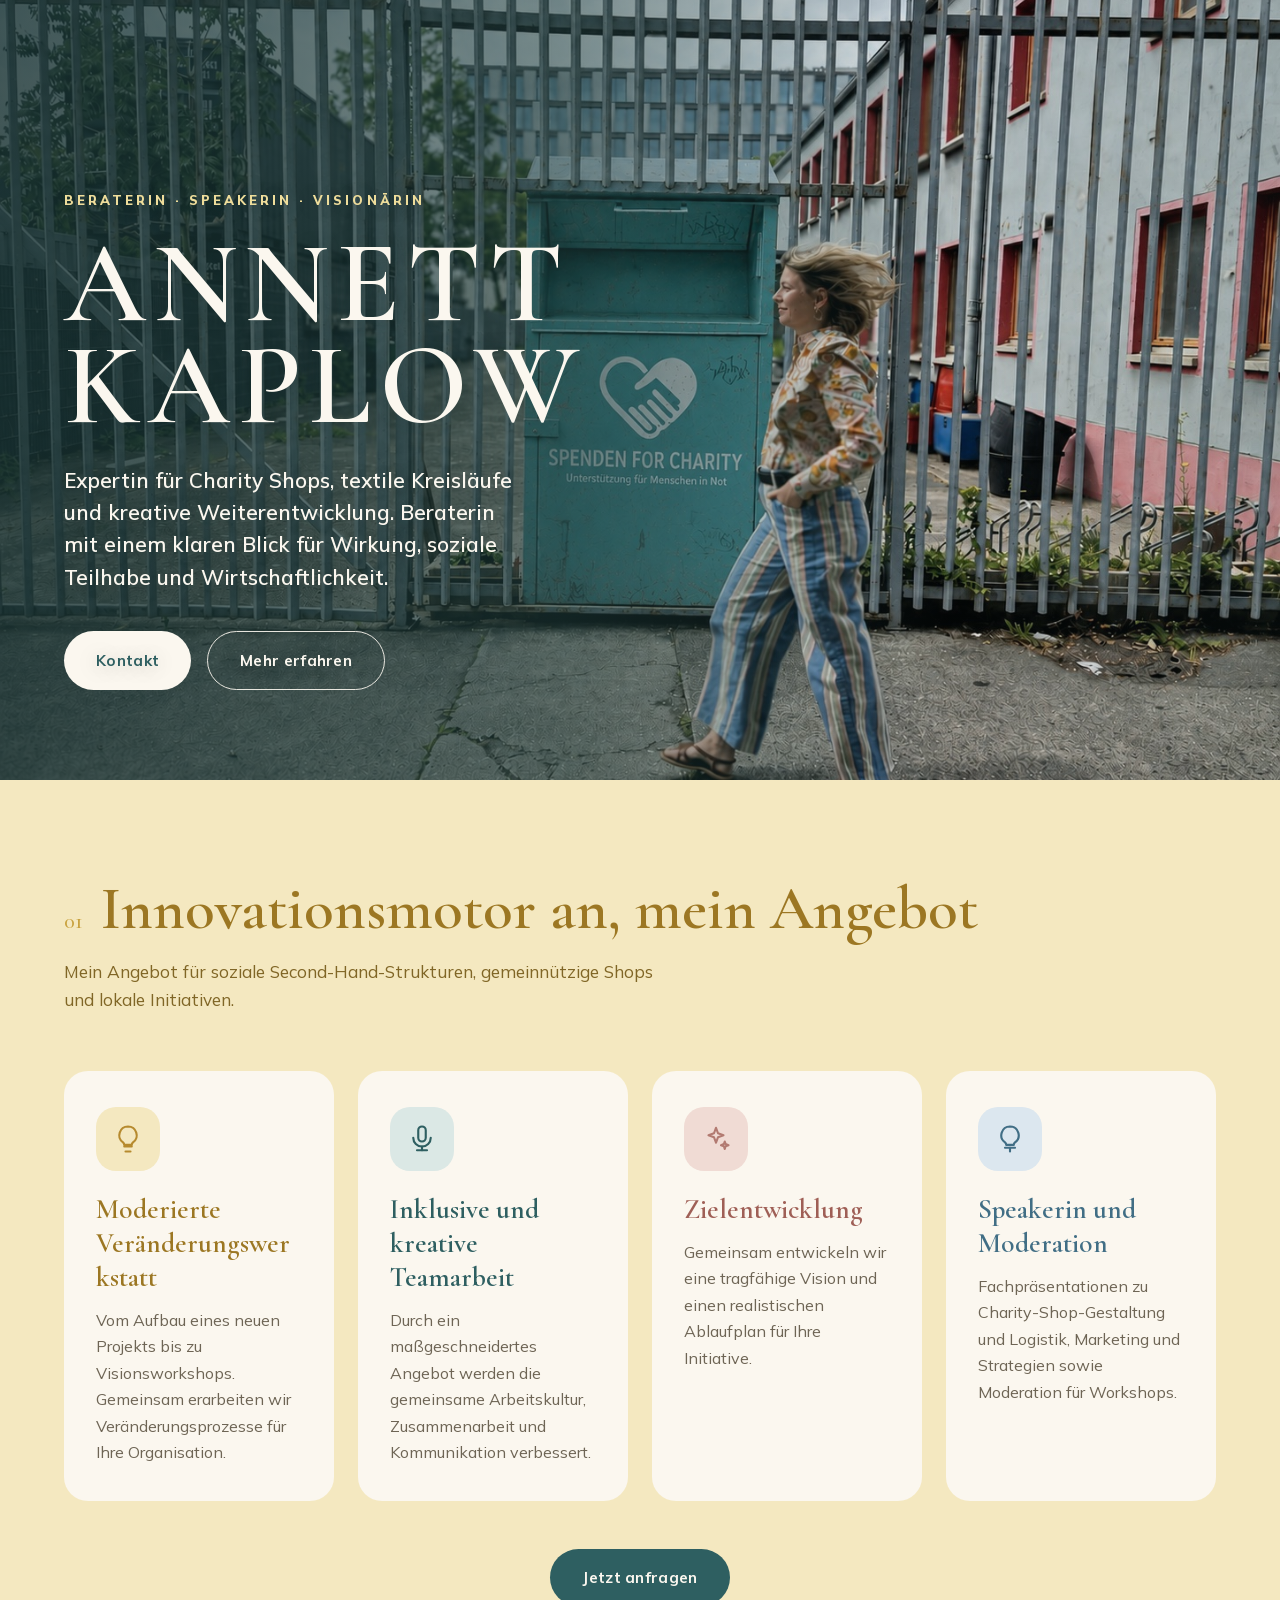
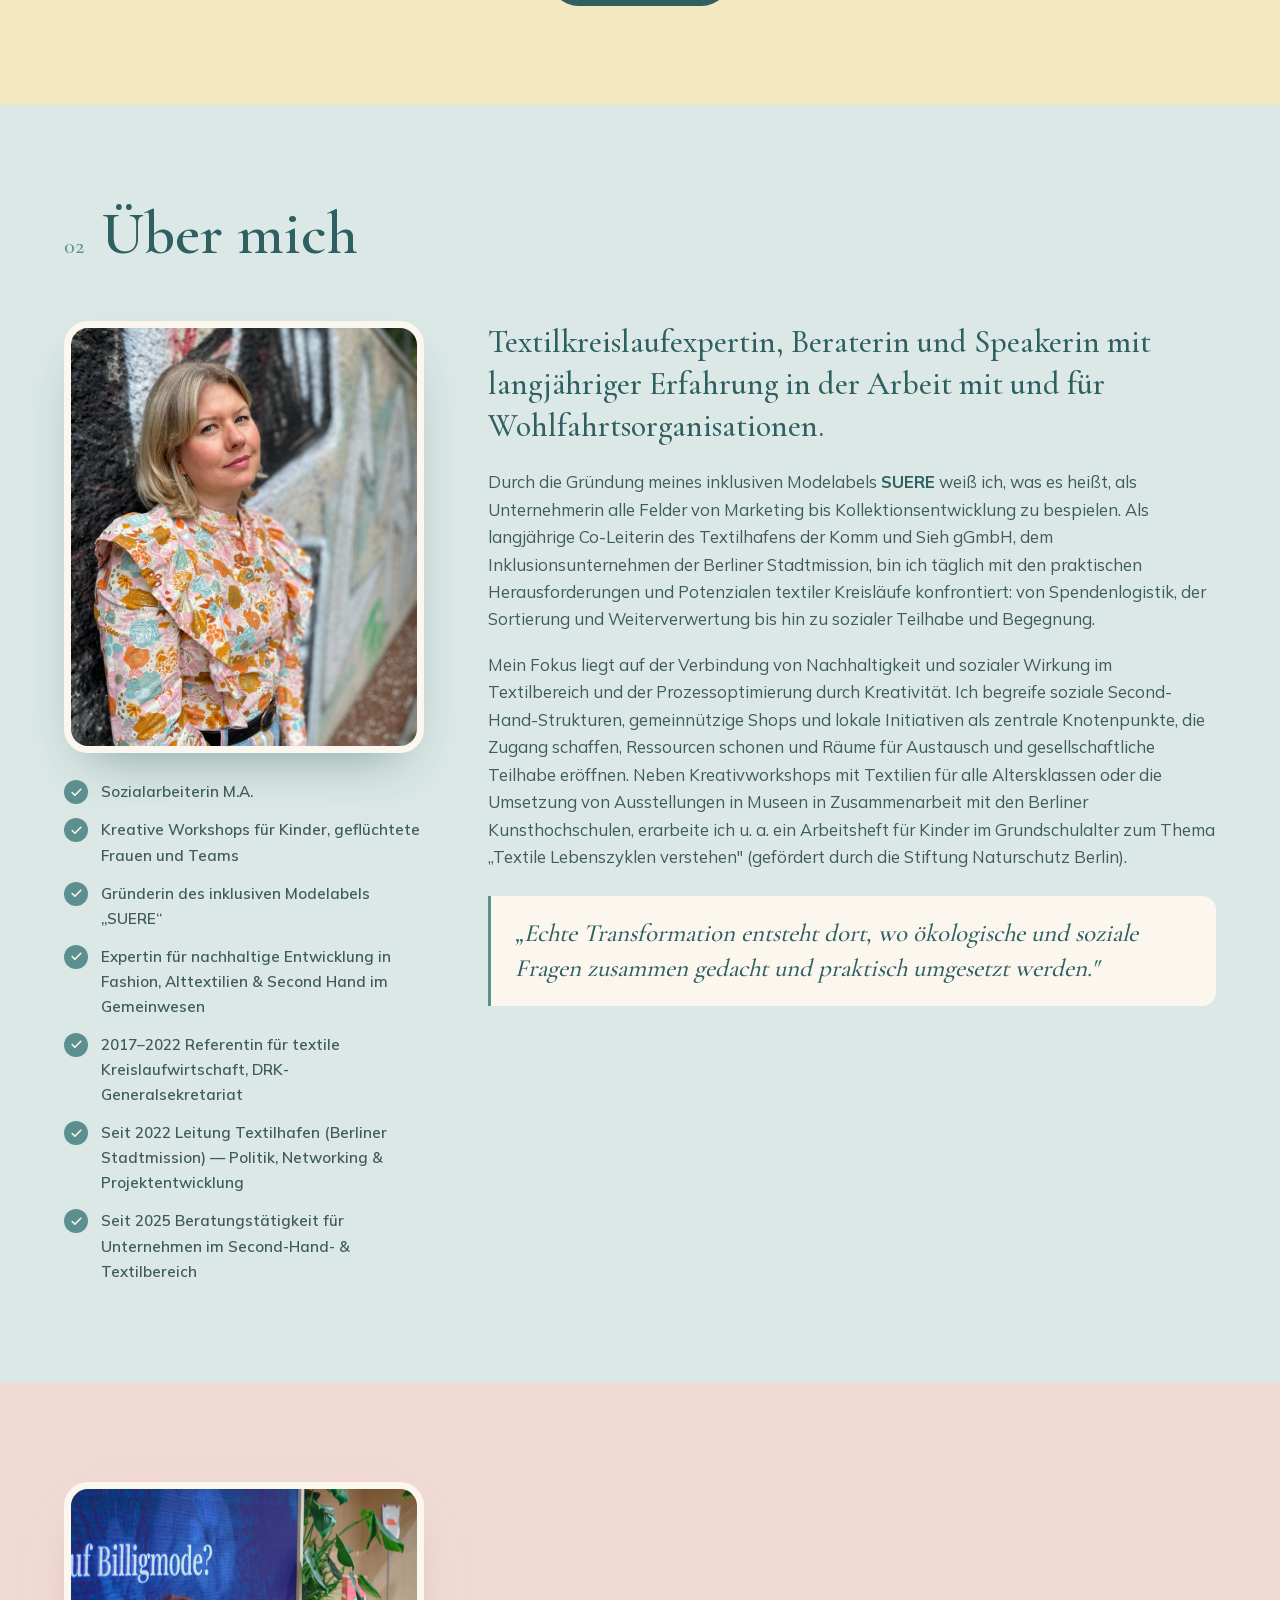
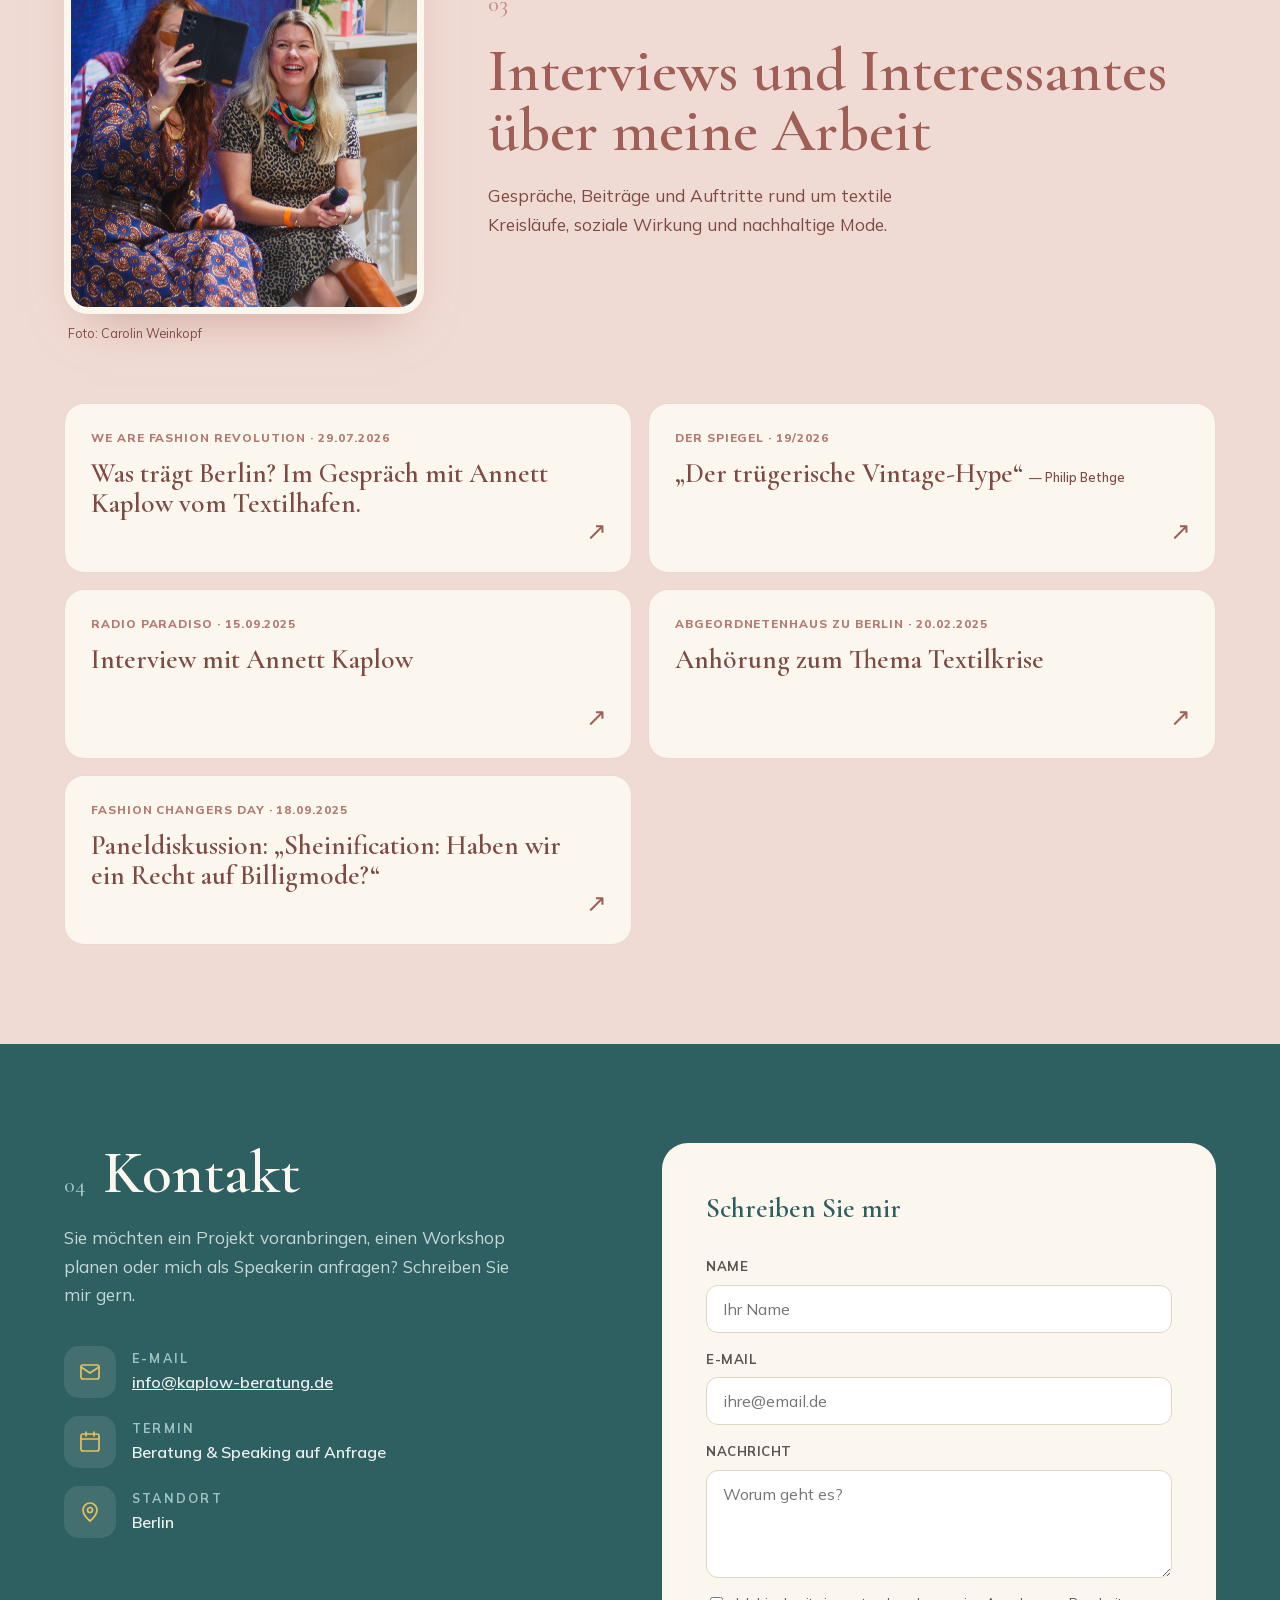
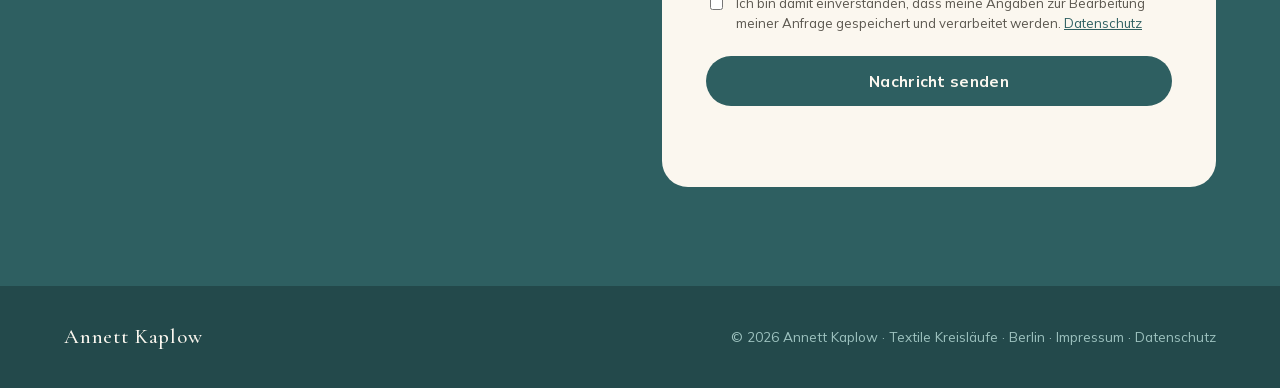
==== commit 955aa53a: "Update BSM" ====
--- a/index.html
+++ b/index.html
@@ -228,7 +228,7 @@
               <span class="cred-check">
                 <svg width="13" height="13" viewBox="0 0 24 24" fill="none" stroke="currentColor" stroke-width="3" stroke-linecap="round" stroke-linejoin="round"><path d="M20 6 9 17l-5-5"/></svg>
               </span>
-              <span>Seit 2022 Leitung Textilhafen (BSM) — Politik, Networking &amp; Projektentwicklung</span>
+              <span>Seit 2022 Leitung Textilhafen (Berliner Stadtmission) — Politik, Networking &amp; Projektentwicklung</span>
             </li>
             <li class="cred-item">
               <span class="cred-check">
